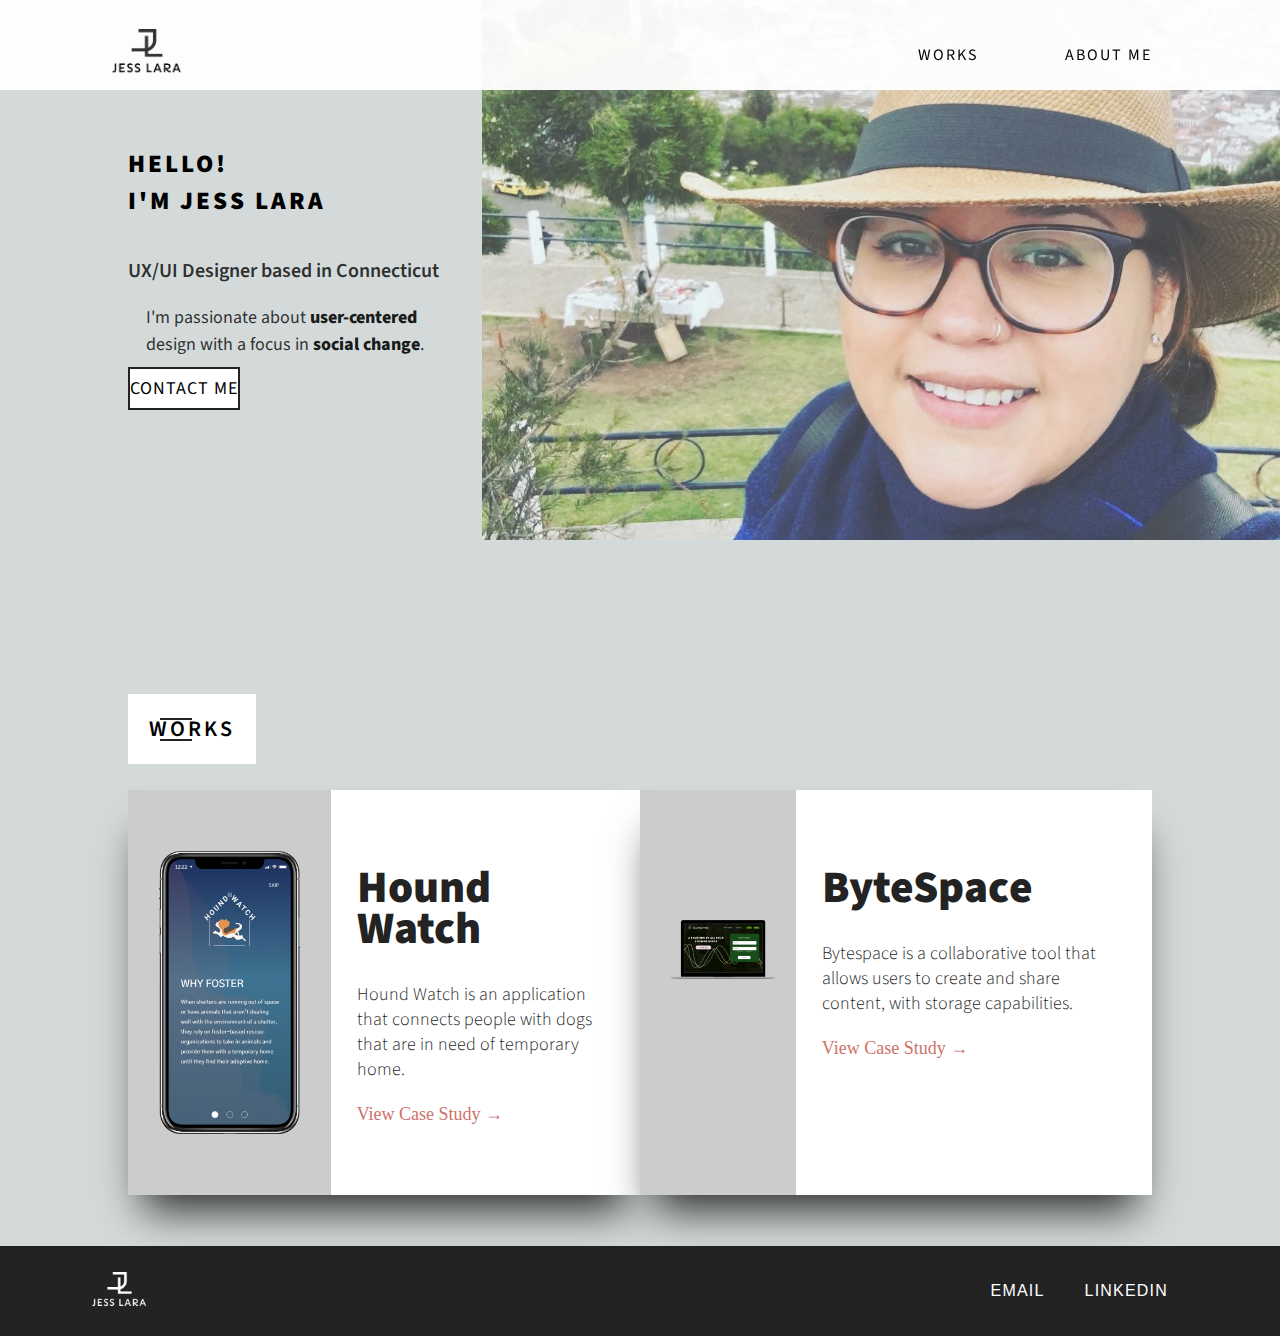
==== index.html @ 3114f928 "updated index page with new hero" ====
<!DOCTYPE html>
<html lang="en">

<head>
  <meta charset="utf-8">
  <meta name="viewport" content="width=device-width, initial-scale=1.0">
  <meta http-equiv="X-UA-Compatible" content="ie-edge">
  <title> Portfolio | Jess Lara</title>
  <link rel="stylesheet" type="text/css" href="css/normalize.css">
  <link rel="stylesheet" type="text/css" href="css/style.css">
  <link href="https://fonts.googleapis.com/css?family=Source+Sans+Pro:300,400,600,700,900&display=swap" rel="stylesheet">
  <link rel="stylesheet" href="https://use.fontawesome.com/releases/v5.8.2/css/all.css" integrity="sha384-oS3vJWv+0UjzBfQzYUhtDYW+Pj2yciDJxpsK1OYPAYjqT085Qq/1cq5FLXAZQ7Ay" crossorigin="anonymous">
  <link href="https://fonts.googleapis.com/css?family=Alex+Brush&display=swap" rel="stylesheet">
  <script src="https://ajax.googleapis.com/ajax/libs/jquery/3.4.1/jquery.min.js"></script>
</head>

<body>
  <div class="container" id="startchangedark">
    <section class="hero">
      <header>
        <nav class="nav navdark">
          <a href="index.html" class="logo" name="Home"><img src="images/LogoDark.png" alt="Jess Lara"></a>
          <input class="menu-btn" type="checkbox" id="menu-btn" />
          <label class="menu-icon" for="menu-btn"><span class="navicon"></span></label>
          <ul class="menu">
            <li><a href="index.html#works">Works</a></li>
            <li><a href="aboutme.html">About Me</a></li>

          </ul>
        </nav>
      </header>
      <!--Hero Text Section---->
        <div class="herocontent" id="startchange">
          <div class="herotext">
            <h1>Hello!<br>
            I'm Jess Lara</h1>
            <h2>UX/UI Designer based in Connecticut</h2>
            <p>I'm passionate about <strong> user-centered</strong> design with a focus in <strong>social change</strong>.</p>
            <a href="mailto:lara.jessenia@gmail.com? Subject=Hello%20Jess" alt="contact me" class="cmbutton">Contact Me</a>
          </div>
          <div class="heroimg">
            <img src="../images/IMG_3473.JPG">
          </div>

        </div>



      <!--
        <h1>Jess Lara</h1>
        <p><strong>UX/UI designer</strong> based in <strong>Connecticut</strong>.</br></br>

          I'm passionate about <strong> user-centered</strong> design with a focus in <strong>social change</strong>.</p>

        <a href="mailto:lara.jessenia@gmail.com? Subject=Hello%20Jess" alt="contact me" class="cmbutton">Contact Me</a>

      </div> -->
    </section>

    <!--Projects / Works Section----->
    <div class="sectionlabel">
      <h1>Works</h1>
    </div>
    <section class="portfolio_works" id="works">
<!---Hound Watch------>
      <div class="card">
        <div class="card__img" id="houndwatch"><a href="houndwatch.html"><img src="HW Welcome Screen.png" alt="Houndwatch project image"></a></div>
        <div class="card__content">
          <h2 class="card__content-header">Hound Watch</h2>
          <p class="card__content-paragraph">Hound Watch is an application that connects people with dogs that are in need of temporary home.</p><a href="houndwatch.html" class="card__content-link">View Case Study  </a>
        </div>
      </div>
<!---ByteSpace------>
    <div class="card">
      <div class="card__img" id="bytespace"><a href="houndwatch.html"><img src="../images/CaseStudy/ByteSpace/ByteSpaceComputer.png" alt="bytespace"></a></div>
      <div class="card__content">
        <h2 class="card__content-header">ByteSpace</h2>
        <p class="card__content-paragraph">Bytespace is a collaborative tool that allows users to create and share content, with storage capabilities.</p><a href="bytespace.html" class="card__content-link">View Case Study  </a>
      </div>
    </div>
    </section>

    <!---Footer Section--------->
    <footer class="fcontainer">
      <div class="footerlogo">
        <a href="index.html">
          <img href="index.html" src="images/LogoLight.png" alt="Jess Lara">
        </a>
      </div>

      <div class="footlist">
        <ul>
          <li><a href="mailto:lara.jessenia@gmail.com? Subject=Hello%20Jess">
              Email</a></li>
          <li><a href="https://www.linkedin.com/in/jessenialara/">Linkedin</a></li>
        </ul>
      </div>

    </footer>
  </div>

  <!---JAVASCRIPT------------------------->
  <script src="app.js"></script>


  <!---GOOGLE ANALYTICS------------------->
  <script async src="https://www.googletagmanager.com/gtag/js?id=UA-140507213-1"></script>
  <script>
    window.dataLayer = window.dataLayer || [];

    function gtag() {
      dataLayer.push(arguments);
    }
    gtag('js', new Date());

    gtag('config', 'UA-140507213-1');
  </script>

</body>

</html>
---- css/style.css ----
* {
  box-sizing: border-box;
  margin: 0;
  padding: 0;
  font-size: 10px;
  list-style: none;
  text-decoration: none;
}

/*---Headings*/
h1 {
  font-family: 'Source Sans Pro', sans-serif;
  color: #000;
  text-transform: uppercase;
  letter-spacing: .3rem;
  font-weight: 700;
}

h2 {
  font-family: 'Source Sans Pro', sans-serif;
  font-weight: 600;
  color: #232323;
}

h3 {
  font-family: 'Source Sans Pro', sans-serif;
  font-weight: 400;
  color: #232323;
}

p {
  font-family: 'Source Sans Pro', sans-serif;
  font-weight: 300;
  color: #232323;
  line-height: 3.5rem;
}

/*----------------Home Page-----------------------*/
.container {
  background-color: #fff;
  overflow: hidden;
  width: 100%;
}

/*_____HERO____*/
.hero {
  height: 60vh;
  overflow: hidden;
  width: 100%;
}

/*_____NAVBAR____*/
/* header */
.nav {
  background-color: transparent;
  position: fixed;
  width: 100%;
  z-index: 3;
}

.navdark {
  background-color: rgba(255, 255, 255, .95);
}

.nav ul {
  margin: 0;
  padding: 0;
  list-style: none;
  overflow: hidden;
}

.nav li a {
  font: 1.4rem 'Source Sans Pro', cursive;
  color: #fff;
  text-transform: uppercase;
  letter-spacing: .2rem;
  font-weight: 400;
  display: block;
  padding: 2rem 5rem;
  text-decoration: none;
  text-align: right;
}

.navdark li a {
  color: #000;
}

.nav .logo {
  display: block;
  float: left;
  padding: 3.5% 8%;
  text-decoration: none;
}

.nav img {
  width: 14vw;
  height: auto;
}

/* menu */
.nav .menu {
  background-color: rgba(112, 112, 112, .9);
  clear: both;
  max-height: 0;
  transition: max-height .2s ease-out;
  z-index: 1;
}

.navdark .menu {
  background-color: rgba(255, 255, 255, .95);
}

/* menu icon */
.nav .menu-icon {
  cursor: pointer;
  display: inline-block;
  float: right;
  padding: 8% 6%;
  position: relative;
  user-select: none;
}

.nav .menu-icon .navicon {
  background: #fff;
  display: block;
  height: .2rem;
  position: relative;
  transition: background .2s ease-out;
  width: 6.5vw;
}

.navdark .menu-icon .navicon {
  background: #000;
}

.nav .menu-icon .navicon:before,
.nav .menu-icon .navicon:after {
  background: #fff;
  content: '';
  display: block;
  height: 100%;
  position: absolute;
  transition: all .2s ease-out;
  width: 100%;
}

.navdark .menu-icon .navicon:before,
.navdark .menu-icon .navicon:after {
  background: #000;
}

.nav .menu-icon .navicon:before {
  top: .5rem;
}

.nav .menu-icon .navicon:after {
  top: -.5rem;
}

/* menu btn */
.nav .menu-btn {
  display: none;
}

.nav .menu-btn:checked~.menu {
  max-height: 24rem;
}

.nav .menu-btn:checked~.menu-icon .navicon {
  background: transparent;
}

.nav .menu-btn:checked~.menu-icon .navicon:before {
  transform: rotate(-45deg);
}

.nav .menu-btn:checked~.menu-icon .navicon:after {
  transform: rotate(45deg);
}

.nav .menu-btn:checked~.menu-icon:not(.steps) .navicon:before,
.nav .menu-btn:checked~.menu-icon:not(.steps) .navicon:after {
  top: 0;
}

/*_HERO TEXT_*/
.herocontent {
  overflow: hidden;
  display: flex;
  flex-direction: row;
  width: 100vw;
  height: 60vh;
  position: relative;
}

.herotext{
  display: block;
  padding: 25% 7%;
}

.herotext h1{
  font-size: 2.5rem;
  line-height: 1.5;
  font-weight: 900;
}

.herotext h2{
  padding-top: 10%;
  font-size: 2rem;
  line-height: 1.5;
  color: rgba(0,0,0,.8);
}

.herotext p{
  padding-top: 10%;
  font-size: 1.8rem;
  line-height: 1.5;
  font-weight: 400;
  padding-bottom: 20%;
  color: rgba(0,0,0,.8);
}

.herotext strong{
  font-size: 1.8rem;
  font-weight: 800;
  color: rgba(0,0,0,.9);
}



.heroimg {
  width: 90%;
}

.heroimg img{
  float: right;
  width: 100%;
  height: 100%;
  object-fit: cover;
  opacity: 0.7;
}



.cmbutton {
  background-color: #fff;
  border: .2rem solid #232323;
  padding: 4.5% 8%;
  color: #fff;
  font: 1.6rem 'Source Sans Pro', sans-serif;
  letter-spacing: .1rem;
  text-decoration: none;
  text-transform: uppercase;
  cursor: pointer;
  margin-top: 2%;
  margin-bottom: 10%;
  width: 70%;
  align-self: center;
  color: #000;
}

.cmbutton:hover {
  background-color: #232323;
  color: #fff;
  border: 2px solid #000;
}



.sectionlabel {
  display: none;
}

.overlay {
  display: none;
}

/*----PROJECTS------*/
.portfolio_works {
   background-color: #D4DAD9;
  display: flex;
  flex-direction: column;
  cursor: pointer;
  justify-content: space-between;
  padding: 5% 5%;
}


.card {
  width: 90vmin;
  height: 55vmin;
  display: flex;
  box-shadow: 0 3rem 4rem -1.5rem rgba(0, 0, 0, 0.7);
  background-color: #fff;
  justify-content: space-between;
  margin-bottom: 5%;
}


.card__img{
  width: 35%;
  height: 100%;
  background-color:rgba(0, 0, 0, .1) ;
}

.card__img img{
  height: 100%;
  width: auto;
  padding: 10%;
}

#bytespace img{
  width: 100%;
  height: auto;
  padding: 60% 10%;
}

.card__content {
  padding: 10% 5%;
  box-sizing: border-box;
  width: 60%;
}

.card__content-header {
  font-weight: 900;
  font-size: 5.4rem;
  font-size: 7vmin;
  text-transform: capitalize;
  letter-spacing: 0.01rem;
  line-height: 0.91;
  margin: 3vmin 0 3.5vmin;
}

.card__content-paragraph {
  font-size: 1.4rem;
  line-height: 1.2;
  font-weight: 300;
  margin-bottom: 2.5vmin;
}

.card__content-link {
  color: #BA3428;
  font-size: 2.5vmin;
  display: block;
  cursor: pointer;
  opacity: 0.7;
  transition: opacity 0.3s ease;
}
.card__content-link:hover {
  opacity: 1;
}
.card__content-link:after {
  content: " →";
}






/*----------FOOTER--------------*/
.fcontainer {
  height: 10vh;
  width: 100%;
  background-color: #232323;
  display: flex;
  flex-direction: row;
  align-items: center;
  justify-content: center;
  justify-content: space-around;
}

.footerlogo {
  float: left;
  padding-right: 20%;
}

.footerlogo img {
  height: 5vh;
}

.footlist {
  float: right;
  right: 0;
}

.footlist ul {
  display: flex;
  flex-direction: row;
  justify-content: space-between;
}

.footlist li {
  padding-left: 1rem;
}

.footlist li a {
  color: #fff;
  font: 1.2rem ' Source Sans Pro', sans-serif;
  letter-spacing: .12rem;
  font-weight: 400;
  text-decoration: none;
  text-transform: uppercase;
}

/*-----------CASE STUDY: ByteSpace-----------------*/
.casestudyhero {
  width: 100vw;
  height: 70vh;
}

.herotextcs {
  max-height: 80%;
  display: flex;
  flex-direction: column;
  flex-wrap: nowrap;
  align-content: center;
  justify-content: center;
  text-align: center;
}

.herotextcs article h1 {
  padding-top: 35%;
  font: 6.5rem 'Lobster', cursive;
  text-transform: none;
  color: #00765A;
}

.herotextcs p {
  padding: 3.5rem 2rem;
  font: 1.6rem/1.9 'Source Sans Pro', sans-serif;
  font-weight: 400;
}

.bytespacecompimg {
  padding-bottom: 5rem;
}

.bytespacecompimg img {
  height: auto;
  max-width: 65%;
}

.csbutton {
  background-color: #fff;
  border: .2rem solid #fff;
  padding: 1rem 2rem;
  color: #fff;
  font: 1.2rem 'Source Sans Pro', sans-serif;
  letter-spacing: .1rem;
  text-decoration: none;
  text-transform: uppercase;
  cursor: pointer;
  border: .15rem solid #000;
  color: #000;
}

.csbutton:hover {
  background-color: #000;
  color: #fff;
}

/*_______ROLE____*/
.role-description {
  background-color: #f2f2f2;
  padding: 2rem 3rem;
  margin-bottom: 5%;
}

.role-description h2 {
  font: 1.6rem 'Source Sans Pro', sans-serif;
  font-weight: 600;
  padding-bottom: 1rem;
  text-transform: uppercase;
}

.role-description p {
  font: 1.4rem "Source Sans Pro", sans-serif;
  font-weight: 400;
  letter-spacing: .1rem;
  padding-bottom: 2.5rem;
}

.year p {
  padding-bottom: 0;
}

/*-------Sections------*/
.problem-solution, .research, .branding, .conclusion {
  position: relative;
}

.researchdata {
  position: relative;
  padding-left: 3rem;
  padding-right: 3rem;
  background-color: #F5F5F5;
}

.surveydata {
  height: 100%;
  padding: 1rem 0;
}

.surveydata tr {
  padding: .5rem;
  width: 50%;
}

.surveydata>table td:first-child {
  color: #00765A;
  font-size: 2rem;
  font-weight: 500;
}

td {
  text-emphasis: left;
  padding: 1rem;
  font: 1.4rem 'Source Sans Pro', sans-serif;
}

.chart {
  display: flex;
  flex-direction: column;
  width: 100%;
  align-items: center;
  justify-content: center;
}

.chart h1 {
  margin-top: 2%;
  padding-top: 5rem;
  align-self: center;
  text-align: center;
  width: 100%;
  color: #000;
  padding-bottom: 1rem;
  font: 1.4rem 'Source Sans Pro', sans-serif;
  text-transform: uppercase;
  font-weight: 500;
}

canvas {
  margin-top: 1rem;
  margin-bottom: 4rem;
}

.mainsection {
  padding-top: 3%;
}

.mainsection p {
  padding: 2rem 3rem;
}

.projectsectionlabel {
  background-color: #bbb;
  padding: 6% 5%;
  height: 5%;
  width: 45%;
  margin-top: 4%;
  position: relative;
}

.projectsectionlabel h2 {
  width: 100%;
  vertical-align: middle;
  color: #232323;
  font: 2rem 'Source Sans Pro', sans-serif;
  text-transform: uppercase;
  text-align: center;
  text-align: left;
}

.projectsectionlabel::after {
  content: '';
  position: absolute;
  top: 8%;
  bottom: 8%;
  left: 10%;
  right: 20%;
  width: 30%;
  border-bottom: 2px #232323 solid;
  border-top: 2px #232323 solid;
  padding: 0;
  margin: 5% 0;
}

.mainsection p {
  font: 1.4rem/1.8 'Source Sans Pro', sans-serif;
  font-weight: 400;
  padding-top: 2.5rem;
}

.mainsection h2 {
  font: 1.5rem 'Source Sans Pro', sans-serif;
  letter-spacing: .1rem;
  font-weight: 600;
  text-transform: uppercase;
}

.subsectionlabel {
  background-color: #464646;
  padding: 4% 3%;
  width: 37%;
}

.subsectionlabel h2 {
  text-align: left;
  color: #fff;
  font: 1.4rem 'Source Sans Pro', sans-serif;
  font-weight: 400;
}

.subsectionlabel:after {
  border-bottom: 1px #fff solid;
  border-top: 1px #fff solid;
  left: 8%;
}

/*swot analysis*/
.swottable {
  height: 52rem;
  background-color: #F5F5F5;
}

.swottable h2 {
  padding: 3rem;
  width: 40%;
  font: 2.2rem "Source Sans Pro", sans-serif;
  line-height: 1.5;
  color: #000;
}

.swottable table {
  padding-left: 3rem;
  align-self: center;
  width: 97%;
  font: .5rem "Source Sans Pro", sans-serif;
  font-weight: 400;
  color: #000;
  text-align: center;
}

.swottable table td:first-child,
.swottable table tr:first-child td {
  font: 1.1rem "Source Sans Pro", sans-serif;
  color: #000;
  font-size: 1.2rem;
  font-weight: 600;
  text-align: center;
}

.swottable table td:first-child {
  text-align: right;
}

/*Personas*/
.personas {
  background-color: #BFBFBF;
  border-radius: 3%;
  margin-top: 5%;
  margin-left: 5%;
  margin-right: 5%;
}

.userdetail {
  align-items: center;
  justify-content: center;
  align-content: center;
  align-self: center;
  width: 100%;
  height: 100%;
  left: 50%;
}

.userinfo {
  align-items: center;
  font-family: "Source Sans Pro", sans serif;
}

.user1, .user2 {
  padding: 5% 5%;
  display: flex;
  flex-direction: column;
}

.userimg {
  padding-bottom: 3%;
  left: 50%;
  transform: translate(32.5%);
}

.userimg img {
  height: 15vh;
}

.userinfo {
  text-align: center;
  margin-bottom: 5%;
}

.userinfo h2 {
  color: #FFF;
  text-transform: none;
  font: 2rem "Source Sans Pro", sans-serif;
  font-weight: 800;
  padding-bottom: .5rem;
}

.userinfo h3 {
  font: 1.6rem "Source Sans Pro", sans-serif;
  line-height: 2rem;
  color: #fbfbfb;
}

.userinfo strong {
  font-weight: 600;
  font-size: 1.6rem;
}

.userbio {
  display: flex;
  flex-direction: column;
  width: 100%;
  padding: 5% 2%;
}

.bio {
  background-color: rgba(255,255,255,.95);
  border-radius: 5%;
}

.bio h3,
.usergoals h3 {
  font: 1.5rem "Source Sans Pro", sans serif;
  font-weight: 800;
  text-transform: uppercase;
  padding-top: 1.5rem;
  padding-left: 3rem;
}

.bio p {
  font: 1.4rem "Source Sans Pro", sans serif;
  font-weight: 400;
  line-height: 1.5;
  padding-top: 1.2rem;
}

.usergoals {
  margin-top: 2rem;
  height: 50%;
  background-color: rgba(255,255,255,.95);
  border-radius: 5%;
  line-height: 3rem;
}

.usergoals li {
  list-style-type: circle;
  font: 1.4rem "Source Sans Pro", sans serif;
  padding-left: .5rem;
  line-height: 2rem;
}

.usergoals ul {
  padding: 2rem 4rem 2rem 4rem;
}

/*user stories*/
.us_link a {
  color: #E59848;
  font-size: inherit;
  text-decoration: none;
}

.us_link a:hover,
.us_link a:visited, {
  color: #00688B;
  font-size: inherit;
}

.us_link a:hover {
  color: #00688B;
  font-size: inherit;
}

/*userflows*/
.userflows img {
  width: 100vw;
  height: auto;
}

/*sketches*/
.bytespacesketches img {
  width: 100vw;
  height: auto;
}

.lowfid_img img {
  width: 100vw;
  height: auto;
}

.highfid_img img {
  width: 100vw;
  height: auto;
}

.iterations_img img {
  width: 100vw;
  height: auto;
}


.typefaceimg img {
  width: 80vw;
  height: auto;
  margin: 10%;
}

/*.colors*/
.color-list {
  padding: 5% 10%;
  display: flex;
  flex-direction: row;
  flex-wrap: wrap;
  width: 100%;
  height: 100%;
  overflow: hidden;
}

.color {
  flex: 0%;
  /*flex-grow | flex-shrink | flex-basis*/
  background-color: #424242;
  padding: 1em;
  color: white;
}

.color:hover {
  flex-basis: 40%;
}

.color:hover .details {
  opacity: 1;
}

.name {
  font: 1.4rem "Source Sans Pro", cursive;
}

.details {
  padding: 0;
  list-style: none;
  opacity: 0;
  transition: opacity 500ms ease-in-out;
}

.details li {
  line-height: 2em;
  font: 1.4rem "Source Sans Pro", cursive;
}

#hippiegreen {
  background-color: #488B49;
}

#corduroy {
  background-color: #6E7271;
}

#norway {
  background-color: #ABC4A1;
}

#twilight {
  background-color: #E7D6DA;
}

#mercury {
  background-color: #E2E2E2;
}

/*------*/

.conclusion {
  height: 100%;
}

.conclusion .content{
  margin-bottom: 25%;
}

.conclusion .content{
  margin-bottom: 25%;
}

.bytespacecontainer .conclusion .content{
  margin-bottom: 3%;
}



.conclusion .content p {
  background-color: #F5F5F5;

}

.conclusion h2 {
  color: #232323;
}

.conclusion p {
  line-height: 2.4rem;
}

/*---------Case Study - Hound Watch---------*/
.herotexthoundwatch{
  max-height: 80%;
  display: flex;
  flex-direction: column;
  flex-wrap: nowrap;
  align-content: center;
  justify-content: center;
  text-align: center;
  padding-top: 35%;
}

.herotexthoundwatch  h1 {
  font-size: 3.5rem;
}

.houndwatchimg{
  padding: 15% 0 5% 0;
  margin: 0 auto;
}

.houndwatchimg img{
  width: 80vw;
  height: auto;
}

/*-SWOT Analysis-*/

  .swotanalysis strong {
  font: 1.4rem 'Source Sans Pro', sans-serif;
  font-weight: 900;
}

/*-Personas-*/


/*-User Stories-*/

.userstories p{
  padding-bottom: 0;
}

.storieslist{
  padding: 0;
  display: flex;
  flex-direction: column;
  margin: 0;
  font: 1.4rem 'Source Sans Pro', sans-serif;
}

.storieslist strong{
  font: 1.4rem 'Source Sans Pro', sans-serif;
  font-weight: 900;
}

/*-User Flows-*/

.userflows{
  padding: 0 5%;
  margin: 0 auto;
}

.userflowlist{
  padding: 0 8%;
}
.userflowlist li{
  font: 1.4rem 'Source Sans Pro', sans-serif;
  font-weight: 600;
  padding: 1%;
}

/*-Wireframes-*/

.houndwatchsketches img,
.lowfid_img img,
.highfid_img img,
.iterations_img img{
  width: 95vw;
  padding: 5% 5% 0 10%;
}

/*-Typeface-*/

.fonts{
  padding: 4% 8%;
  background-color: #f2f2f2;
}

.hierarchy{
  padding: 4% 8%;
  background-color: #f2f2f2;
}

.fonts h3,
.hierarchy h3,
.color-list h2{
  font-size: 1.4rem;
  font-weight: 400;
  padding-top: 1%;
  text-transform: uppercase;
  color: #000;
}

.fontwrap{
  display: flex;
  flex-direction: row;
  flex-wrap: wrap;
  align-content: flex-end;
}

#gothic{
  font-family: "Gothic A1", helvetica, sans-serif;
  padding: 7% 5%;
  font-size: 2rem;
  color: #000;
  font-weight: 800;
}

#libre{
  font-family: "Libre-Franklin", helvetica, sans-serif;
  padding: 7% 5%;
  font-size: 2rem;
  color: #000;
  font-weight: 800;
}

/*----Hierarchy---*/
.hierarchy table{
  margin-top: 5%;
  margin-left: 0;
  padding: 0;
  width: 100%;
}

#title1{
  font: 3rem "Gothic A1", sans-serif;
  font-weight: 800;
  color: #000;
}

#title2{
  font: 2.8rem "Gothic A1", sans-serif;
  font-weight: 600;
  color: #000;
}

#title3{
  font: 2.4rem "Gothic A1", sans-serif;
  font-weight: 500;
  color: #000;
}

#subheading{
  font: 2rem "Gothic A1", sans-serif;
  font-weight: 400;
  color: #000;
}

#body{
  font: 1.6rem "Gothic A1", sans-serif;
  font-weight: 300;
  color: #000;
}

.hierarchy table td:nth-child(2){
  font-size: 1rem ;
  color: #5C5C5C;
}

/*---COLORS*/

.hwcolors h3{
  font-size: 1.4rem;
  font-weight: 500;
  padding-top: 1%;
  text-transform: uppercase;
  color: #000;
  padding: 10% 0 2% 10%;
}
/*primary colors*/
#cello{
  background-color: #1D2F5D;
}

 #cello h2,
 #wedgewood h2 {
  color: #fff;
}

#wedgewood{
  background-color: #407493;
}

#ecruwhite{
  background-color: #F9F6F0;
}

#ecruwhite ul{
  color: #232323;
}

/*secondary colors*/

#porsche{
  background-color: #E8B669;
}
#roman{
  background-color: #DC5E54;
}
#jacksonspurple{
  background-color: #1B2C88;
}
#jacksonspurple ul,
#jacksonspurple h2{
  color: #fff;
}


/*gray palette*/
#schooner{
  background-color: #85817D;
}
#nobel{
  background-color: #B6B6B6;
}
#swisscoffee{
  background-color: #E1DAD6;
}
#quillgray{
  background-color: #E6E6E4;
}

#swisscoffee ul,
#quillgray ul{
  color: #232323;
}























/*****************About Me*************/
.am_containeer p {
  font: 1.4rem "Source Sans Pro", sans-serif;
  font-weight: 300;
}

.herotext_am {
  position: relative;
  display: flex;
  flex-direction: column;
  justify-content: center;
}

.headerimg {
  background: url("../images/Jess.png") right no-repeat;
  background-size: contain;
  height: 45vh;
}

.title h1 {
  font: 3rem "Source Sans Pro", sans-serif;
  text-transform: uppercase;
  letter-spacing: .2rem;
  padding-left: 10%;
  font-weight: 900;
  border-bottom: 1px solid #000;
  position: absolute;
  top: 40%;
}

.title h1 span {
  color: #fff;
}

.amintro p {
  font: 1.4rem "Source Sans Pro", sans-serif;
  font-weight: 400;
  padding: 10% 6%;
  background-color: #f2f2f2;
  line-height: 2.5rem;
}

 .amintro p strong {
  font: 1.4rem "Source Sans Pro", sans-serif;
   font-weight: 700;
}

.biography p {
  padding: 0 10%;
  font: 1.4rem "Source Sans Pro", sans-serif;
  font-weight: 300;
  line-height: 2.5rem;
}

.biotext {
  padding: 10% 0%;
}

.biotext p strong{
  font: 1.4rem "Source Sans Pro", sans-serif;
  font-weight: 600;
}

.label {
  width: 100%;
  vertical-align: middle;
  font-weight: 400;
  text-transform: uppercase;
  text-align: center;
  background-color: #232323;
  padding: 4%;
  width: 45%;
}

.label h2 {
  color: #fff;
  font: 1.5rem 'Source Sans Pro', sans-serif;
  text-align: left;
  padding: 0 5%;
  line-height: 2rem;
}

.questions p {
  padding: 8% 10%;
}










/*---------------------------------
|                                  |
|         MEDIA QUERIES            |
|                                  |
|__________________________________|*/

@media (min-width: 640px) {
  .hero {
    background-position: 40% 0%;
  }

  .nav .logo {
    padding: 1% 5%;
  }

  .nav .menu-icon{
    padding: 5%
  }


  .nav .menu-icon .navicon {
    width: 4vw;
  }

  .logo img {
    padding: 1rem;
    height: auto;
    width: 9rem;
  }

  .cmbutton {
    padding: 3% 0;
    font-size: 1.8rem;
    margin-top: 2%;
  }

  .herotext {
    width: 50%;
    margin: 30% 0 25% 25%;
  }

  .herotext h1 {
    width: 115%;
  }

  .mobilebutton {
    width: 35%;
  }

  .text {
    padding-bottom: 0;
  }

  .text h2 {
    padding-bottom: 3%;
  }

  .text p {
    padding-bottom: 4%;
  }

  /*-----Bytespace-----*/

  .herotextcs article h1 {
    padding-top: 25%;
    font-size: 7.5rem;
  }

  .herotextcs p {
    font-size: 2.2rem;
    font-weight: 400;
    padding: 2.5%;
  }

  .bytespacecompimg img {
    height: auto;
    max-width: 45%;
  }

  .userdetail {
    align-content: center;
    align-self: center;
    justify-content: center;
  }

  .userimg {
    width: 100%;
    padding: 0;
    margin: 0 auto;
  }

  .userimg img {
    margin: 0 auto;
  }

  .userinfo {
    margin: 0 auto;
    padding: 1% 0;
  }

  .userbio {
    padding: 0;
  }

  .role-description {
    padding: 5% 8%;
  }

  .role-description h2 {
    font-size: 2.2rem;
    padding-bottom: 2rem;
  }

  .role-description p {
    font-size: 2rem;
  }

  .projectsectionlabel {
    width: 35%;
    padding: 3% 3%;
  }

  .projectsectionlabel h2 {
    font-size: 1.8rem;
  }

  .projectsectionlabel::after {
    left: 8%;
    margin: 3% 0;
  }

  .mainsection p {
    padding: 2% 8%;
    padding-top: 5%;
    font-size: 1.6rem;
  }

  .subsectionlabel {
    width: 23%;
  }

  .surveydata table {
    width: 80%;
    margin: 0 auto;
    padding-top: 5%;
  }

  .swottable table {
    font-size: 1.4rem;
    width: 95%;
    padding-left: 25%;
  }

  .swottable table td:first-child, .swottable table tr:first-child td {
    font-size: 1.4rem;
    width: 30%;
  }

  .userimg {
    width: 30%;
  }

  .userinfo {
    padding: 5% 0%;
  }

  .userinfo h2 {
    font-size: 2.5rem;
  }

  .userinfo h3,
  .userinfo strong {
    font-size: 1.8rem;
    line-height: 3rem;
  }

  .bio h3,
  .usergoals h3 {
    font-size: 1.9rem;
  }

  .bio p,
  .usergoals li {
    font-size: 1.6rem;
  }

  .bio p {
    padding: 5% 5%;
  }

  .iterations_img img {
    padding-top: 5%;
  }


/*-----HoundWatch-----*/

.herotexthoundwatch{
  padding-top: 25%;
}
.houndwatchimg{
  padding: 5% 0 5% 0;
}
.houndwatchimg img{
  width: 60vw;
}

.storieslist ul{
  padding: 0 15% 0 8%;
}
.storieslist strong,
.storieslist li{
  font-size: 1.6rem;
  line-height: 3rem;
}

.userstories a{
  color: #FE6B00;
  text-decoration: none;
  font: 1.6rem "Source Sans Pro", sans-serif;
}


/*-----About Me-----*/
  .headerimg{
    height: 55vh;
  }

  .title h1{
    font-size: 3.5rem;
  }

  .amintro p{
    font-size: 1.6rem;
  }

  .amintro p strong{
    font-size: 1.6rem;
  }

  .biography p{
    font-size: 1.6rem;
  }

  .label h2{
    font-size: 1.8rem;
  }









}












@media (min-width: 768px) {
  .hero {
    height: 80vh;
  }

  .herotext {
    width: 45%;
    margin: 15% 0 0% 5%;
    padding: 0;
  }

  .herotext p {
    padding: 7% 5% 10%;
  }

  .herotext h1 {
    width: 65%;
    padding: 10% 0 2%;
  }

  .nav .logo {
    padding: 1% 5%;
  }

  .nav .menu-icon{
    padding: 5%
  }

  .nav .menu-icon .navicon {
    width: 4vw;
  }

  .logo img {
    padding: 1rem;
    height: auto;
    width: 9rem;
  }

  .cmbutton {
    padding: 3% 0;
    font-size: 1.8rem;
  }

  .portfolio_works {
  flex-direction: column;
  }



  /*--------BYTESPACE-------*/
  .herotextcs article h1 {
    padding-top: 20%;
  }

  .herotextcs p {
    padding: 3% 5%;
  }

  .bytespacecompimg{
    padding-bottom: 2%;
  }

  .bytespacecompimg img {
    height: auto;
    max-width: 35%;
  }

  .subsectionlabel {
    width: 25%;
  }

  .subsectionlabel::after {
    width: 25%;
    left: 11%;
  }

  .researchdata {
    display: flex;
    flex-direction: row;
    justify-content: center;
    align-content: center;
    margin: 0;
  }

  .surveydata {
    align-self: center;
    padding-left: 5%;
  }

  .surveydata table {
    width: 100%;
  }

  .chart {
    width: 55%;
    padding: 0%;
  }

  #personas {
    display: flex;
  }

  .personas {
    margin: 1%;
    width: 50%;
  }

  .userdetail {
    margin: 0 auto;
  }

  .userimg {
    width: 40%;
    margin: 0 auto;
  }

  .userflows {
    padding: 0% 5%;
  }

  .userflows img {
    width: 90vw;
    margin: 0 auto;
  }

  .bytespacesketches {
    padding: 5% 8%;
  }

  .bytespacesketches img {
    width: 85vw;
  }

  .lowfid_img {
    padding: 5% 8%;
  }

  .lowfid_img img {
    width: 80vw;
  }

  .highfid_img {
    padding: 5% 8%;
  }

  .highfid_img img {
    width: 80vw;
  }

  .iterations_img {
    padding: 0% 8%;
  }

  .iterations_img img {
    width: 80vh;
  }

  .typefaceimg {
    padding: 0% 15%;
  }

  .typefaceimg img {
    width: 60vh;
  }
/*Houndwatch*/
.herotexthoundwatch{
  padding-top: 20%;
}
.houndwatchimg{
  padding: 5% 0 2% 0;
}

.houndwatchimg img{
  width: 50vw;
}

  /*-------ABOUT ME------*/

  .headerimg{
    height: 65vh;
  }

  .title h1{
    font-size: 4rem;
  }

}







@media (min-width: 1024px) {
  .container {
    background-color: #D4DAD9;
  }

  .hero {
    height: 70vh;
    background-size: cover;
    background-position: 10% 0%;
  }

  .herotext {
    width: 40%;
    margin: 15% 0 10% 10%;
  }

  .herotext p {
    padding: 5% 5% 5%;
  }

  .herotext h1 {
    padding: 5% 0 0%;
  }

  .cmbutton {
    padding: 2% 0;
  }

  .nav {
    display: flex;
    flex-direction: row;
    justify-content: center space-between;
    align-content: center;
    justify-content: center;
    height: 10%;
    width: 100vw;
    padding-top: 1.5%;
  }

  .nav li {
    width: 35%;
    justify-self: center;
    align-self: center;
    padding: .2rem;
    text-align: left;
  }

  .nav li a {
    font-size: 1.6rem;
    padding: 0;
    width: 100%;
    text-align: center;
  }

  .nav li {
    justify-content: space-between;
    margin-left: 7%;
  }

  .nav .menu {
    width: 30%;
    clear: none;
    max-height: none;
    display: flex;
    align-content: center;
    background-color: transparent;
    align-items: flex-end;
    margin-left: 45%;
  }

  .nav .menu-icon {
    display: none;
  }

  .logo img {
    height: auto;
    width: 9rem;
  }

  .nav .logo {
    padding: 0;
    align-self: flex-start;

  }


  .cmbutton {
    width: 40%;
  }

  .sectionlabel {
    display: block;
    background-color: #fff;
    margin-left: 5%;
    width: 15%;
    padding: 2.5% 0%;
    margin-top: 5%;
    position: relative;
  }

  .sectionlabel h1 {
    vertical-align: middle;
    color: #000;
    font: 2.2rem 'Source Sans Pro', sans-serif;
    font-weight: 600;
    text-transform: uppercase;
    text-align: center;
    padding: 0;
  }

  .sectionlabel::after {
    content: '';
    position: absolute;
    top: 8%;
    bottom: 8%;
    left: 22%;
    right: 30%;
    width: 25%;
    border-bottom: 2px #232323 solid;
    border-top: 2px #232323 solid;
    padding: 0;
    margin: 10% 0;
  }

  .portfolio_works {
    display: flex;
    flex-direction: row;
    justify-content: space-between;
      padding: 2% 10% 0 10%;
    margin: 0;
  }

  .card{
    width: 50vmin;
    height: 35vmin;
    box-shadow: 0 3rem 4rem -1.5rem rgba(0, 0, 0, 0.8);
  }

  .card__img{
    width: 45%;
    height: 100%;
    background-color:rgba(0, 0, 0, 0.2) ;
  }

  .card__img{
    padding: 5% 6%;
  }

  #bytespace img{
    padding: 55% 0%;
  }

  .card__content {
    width: 65%;
  }

  .card__content-header {
    font-size: 4.5vmin;
  }

  .card__content-paragraph {
    font-size: 1.6rem;
  }

  .card__content-link {
    font-size: 1.5vmin;
  }



  .footerlogo {
    padding-right: 50%;
  }

  .footerlogo img {
    height: 4vh;
  }

  .footlist li {
    padding: 2rem;
  }

  .footlist li a {
    font-size: 1.6rem;
  }

  /*-----------BYTESPACE*/
  .casestudyhero {
    height: 85vh;
  }

  .herotextcs {
    margin: 0;
  }

  .herotextcs article h1 {
    padding-top: 15%;
  }

  .herotextcs p {
    padding: 2% 0 2% 0;
  }

  .bytespacecompimg {
    padding-bottom: 3%;
  }

  .bytespacecompimg img {
    height: auto;
    max-width: 30%;
  }

  .problem-solution, .research, .branding  {
    position: inherit;
  }

  .role-description {
    width: 100%;
    display: flex;
    flex-direction: row;
    padding: 5% 10%;
    justify-content: center;
    justify-content: space-between;
    align-content: center;
  }

  .role-description div {
    align-items: center;
  }

  .role-description h2 {
    font-size: 1.8rem;
  }

  .role-description p {
    width: 85%;
    font-size: 1.6rem;
  }

  .main {
    padding: 5% 15%;
  }

  .content {
    width: 100%;
    display: flex;
    flex-direction: row;
    padding-bottom: 10%;
    position: relative;
    top: 0
  }

  .content p {
    padding: 0;
    padding-left: 30%;
    position: relative;
  }

  .mainsection {
    padding-top: 0;
  }

  .projectsectionlabel {
    width: 20%;
    height: 0rem;
    position: absolute;
    justify-content: center;
    align-self: center;
    padding: 5% 3%;
    margin: 0;
    top: 0;
  }

  .projectsectionlabel h2 {
    font-size: 1.6rem;
    padding: 0;
    margin: 0;
    top: 50%;
    transform: translate(-3%, -50%);
  }

  .projectsectionlabel::after {
    left: 10%;
    top: 8%;
    bottom: 8%;
  }

  .subsectionlabel {
    width: 13%;
    margin-top: 0%;
    background-color: #fff;
    padding: 0 3.5%;
    padding-bottom: 4%;
    top: 0%;
    transform: none;
    margin-left: 8%;
    margin-top: 2%;
  }

  .subsectionlabel h2 {
    color: #232323;
    text-align: left;
    padding: 0;
    margin: 0;
    font-weight: 600;
  }

  .subsectionlabel::after {
    display: none;
  }

  .sketches {
    margin-top: 15%;
  }

  .researchcontent {
    padding-bottom: 5%;
    position: relative;
  }

  .researchdata {
    margin: 0 -21.3%;
    padding: 0 height: 45%;
    margin-bottom: 5%;
  }

  .surveydata {
    justify-content: center;
    padding-top: 0;
  }

  .surveydata table {
    width: 100%;
  }

  .surveydata table tr {
    height: 8rem;
  }

  .surveydata table td {
    font-size: 1.6rem;
  }

  .surveydata>table td:first-child {
    font-size: 3rem;
  }

  .chart {
    padding-top: 5%;
  }

  .chart h1 {
    font-size: 2rem;
    padding: 0;
    padding-bottom: 2%;
    margin: 0;
  }

  .swottable {
    margin: 0 -21.3%;
    margin-bottom: 10%;
  }

  .swottable h2 {
    font-weight: 700;
  }

  .swottable table {
    padding-left: 30%;
    padding-top: 2%;
    font-size: 5rem;
    width: 95%;
  }

  .swottable table td {
    font-size: 1.8rem;
    padding: 1%;
    font-weight: 400;
  }

  .swottable table td:first-child,
  .swottable table tr:first-child td {
    font-size: 2rem;
  }

  #personas {
    display: flex;
    flex-direction: row;
    margin-top: 15%;
    justify-content: space-between;
    margin-bottom: 10%;
  }

  .pesonas {
    margin: 1%;
  }

  .bio p {
    padding: 5% 4%;
    margin: 0
  }

  .userimg {
    width: 15%;
    padding: 0;
    margin:0 auto;
  }


  .userinfo {
    padding-top: 5%;
    margin: 0;
  }

  .userinfo h2 {
    font-size: 2rem;
  }

  .userflows{
    padding: 0;
    margin-top: -6%;
  }

  .userflows img {
    width: 70vw;
  }

  .sketches{
    margin-top: 5%;
  }

  .bytespacesketches{
    padding: 0;
    padding-bottom: 10%;
  }

  .bytespacesketches img {
    width: 70vw;
  }

  .lowfid_img{
    padding: 0 8%;
    padding-bottom: 10%;
  }

  .lowfid_img img {
    width: 65vw;
  }

  .highfid_img {
    padding-top: 0%;
  }

  .highfid_img img {
    width: 65vw;
  }

  .iterations_img {
    padding-bottom: 5%;
  }

  .iterations_img img {
    width: 65vw;
  }

  .typeface {
    display: flex;
    flex-direction: row;
  }

  .typefaceimg {
    margin: 0;
    padding: 0;
  }

  .typefaceimg img{
    width: 25vw;
    top: 0;
    left: -25;
    transform: translate(-80%);
  }

  .conclusion .content {
    display: flex;
    flex-direction: column;
    height: 35rem;
    padding-top: 5%;
    flex-overflow: none;
  }

  .conclusion p {
    margin: 0 -21.3%;
    margin-top: 12%;
    line-height: 3rem;
    padding: 5% 15% 5% 15%;
  }

  .colors .content{
    display: flex;
    flex-direction: row;
    width: 50vw;
  }

  .color {
    flex: 0%;
    box-shadow: 0 0 10px #424242;
    color: white;
    transition: flex-basis 0.5s ease-in-out;
    font-size: 1.6rem;
    margin-top: 10%;
  }

    .color-list {
      flex-wrap: nowrap;
      overflow: visible;
      padding: 0;
      height: 30vh;
    }

  .color:hover {
    flex-basis: 40%;
  }

  .color:hover .details {
    opacity: 1;
  }

  .name {
    font-size: 1.4em;
    font: 1.5rem "Libre-Franklin", sans-serif;
  }

  .name {
    font-size: 1.5rem;
    color: #000;
  }

  #twilight,
  #mercury {
    color: #232323;
  }

  .details {
    padding: 0;
    list-style: none;
    opacity: 0;
    transition: opacity 500ms ease-in-out;
  }

  .details li {
    line-height: 5rem;
    font: 1.5rem "Source Sans Pro", sans-serif;
  }

  .subsectionlabel {
    height: 0;
  }

  .userimg {
    width: 40%;
    margin: 0 auto;
  }

  .conclusion

  .conclusion p{
    padding-bottom: 8%;
  }

  #currentpage{
    width: 105%;
    font-weight: 800;
  }

  /*-----HoundWatch-----*/
  .hwcontainer{
    background-color: #fff;
  }

  .herotexthoundwatch{
    padding-top: 25%;
  }

  .houndwatchimg img{
    width: 45vw;
  }

  .houndwatchsketches img,
  .lowfid_img img,
  .highfid_img img
  {
    width: 70vw;
    padding: 0 0 10% 20%;
  }

  .userstories .content{
    display: block;
  }

  .storieslist{
    padding: 3% 0 3% 24%;
    display: block;
  }

  .userflows{
    padding-bottom: 10%;
  }

  .typeface{
    display: block;
    width: 100%;
    margin-bottom: 5%;
  }


 .hwcolors .content{
  display: flex;
  flex-direction: column;
  margin: 0 10%;
}

.hwcolors .content h3{
padding-bottom: 1%;
}

.hwcolors .subsectionlabel{
  margin: 0;
  padding: 0;
  margin-bottom: 5%;
  display: block;
  margin-left: -50%;
}

.conclusion .content{
  display: block;
}




/*------ABOUT ME-------*/

.headerimg{
  height: 70vh;
}

.title h1{
  top: 30%;
  font-size: 8rem;
}

.biography{
  padding: 0% 15%;
}

.questions{
  display: flex;
  flex-direction: row;
  position: relative;
  padding-bottom: 10%;
}

.biotext{
  padding: 5% -10%;
}

.biotext p{
  font-size: 2rem;
  line-height: 3.5rem;
  font-weight: 400;
  padding: 0;
}

.amintro p{
  font-size: 2rem;
  padding: 5% 15%;
  line-height: 3rem;
}

.aboutmelabel{
  width: 20%;
  padding: 7% 3%;
  position: absolute;
}

.aboutmelabel h2{
  font-size: 2rem;
  line-height: 2.5rem;
  width: 10rem;
}

.questions p{
  font-size: 2rem;
  line-height: 3.5rem;
  font-weight: 400;
  padding: 0 0 0 25%;
}



}







@media (min-width: 1200px) {


  .hero {
    height: 70vh;
    background-position: -40% 70%;
  }


  .nav .logo{
    padding-left: 0%;
  }

  .nav .menu{
    width: 25%;
    margin-left: 52%;
  }

  .nav li{
    width: 65%;
  }

  #currentpage{
    font-weight: 800;
    width: 85%;
  }

  .herotext {
    padding: 0;
    margin: 10% 0 10% 10%;
  }

  .sectionlabel {
    width: 10%;
    padding: 1.5% 0;
    margin-left: 10%;
  }

  .sectionlabel::after {
    margin: 2rem 0;
    top: 5%;
    bottom: 5%;
    left: 25%;
  }

  .portfolio_works {
    padding: 2% 10% 0 10%;
    margin: 0;
  }

  .card{
    width: 65vmin;
    height: 45vmin;
    box-shadow: 0 3rem 4rem -1.5rem rgba(0, 0, 0, 0.8);
  }

  .card__img{
    width: 40%;
  }

  .card__img img{
    height: 80%;
    padding: 0;
    margin-top: 25%;
  }

  #bytespace img{
    width: 110%;
    padding: 0;
    margin-top: 110%;
  }

  .card__content-header {
    font-size: 5vmin;
  }

  .card__content {
    width: 100%;
  }

  .card__content-paragraph {
    font-size: 1.8rem;
    line-height: 2.5rem;
  }

  .card__content-link {
    font-size: 2vmin;
  }



  /*-------BYTESPACE------*/
  .casestudyhero{
    height: 60vh;
  }
  .herotextcs{
    display: flex;
    flex-direction: row;
    height: 30vh;
  }

  .herotextcs article h1{
    padding-top: 13vh;
  }

  .herotextcs p{
    padding: 2% 0 2% 0;
  }

  .bytespacecompimg img{
    width: 55vw;
  }

  .bytespacecompimg{
    padding-bottom: 2%;
  }

  .role-description{
    width: 70%;
    padding: 5% 10%;
    margin: 0 15%;
  }

  .role-description div{
    padding: 0;
  }
  .researchdata{
    justify-content: space-between;
    height: 45vh;
  }

  .surveydata{
    width: 45%;
    padding-left: 20%;
    padding-top: 4%;
  }

  .chart{
    width: 35%;
    left: 0;
  }

  .swottable{
    height: 58vh;
    margin-bottom: 5%;
  }

  .swottable h2{
    padding-left: 15%
  }

  .swottable table{
    padding-top: 0;
    padding-left: 25%;
    width: 80%;
  }

  #personas{
    margin-bottom: 0%;
  }

  .bytespacesketches{
    padding: 0 30%;
    padding-bottom: 5%;
  }

  .bytespacesketches img{
    width: 40vw;
  }

  .lowfid_img{
    padding: 0 30%;
    padding-bottom: 5%;
  }

  .lowfid_img img{
    height: 60vh;
    width: auto;
  }

  .highfid_img{
    padding: 0 30%;
    padding-bottom: 5%;
  }

  .highfid_img img{
    height: 60vh;
    width: auto;
  }

  .iterations_img{
    padding: 0 30%;
    padding-bottom: 5%;
  }

  .iterations_img img{
    height: 60vh;
    width: auto;
  }

  .color-list{
    width: 50vw;
    height: 45vh;
    margin-left: 35%;
  }

  .conclusion p{
    padding-bottom: 5%;
  }

  .content p{
    font-size: 1.8rem;
  }

  .projectsectionlabel{
    width: 18%;
    padding: 3.5% 3%;
    margin-left: 10%;
  }

  .projectsectionlabel h2{
    font-size: 1.8rem;
    font-weight: 800;
    transform: translate(-10%, -50%);
  }

  .subsectionlabel{
    margin-top: 0;
    padding-top: 1%;
  }


/*------HoundWatch------*/

.herotexthoundwatch{
  padding-top: 20%;
}
  .houndwatchimg img{
    height:25vh;
    width: auto;
  }


/*------ABOUT ME------*/

.aboutmelabel{
  width: 12%;
  padding: 5% 3%;
  position: absolute;
  margin-left: 5%;
}








}
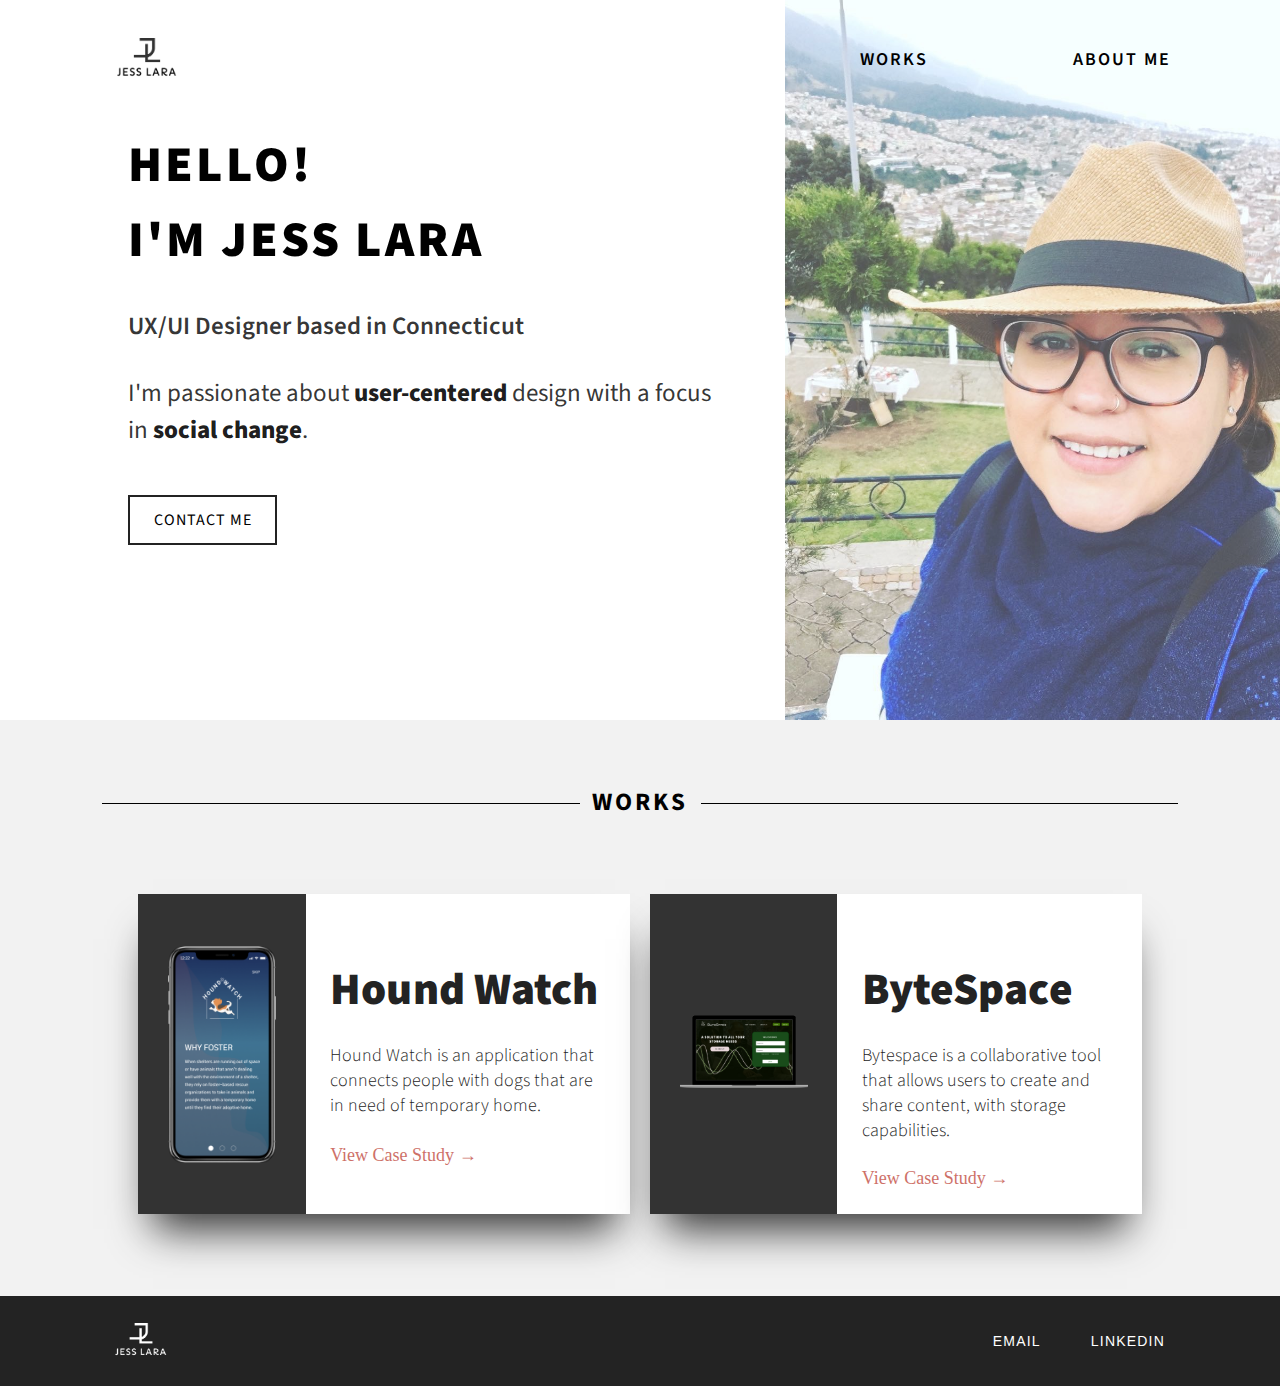
==== commit 3555fc60: "reformatted with new layout" ====
--- a/index.html
+++ b/index.html
@@ -1,6 +1,5 @@
 <!DOCTYPE html>
 <html lang="en">
-
 <head>
   <meta charset="utf-8">
   <meta name="viewport" content="width=device-width, initial-scale=1.0">
@@ -15,17 +14,16 @@
 </head>
 
 <body>
-  <div class="container" id="startchangedark">
+  <div class="indexcontainer" id="startchangedark">
     <section class="hero">
       <header>
-        <nav class="nav navdark">
+        <nav class="nav">
           <a href="index.html" class="logo" name="Home"><img src="images/LogoDark.png" alt="Jess Lara"></a>
           <input class="menu-btn" type="checkbox" id="menu-btn" />
           <label class="menu-icon" for="menu-btn"><span class="navicon"></span></label>
           <ul class="menu">
             <li><a href="index.html#works">Works</a></li>
             <li><a href="aboutme.html">About Me</a></li>
-
           </ul>
         </nav>
       </header>
@@ -43,24 +41,13 @@
           </div>
 
         </div>
+      </section>
 
-
-
-      <!--
-        <h1>Jess Lara</h1>
-        <p><strong>UX/UI designer</strong> based in <strong>Connecticut</strong>.</br></br>
-
-          I'm passionate about <strong> user-centered</strong> design with a focus in <strong>social change</strong>.</p>
-
-        <a href="mailto:lara.jessenia@gmail.com? Subject=Hello%20Jess" alt="contact me" class="cmbutton">Contact Me</a>
-
-      </div> -->
-    </section>
+      <div class="sectionline">
+        <h1 class="line-title">Works</h1>
+      </div>
 
     <!--Projects / Works Section----->
-    <div class="sectionlabel">
-      <h1>Works</h1>
-    </div>
     <section class="portfolio_works" id="works">
 <!---Hound Watch------>
       <div class="card">
--- a/css/style.css
+++ b/css/style.css
@@ -36,17 +36,18 @@
 }
 
 /*----------------Home Page-----------------------*/
-.container {
-  background-color: #fff;
+.indexcontainer {
+  background-color: #f2f2f2;
   overflow: hidden;
   width: 100%;
 }
 
 /*_____HERO____*/
 .hero {
-  height: 60vh;
+  height: 100vh;
   overflow: hidden;
   width: 100%;
+  background-color: #fff;
 }
 
 /*_____NAVBAR____*/
@@ -58,10 +59,6 @@
   z-index: 3;
 }
 
-.navdark {
-  background-color: rgba(255, 255, 255, .95);
-}
-
 .nav ul {
   margin: 0;
   padding: 0;
@@ -71,43 +68,35 @@
 
 .nav li a {
   font: 1.4rem 'Source Sans Pro', cursive;
-  color: #fff;
+  color: #000;
   text-transform: uppercase;
   letter-spacing: .2rem;
   font-weight: 400;
   display: block;
-  padding: 2rem 5rem;
+  padding: 1.8rem 2rem;
   text-decoration: none;
   text-align: right;
 }
 
-.navdark li a {
-  color: #000;
-}
-
-.nav .logo {
+nav .logo {
   display: block;
   float: left;
-  padding: 3.5% 8%;
+  padding: 5% 0 0 5%;
   text-decoration: none;
 }
 
 .nav img {
-  width: 14vw;
+  width: 30%;
   height: auto;
 }
 
 /* menu */
 .nav .menu {
-  background-color: rgba(112, 112, 112, .9);
+  background-color: rgba(255, 255, 255, .8);
   clear: both;
   max-height: 0;
   transition: max-height .2s ease-out;
   z-index: 1;
-}
-
-.navdark .menu {
-  background-color: rgba(255, 255, 255, .95);
 }
 
 /* menu icon */
@@ -115,27 +104,23 @@
   cursor: pointer;
   display: inline-block;
   float: right;
-  padding: 8% 6%;
+  padding: 8% 5% 0 0;
   position: relative;
   user-select: none;
 }
 
 .nav .menu-icon .navicon {
-  background: #fff;
+  background: #000;
   display: block;
   height: .2rem;
   position: relative;
   transition: background .2s ease-out;
-  width: 6.5vw;
-}
-
-.navdark .menu-icon .navicon {
-  background: #000;
+  width: 5vw;
 }
 
 .nav .menu-icon .navicon:before,
 .nav .menu-icon .navicon:after {
-  background: #fff;
+  background: #000;
   content: '';
   display: block;
   height: 100%;
@@ -163,7 +148,7 @@
 }
 
 .nav .menu-btn:checked~.menu {
-  max-height: 24rem;
+  max-height: 10%;
 }
 
 .nav .menu-btn:checked~.menu-icon .navicon {
@@ -189,13 +174,13 @@
   display: flex;
   flex-direction: row;
   width: 100vw;
-  height: 60vh;
+  height: 100%;
   position: relative;
 }
 
 .herotext{
   display: block;
-  padding: 25% 7%;
+  padding: 45% 7%;
 }
 
 .herotext h1{
@@ -205,18 +190,18 @@
 }
 
 .herotext h2{
-  padding-top: 10%;
+  padding-top: 20%;
   font-size: 2rem;
   line-height: 1.5;
   color: rgba(0,0,0,.8);
 }
 
 .herotext p{
-  padding-top: 10%;
+  padding-top: 15%;
   font-size: 1.8rem;
   line-height: 1.5;
   font-weight: 400;
-  padding-bottom: 20%;
+  padding-bottom: 25%;
   color: rgba(0,0,0,.8);
 }
 
@@ -225,8 +210,6 @@
   font-weight: 800;
   color: rgba(0,0,0,.9);
 }
-
-
 
 .heroimg {
   width: 90%;
@@ -239,8 +222,6 @@
   object-fit: cover;
   opacity: 0.7;
 }
-
-
 
 .cmbutton {
   background-color: #fff;
@@ -265,8 +246,6 @@
   border: 2px solid #000;
 }
 
-
-
 .sectionlabel {
   display: none;
 }
@@ -277,14 +256,12 @@
 
 /*----PROJECTS------*/
 .portfolio_works {
-   background-color: #D4DAD9;
   display: flex;
   flex-direction: column;
   cursor: pointer;
   justify-content: space-between;
   padding: 5% 5%;
 }
-
 
 .card {
   width: 90vmin;
@@ -296,11 +273,10 @@
   margin-bottom: 5%;
 }
 
-
 .card__img{
   width: 35%;
   height: 100%;
-  background-color:rgba(0, 0, 0, .1) ;
+  background-color:rgba(0, 0, 0, .8) ;
 }
 
 .card__img img{
@@ -352,10 +328,6 @@
 .card__content-link:after {
   content: " →";
 }
-
-
-
-
 
 
 /*----------FOOTER--------------*/
@@ -372,11 +344,12 @@
 
 .footerlogo {
   float: left;
-  padding-right: 20%;
+  padding-right: 5%;
 }
 
 .footerlogo img {
-  height: 5vh;
+  width: 30%;
+  height: auto;
 }
 
 .footlist {
@@ -391,7 +364,7 @@
 }
 
 .footlist li {
-  padding-left: 1rem;
+  padding-left: 1.5rem;
 }
 
 .footlist li a {
@@ -403,42 +376,37 @@
   text-transform: uppercase;
 }
 
-/*-----------CASE STUDY: ByteSpace-----------------*/
+.sectionline{
+  display: none;
+}
+
+/*-----------CASE STUDY: Hound Watch-----------------*/
 .casestudyhero {
   width: 100vw;
-  height: 70vh;
-}
-
-.herotextcs {
-  max-height: 80%;
+  height: 80vh;
+}
+
+.herotexthoundwatch{
   display: flex;
   flex-direction: column;
-  flex-wrap: nowrap;
   align-content: center;
   justify-content: center;
   text-align: center;
-}
-
-.herotextcs article h1 {
-  padding-top: 35%;
-  font: 6.5rem 'Lobster', cursive;
-  text-transform: none;
-  color: #00765A;
-}
-
-.herotextcs p {
-  padding: 3.5rem 2rem;
-  font: 1.6rem/1.9 'Source Sans Pro', sans-serif;
-  font-weight: 400;
-}
-
-.bytespacecompimg {
-  padding-bottom: 5rem;
-}
-
-.bytespacecompimg img {
-  height: auto;
-  max-width: 65%;
+  padding-top: 25%;
+}
+
+.herotexthoundwatch  h1 {
+  font-size: 3.5rem;
+}
+
+.houndwatchimg{
+  padding: 10% 0 5% 0;
+  margin: 0 auto;
+}
+
+.houndwatchimg img{
+  height: 70vmin;
+  width: auto;
 }
 
 .csbutton {
@@ -460,10 +428,69 @@
   color: #fff;
 }
 
+/*-------Sections Label------*/
+.projectsectionlabel {
+  background-color: #232323;
+  padding: 2% 4%;
+  width: 40%;
+  margin-top: 4%;
+  position: relative;
+}
+
+.projectsectionlabel h2 {
+  width: 100%;
+  vertical-align: middle;
+  color: #fff;
+  font: 2rem 'Playfair Display', serif;
+  letter-spacing: .1rem;
+  font-weight: 600;
+  text-transform: capitalize;
+  text-align: center;
+  text-align: left;
+}
+
+.projectsectionlabel::after {
+  content: '';
+  position: absolute;
+  top: 0;
+  bottom: 0%;
+  left: 9%;
+  right: 0%;
+  width: 30%;
+  border-bottom: 2px #fff solid;
+  margin-bottom: 4%;
+}
+
+/*-------Sub-sections Label------*/
+.subsectionlabel {
+  background-color: #fff;
+  margin-left: 5%;
+  margin-right: 5%;
+  padding: 5% 3%;
+}
+
+.subsectionlabel h2 {
+  text-transform: uppercase;
+  text-align: left;
+  color: rgba(0,0,0,.8);
+  font: 1.4rem 'Source Sans Pro', sans-serif;
+  letter-spacing: .1rem;
+  font-weight: 600;
+  border-bottom: 1px solid rgba(0,0,0,.7);
+}
+
+.content p{
+  padding: 3% 8%;
+  font-size: 1.5rem;
+  line-height: 1.5;
+}
+
+/*------------------Sections-------------*/
+
 /*_______ROLE____*/
 .role-description {
   background-color: #f2f2f2;
-  padding: 2rem 3rem;
+  padding: 5% 8%;
   margin-bottom: 5%;
 }
 
@@ -485,11 +512,7 @@
   padding-bottom: 0;
 }
 
-/*-------Sections------*/
-.problem-solution, .research, .branding, .conclusion {
-  position: relative;
-}
-
+ /*_____RESEARCH_______*/
 .researchdata {
   position: relative;
   padding-left: 3rem;
@@ -545,80 +568,12 @@
   margin-bottom: 4rem;
 }
 
-.mainsection {
-  padding-top: 3%;
-}
-
-.mainsection p {
-  padding: 2rem 3rem;
-}
-
-.projectsectionlabel {
-  background-color: #bbb;
-  padding: 6% 5%;
-  height: 5%;
-  width: 45%;
-  margin-top: 4%;
-  position: relative;
-}
-
-.projectsectionlabel h2 {
-  width: 100%;
-  vertical-align: middle;
-  color: #232323;
-  font: 2rem 'Source Sans Pro', sans-serif;
-  text-transform: uppercase;
-  text-align: center;
-  text-align: left;
-}
-
-.projectsectionlabel::after {
-  content: '';
-  position: absolute;
-  top: 8%;
-  bottom: 8%;
-  left: 10%;
-  right: 20%;
-  width: 30%;
-  border-bottom: 2px #232323 solid;
-  border-top: 2px #232323 solid;
-  padding: 0;
-  margin: 5% 0;
-}
-
-.mainsection p {
-  font: 1.4rem/1.8 'Source Sans Pro', sans-serif;
-  font-weight: 400;
-  padding-top: 2.5rem;
-}
-
-.mainsection h2 {
-  font: 1.5rem 'Source Sans Pro', sans-serif;
-  letter-spacing: .1rem;
-  font-weight: 600;
-  text-transform: uppercase;
-}
-
-.subsectionlabel {
-  background-color: #464646;
-  padding: 4% 3%;
-  width: 37%;
-}
-
-.subsectionlabel h2 {
-  text-align: left;
-  color: #fff;
-  font: 1.4rem 'Source Sans Pro', sans-serif;
-  font-weight: 400;
-}
-
-.subsectionlabel:after {
-  border-bottom: 1px #fff solid;
-  border-top: 1px #fff solid;
-  left: 8%;
-}
-
-/*swot analysis*/
+/*_____SWOT ANALYSIS_____*/
+.swotanalysis strong {
+font: 1.4rem 'Source Sans Pro', sans-serif;
+font-weight: 800;
+}
+
 .swottable {
   height: 52rem;
   background-color: #F5F5F5;
@@ -655,118 +610,137 @@
   text-align: right;
 }
 
-/*Personas*/
-.personas {
-  background-color: #BFBFBF;
-  border-radius: 3%;
-  margin-top: 5%;
-  margin-left: 5%;
-  margin-right: 5%;
-}
-
-.userdetail {
-  align-items: center;
-  justify-content: center;
-  align-content: center;
-  align-self: center;
-  width: 100%;
-  height: 100%;
-  left: 50%;
-}
-
-.userinfo {
-  align-items: center;
-  font-family: "Source Sans Pro", sans serif;
-}
-
-.user1, .user2 {
-  padding: 5% 5%;
+/*_____PERSONAS_____*/
+
+.user{
+  margin: 10% 10%;
   display: flex;
   flex-direction: column;
-}
-
-.userimg {
-  padding-bottom: 3%;
-  left: 50%;
-  transform: translate(32.5%);
-}
-
-.userimg img {
-  height: 15vh;
-}
-
-.userinfo {
-  text-align: center;
-  margin-bottom: 5%;
-}
-
-.userinfo h2 {
-  color: #FFF;
-  text-transform: none;
-  font: 2rem "Source Sans Pro", sans-serif;
-  font-weight: 800;
-  padding-bottom: .5rem;
-}
-
-.userinfo h3 {
-  font: 1.6rem "Source Sans Pro", sans-serif;
-  line-height: 2rem;
-  color: #fbfbfb;
-}
-
-.userinfo strong {
+  box-shadow: 0 3rem 4rem -1.5rem rgba(0, 0, 0, 0.7);
+  background-color: #fff;
+  border-bottom-left-radius: 3%;
+  border-bottom-right-radius: 3%;
+  width: 80vw;
+}
+
+.userimage{
+  background: linear-gradient(to bottom, rgba(0,0,0,0.1) 0%,rgba(0,0,0,.85) 100%), url("../images/CaseStudy/HoundWatch/user1.jpg") center no-repeat;
+  width: 80vw;
+  height: 25vh;
+  background-size: cover;
+  display: flex;
+  justify-content: center;
+  position: relative;
+  border-top-left-radius: 3%;
+  border-top-right-radius: 3%;
+}
+
+ .user2 .userimage{
+  background: linear-gradient(to bottom, rgba(0,0,0,0.1) 0%,rgba(0,0,0,.85) 100%), url("../images/CaseStudy/HoundWatch/jake.jpg") center no-repeat;
+}
+
+.user3 .userimage{
+ background: linear-gradient(to bottom, rgba(0,0,0,0.1) 0%,rgba(0,0,0,.85) 100%), url("../images/CaseStudy/HoundWatch/carla.jpg") center no-repeat;
+}
+
+.userimage h2{
+  color: #fff;
+  font: 6rem "Source Sans Pro", sans-serif;
+  font-weight: 900;
+  position: absolute;
+  left: 1%;
+  top: 70.8%;
+  text-align: left;
+}
+
+.usercontent,
+.goals{
+  padding: 5% 5%;
+}
+
+.biography{
+  display: flex;
+  padding-bottom: 8%;
+  justify-content: space-between;
+  width: 70%;
+}
+
+.biography h2{
+  color: #232323;
+  font-size: 1.4rem;
+  font-weight: 400;
+}
+.biography span{
+  text-transform: uppercase;
+  color: #232323;
+  font-size: 1.4rem;
   font-weight: 600;
-  font-size: 1.6rem;
-}
-
-.userbio {
-  display: flex;
-  flex-direction: column;
-  width: 100%;
-  padding: 5% 2%;
-}
-
-.bio {
-  background-color: rgba(255,255,255,.95);
-  border-radius: 5%;
-}
-
-.bio h3,
-.usergoals h3 {
-  font: 1.5rem "Source Sans Pro", sans serif;
-  font-weight: 800;
+}
+
+.usercontent h3,
+.goals h3{
+  color: #232323;
+  letter-spacing: .1rem;
+  font-size: 1.5rem;
+  font-weight: 600;
   text-transform: uppercase;
-  padding-top: 1.5rem;
-  padding-left: 3rem;
-}
-
-.bio p {
-  font: 1.4rem "Source Sans Pro", sans serif;
-  font-weight: 400;
+}
+.usercontent h3:after{
+  content: '';
+  display: inline-block;
+  height: 1px;
+  background: #232323;
+  width: 85%;
+  position: relative;
+  vertical-align: middle;
+  margin-left: 3%;
+}
+
+.goals h3:after{
+  content: '';
+  display: inline-block;
+  height: 1px;
+  background: #232323;
+  width: 75%;
+  position: relative;
+  vertical-align: middle;
+  margin-left: 3%;
+}
+
+.usercontent p{
+  padding-top: 4%;
+  font-size: 1.4rem;
   line-height: 1.5;
-  padding-top: 1.2rem;
-}
-
-.usergoals {
-  margin-top: 2rem;
-  height: 50%;
-  background-color: rgba(255,255,255,.95);
-  border-radius: 5%;
-  line-height: 3rem;
-}
-
-.usergoals li {
+}
+
+.goalslist ul{
+  padding-top: 5%;
+  padding-left: 5%;
+}
+
+.goalslist li{
   list-style-type: circle;
-  font: 1.4rem "Source Sans Pro", sans serif;
-  padding-left: .5rem;
-  line-height: 2rem;
-}
-
-.usergoals ul {
-  padding: 2rem 4rem 2rem 4rem;
-}
-
-/*user stories*/
+  padding-left: 1%;
+  font: 1.4rem "Source Sans Pro", sans serif;;
+  line-height: 1.2;
+  font-weight: 300;
+}
+
+
+/*-User Stories-*/
+.storieslist{
+  padding: 1.8% 8%;
+}
+
+.storieslist li,
+.storieslist li strong{
+  font: 1.5rem 'Source Sans Pro', sans-serif;
+}
+
+.storieslist li strong{
+  font-weight: 700;
+}
+
 .us_link a {
   color: #E59848;
   font-size: inherit;
@@ -784,10 +758,56 @@
   font-size: inherit;
 }
 
-/*userflows*/
+/*-User Flows-*/
+
+.userflows{
+  padding: 0 5%;
+  margin: 0 auto;
+}
+
+.mxgraph{
+  width: 95vw;
+}
 .userflows img {
   width: 100vw;
   height: auto;
+}
+
+.userflowlist{
+  padding: 0 8%;
+}
+.userflowlist li{
+  font: 1.4rem 'Source Sans Pro', sans-serif;
+  font-weight: 600;
+  padding: 1%;
+}
+
+/*-Site Map-*/
+
+.sitemap{
+  background: linear-gradient(rgba(255,255,255,.6),rgba(255,255,255,.6)), url("../images/CaseStudy/HoundWatch/gridbackground.jpg")  center no-repeat;
+  background-size: cover;
+  height: 45rem;
+
+}
+
+.sitemap img{
+  margin: 5% 5%;
+  width: 90vw;
+  height: 60vh;
+}
+
+
+/*-_________DESIGN__________-*/
+
+/*-Wireframes-*/
+
+.houndwatchsketches img,
+.lowfid_img img,
+.highfid_img img,
+.iterations_img img{
+  width: 100vw;
+  padding: 5% 5% 0 5%;
 }
 
 /*sketches*/
@@ -796,27 +816,92 @@
   height: auto;
 }
 
-.lowfid_img img {
-  width: 100vw;
-  height: auto;
-}
-
-.highfid_img img {
-  width: 100vw;
-  height: auto;
-}
-
-.iterations_img img {
-  width: 100vw;
-  height: auto;
-}
-
-
-.typefaceimg img {
-  width: 80vw;
-  height: auto;
-  margin: 10%;
-}
+/*-Typeface-*/
+
+.fonts{
+  padding: 4% 8%;
+}
+
+.hierarchy{
+  padding: 4% 8%;
+}
+
+.fonts h3,
+.hierarchy h3,
+.color-list h2{
+  font-size: 1.4rem;
+  font-weight: 400;
+  padding-top: 1%;
+  text-transform: uppercase;
+  color: #000;
+}
+
+.fontwrap{
+  display: flex;
+  flex-direction: row;
+  flex-wrap: wrap;
+  align-content: flex-end;
+}
+
+#gothic{
+  font-family: "Gothic A1", helvetica, sans-serif;
+  padding: 7% 5%;
+  font-size: 2rem;
+  color: #000;
+  font-weight: 800;
+}
+
+#libre{
+  font-family: "Libre-Franklin", helvetica, sans-serif;
+  padding: 7% 5%;
+  font-size: 2rem;
+  color: #000;
+  font-weight: 800;
+}
+
+/*----Hierarchy---*/
+.hierarchy table{
+  margin-top: 5%;
+  margin-left: 0;
+  padding: 0;
+  width: 100%;
+}
+
+#title1{
+  font: 3rem "Gothic A1", sans-serif;
+  font-weight: 800;
+  color: #000;
+}
+
+#title2{
+  font: 2.8rem "Gothic A1", sans-serif;
+  font-weight: 600;
+  color: #000;
+}
+
+#title3{
+  font: 2.4rem "Gothic A1", sans-serif;
+  font-weight: 500;
+  color: #000;
+}
+
+#subheading{
+  font: 2rem "Gothic A1", sans-serif;
+  font-weight: 400;
+  color: #000;
+}
+
+#body{
+  font: 1.6rem "Gothic A1", sans-serif;
+  font-weight: 300;
+  color: #000;
+}
+
+.hierarchy table td:nth-child(2){
+  font-size: 1rem ;
+  color: #5C5C5C;
+}
+
 
 /*.colors*/
 .color-list {
@@ -832,7 +917,6 @@
 .color {
   flex: 0%;
   /*flex-grow | flex-shrink | flex-basis*/
-  background-color: #424242;
   padding: 1em;
   color: white;
 }
@@ -861,61 +945,96 @@
   font: 1.4rem "Source Sans Pro", cursive;
 }
 
-#hippiegreen {
-  background-color: #488B49;
-}
-
-#corduroy {
-  background-color: #6E7271;
-}
-
-#norway {
-  background-color: #ABC4A1;
-}
-
-#twilight {
-  background-color: #E7D6DA;
-}
-
-#mercury {
-  background-color: #E2E2E2;
-}
-
-/*------*/
+.hwcolors h3{
+  font-size: 1.4rem;
+  font-weight: 500;
+  padding-top: 1%;
+  text-transform: uppercase;
+  color: #000;
+  padding: 10% 0 2% 10%;
+}
+/*primary colors*/
+#cello{
+  background-color: #1D2F5D;
+}
+
+ #cello h2,
+ #wedgewood h2 {
+  color: #fff;
+}
+
+#wedgewood{
+  background-color: #407493;
+}
+
+#ecruwhite{
+  background-color: #F9F6F0;
+}
+
+#ecruwhite ul{
+  color: #232323;
+}
+
+/*secondary colors*/
+
+#porsche{
+  background-color: #E8B669;
+}
+#roman{
+  background-color: #DC5E54;
+}
+#jacksonspurple{
+  background-color: #1B2C88;
+}
+#jacksonspurple ul,
+#jacksonspurple h2{
+  color: #fff;
+}
+
+
+/*gray palette*/
+#schooner{
+  background-color: #85817D;
+}
+#nobel{
+  background-color: #B6B6B6;
+}
+#swisscoffee{
+  background-color: #E1DAD6;
+}
+#quillgray{
+  background-color: #E6E6E4;
+}
+
+#swisscoffee ul,
+#quillgray ul{
+  color: #232323;
+}
+
+
+/*---CONCLUSION---*/
 
 .conclusion {
   height: 100%;
 }
 
 .conclusion .content{
-  margin-bottom: 25%;
-}
-
-.conclusion .content{
-  margin-bottom: 25%;
-}
-
-.bytespacecontainer .conclusion .content{
-  margin-bottom: 3%;
-}
-
-
+  margin-bottom: 0%;
+}
 
 .conclusion .content p {
   background-color: #F5F5F5;
 
 }
 
-.conclusion h2 {
-  color: #232323;
-}
-
 .conclusion p {
   line-height: 2.4rem;
 }
 
-/*---------Case Study - Hound Watch---------*/
-.herotexthoundwatch{
+/*---------Case Study: ByteSpace---------*/
+
+
+/* .herotextcs {
   max-height: 80%;
   display: flex;
   flex-direction: column;
@@ -923,254 +1042,52 @@
   align-content: center;
   justify-content: center;
   text-align: center;
+}
+
+.herotextcs article h1 {
   padding-top: 35%;
-}
-
-.herotexthoundwatch  h1 {
-  font-size: 3.5rem;
-}
-
-.houndwatchimg{
-  padding: 15% 0 5% 0;
-  margin: 0 auto;
-}
-
-.houndwatchimg img{
-  width: 80vw;
+  font: 6.5rem 'Lobster', cursive;
+  text-transform: none;
+  color: #00765A;
+}
+
+.herotextcs p {
+  padding: 3.5rem 2rem;
+  font: 1.6rem/1.9 'Source Sans Pro', sans-serif;
+  font-weight: 400;
+}
+
+.bytespacecompimg {
+  padding-bottom: 5rem;
+}
+
+.bytespacecompimg img {
   height: auto;
-}
-
-/*-SWOT Analysis-*/
-
-  .swotanalysis strong {
-  font: 1.4rem 'Source Sans Pro', sans-serif;
-  font-weight: 900;
-}
-
-/*-Personas-*/
-
-
-/*-User Stories-*/
-
-.userstories p{
-  padding-bottom: 0;
-}
-
-.storieslist{
-  padding: 0;
-  display: flex;
-  flex-direction: column;
-  margin: 0;
-  font: 1.4rem 'Source Sans Pro', sans-serif;
-}
-
-.storieslist strong{
-  font: 1.4rem 'Source Sans Pro', sans-serif;
-  font-weight: 900;
-}
-
-/*-User Flows-*/
-
-.userflows{
-  padding: 0 5%;
-  margin: 0 auto;
-}
-
-.userflowlist{
-  padding: 0 8%;
-}
-.userflowlist li{
-  font: 1.4rem 'Source Sans Pro', sans-serif;
-  font-weight: 600;
-  padding: 1%;
-}
-
-/*-Wireframes-*/
-
-.houndwatchsketches img,
-.lowfid_img img,
-.highfid_img img,
-.iterations_img img{
-  width: 95vw;
-  padding: 5% 5% 0 10%;
-}
-
-/*-Typeface-*/
-
-.fonts{
-  padding: 4% 8%;
-  background-color: #f2f2f2;
-}
-
-.hierarchy{
-  padding: 4% 8%;
-  background-color: #f2f2f2;
-}
-
-.fonts h3,
-.hierarchy h3,
-.color-list h2{
-  font-size: 1.4rem;
-  font-weight: 400;
-  padding-top: 1%;
-  text-transform: uppercase;
-  color: #000;
-}
-
-.fontwrap{
-  display: flex;
-  flex-direction: row;
-  flex-wrap: wrap;
-  align-content: flex-end;
-}
-
-#gothic{
-  font-family: "Gothic A1", helvetica, sans-serif;
-  padding: 7% 5%;
-  font-size: 2rem;
-  color: #000;
-  font-weight: 800;
-}
-
-#libre{
-  font-family: "Libre-Franklin", helvetica, sans-serif;
-  padding: 7% 5%;
-  font-size: 2rem;
-  color: #000;
-  font-weight: 800;
-}
-
-/*----Hierarchy---*/
-.hierarchy table{
-  margin-top: 5%;
-  margin-left: 0;
-  padding: 0;
-  width: 100%;
-}
-
-#title1{
-  font: 3rem "Gothic A1", sans-serif;
-  font-weight: 800;
-  color: #000;
-}
-
-#title2{
-  font: 2.8rem "Gothic A1", sans-serif;
-  font-weight: 600;
-  color: #000;
-}
-
-#title3{
-  font: 2.4rem "Gothic A1", sans-serif;
-  font-weight: 500;
-  color: #000;
-}
-
-#subheading{
-  font: 2rem "Gothic A1", sans-serif;
-  font-weight: 400;
-  color: #000;
-}
-
-#body{
-  font: 1.6rem "Gothic A1", sans-serif;
-  font-weight: 300;
-  color: #000;
-}
-
-.hierarchy table td:nth-child(2){
-  font-size: 1rem ;
-  color: #5C5C5C;
-}
-
-/*---COLORS*/
-
-.hwcolors h3{
-  font-size: 1.4rem;
-  font-weight: 500;
-  padding-top: 1%;
-  text-transform: uppercase;
-  color: #000;
-  padding: 10% 0 2% 10%;
-}
-/*primary colors*/
-#cello{
-  background-color: #1D2F5D;
-}
-
- #cello h2,
- #wedgewood h2 {
-  color: #fff;
-}
-
-#wedgewood{
-  background-color: #407493;
-}
-
-#ecruwhite{
-  background-color: #F9F6F0;
-}
-
-#ecruwhite ul{
-  color: #232323;
-}
-
-/*secondary colors*/
-
-#porsche{
-  background-color: #E8B669;
-}
-#roman{
-  background-color: #DC5E54;
-}
-#jacksonspurple{
-  background-color: #1B2C88;
-}
-#jacksonspurple ul,
-#jacksonspurple h2{
-  color: #fff;
-}
-
-
-/*gray palette*/
-#schooner{
-  background-color: #85817D;
-}
-#nobel{
-  background-color: #B6B6B6;
-}
-#swisscoffee{
-  background-color: #E1DAD6;
-}
-#quillgray{
-  background-color: #E6E6E4;
-}
-
-#swisscoffee ul,
-#quillgray ul{
-  color: #232323;
-}
-
-
-
-
-
-
-
-
-
-
-
-
-
-
-
-
-
-
-
-
-
+  max-width: 65%;
+}
+*/
+
+/* BYTESPACE COLORS */
+
+#hippiegreen {
+  background-color: #488B49;
+}
+
+#corduroy {
+  background-color: #6E7271;
+}
+
+#norway {
+  background-color: #ABC4A1;
+}
+
+#twilight {
+  background-color: #E7D6DA;
+}
+
+#mercury {
+  background-color: #E2E2E2;
+}
 
 
 /*****************About Me*************/
@@ -1275,63 +1192,79 @@
 |__________________________________|*/
 
 @media (min-width: 640px) {
-  .hero {
-    background-position: 40% 0%;
-  }
-
-  .nav .logo {
-    padding: 1% 5%;
-  }
-
-  .nav .menu-icon{
-    padding: 5%
-  }
-
-
-  .nav .menu-icon .navicon {
-    width: 4vw;
-  }
-
-  .logo img {
-    padding: 1rem;
-    height: auto;
-    width: 9rem;
-  }
-
-  .cmbutton {
-    padding: 3% 0;
+  /*-----Index-----*/
+  .herotext{
+    display: block;
+    padding: 30% 5% 30% 10%;
+  }
+
+  .herotext h1{
+    font-size: 3.5rem;
+  }
+
+  .herotext h2,
+  .herotext p,
+  .herotext strong{
+    font-size: 2rem;
+  }
+
+  /* project section */
+
+  .card__content-paragraph {
     font-size: 1.8rem;
-    margin-top: 2%;
-  }
-
-  .herotext {
-    width: 50%;
-    margin: 30% 0 25% 25%;
-  }
-
-  .herotext h1 {
-    width: 115%;
-  }
-
-  .mobilebutton {
-    width: 35%;
-  }
-
-  .text {
-    padding-bottom: 0;
-  }
-
-  .text h2 {
-    padding-bottom: 3%;
-  }
-
-  .text p {
-    padding-bottom: 4%;
-  }
+    margin-bottom: 10%;
+  }
+
+  .card__content-link {
+    font-size: 2.8vmin;
+  }
+
+  /*-----|_Hound Watch_|-----*/
+  .houndwatchimg{
+    padding: 5% 0 2.5% 0;
+    margin: 0 auto;
+  }
+
+  .houndwatchimg img{
+    height: 50vmin;
+  }
+
+  /*_____PERSONAS_____*/
+
+  .user,
+  .userimage{
+    width: 65vw;
+  }
+
+  .user{
+    margin: 10% 17.5%;
+  }
+
+  /*_____USERFLOWS_____*/
+
+
+  .houndwatchsketches img{
+    width: 90vw;
+    padding: 0;
+    margin: 0 5%;
+  }
+
+    .lowfid_img img{
+      width: 80vw;
+      padding: 0;
+      margin: 0 10%;
+    }
+
+    .highfid_img img,
+    .iterations_img img{
+      width: 80vw;
+      padding: 0;
+      margin: 0 10%;
+    }
 
   /*-----Bytespace-----*/
 
-  .herotextcs article h1 {
+  /* .herotextcs article h1 {
     padding-top: 25%;
     font-size: 7.5rem;
   }
@@ -1460,35 +1393,7 @@
 
   .iterations_img img {
     padding-top: 5%;
-  }
-
-
-/*-----HoundWatch-----*/
-
-.herotexthoundwatch{
-  padding-top: 25%;
-}
-.houndwatchimg{
-  padding: 5% 0 5% 0;
-}
-.houndwatchimg img{
-  width: 60vw;
-}
-
-.storieslist ul{
-  padding: 0 15% 0 8%;
-}
-.storieslist strong,
-.storieslist li{
-  font-size: 1.6rem;
-  line-height: 3rem;
-}
-
-.userstories a{
-  color: #FE6B00;
-  text-decoration: none;
-  font: 1.6rem "Source Sans Pro", sans-serif;
-}
+  } */
 
 
 /*-----About Me-----*/
@@ -1538,55 +1443,188 @@
 
 
 @media (min-width: 768px) {
-  .hero {
-    height: 80vh;
-  }
-
-  .herotext {
-    width: 45%;
-    margin: 15% 0 0% 5%;
+
+  .nav .logo {
+    padding: 5% 0 0 10%;
+  }
+
+  .nav img{
+    width: 40%;
+  }
+
+  .nav .menu-icon{
+    padding: 6% 5% 0 0;
+  }
+
+  .herotext{
+    padding: 25% 5% 30% 10%;
+  }
+
+  .herotext h1{
+    font-size: 4rem;
+  }
+
+  .herotext h2,
+  .herotext p,
+  .herotext strong{
+    font-size: 2.5rem;
+  }
+
+  /*-----|_Hound Watch_|-----*/
+  .herotexthoundwatch {
+      padding-top: 15%;
+  }
+
+  .herotexthoundwatch h1 {
+    font-size: 4rem;
+}
+  .houndwatchimg{
+  padding: 2.5% 0 2.5% 0;
+  }
+
+  .houndwatchimg img {
+    width: 40vmin;
+    height: auto;
+  }
+
+  .content p{
+    font-size: 1.8rem;
+  }
+
+  .rolesection h2{
+    font-size: 2rem;
+  }
+
+  .rolesection p{
+    font-size: 1.8rem;
+  }
+
+  .projectsectionlabel h2{
+    font-size: 2.5rem;
+  }
+
+  .projectsectionlabel{
+    width: 35%;
+  }
+
+  .projectsectionlabel::after{
+    width: 20%;
+    left: 12%;
+  }
+
+  .subsectionlabel h2{
+    font-size: 2rem;
+    font-family:
+  }
+
+    /*_____PERSONAS_____*/
+
+  .personas{
+    display: flex;
+    flex-direction: row;
+    justify-content: space-between;
+    align-content: center;
+    margin: 5% 2%;
+  }
+
+  .user{
+    margin: 0;
     padding: 0;
   }
 
-  .herotext p {
-    padding: 7% 5% 10%;
-  }
-
-  .herotext h1 {
-    width: 65%;
-    padding: 10% 0 2%;
-  }
-
-  .nav .logo {
-    padding: 1% 5%;
-  }
-
-  .nav .menu-icon{
-    padding: 5%
-  }
-
-  .nav .menu-icon .navicon {
-    width: 4vw;
-  }
-
-  .logo img {
-    padding: 1rem;
-    height: auto;
-    width: 9rem;
-  }
-
-  .cmbutton {
-    padding: 3% 0;
+  .user,
+  .userimage{
+    width: 30vw;
+  }
+
+  .userimage h2{
+    font-size: 4.5rem;
+    left: 5%;
+    top: 74%;
+  }
+
+  .biography{
+    width: 100%;
+  }
+
+  .biography h2{
+    font-size: 1.2rem;
+  }
+
+  .biography span{
+    font-size: 1.2rem;
+  }
+
+/*-User Stories-*/
+
+  .storieslist li,
+  .storieslist li strong{
+    font: 1.8rem 'Source Sans Pro', sans-serif;
+  }
+
+  .storieslist li strong{
+    font-weight: 700;
+  }
+
+  /*-Typeface-*/
+
+  .fonts h3,
+  .hierarchy h3,
+  .color-list h2{
     font-size: 1.8rem;
-  }
-
-  .portfolio_works {
-  flex-direction: column;
-  }
-
-
-
-  /*--------BYTESPACE-------*/
+    font-weight: 600;
+    color: rgba(0,0,0,.75);
+  }
+
+  .fontwrap{
+    margin: 0 15%;
+  }
+
+  #gothic,
+  #libre{
+    font-size: 3rem;
+  }
+
+  .hierarchy table{
+    width: 60%;
+    margin: 8% 15%;
+  }
+
+  .hierarchy table td:nth-child(2){
+    font-size: 1.4rem;
+  }
+
+
+  /* COLORS */
+
+  .color-list{
+    padding: 0 10% 0 5%;
+    margin: 0 5%;
+    width: 90%;
+  }
+
+  .hwcolors h3{
+    font-size: 1.8rem;
+    color: rgba(0,0,0,.6);
+    font-weight: 600;
+    padding-top: 2%;
+  }
+
+
+
+
+
+
+
+
+
+
+
+
+
+
+
+  /*--------BYTESPACE-------
   .herotextcs article h1 {
     padding-top: 20%;
   }
@@ -1700,18 +1738,7 @@
 
   .typefaceimg img {
     width: 60vh;
-  }
-/*Houndwatch*/
-.herotexthoundwatch{
-  padding-top: 20%;
-}
-.houndwatchimg{
-  padding: 5% 0 2% 0;
-}
-
-.houndwatchimg img{
-  width: 50vw;
-}
+  } */
 
   /*-------ABOUT ME------*/
 
@@ -1732,147 +1759,163 @@
 
 
 @media (min-width: 1024px) {
-  .container {
-    background-color: #D4DAD9;
-  }
-
   .hero {
-    height: 70vh;
-    background-size: cover;
-    background-position: 10% 0%;
-  }
-
-  .herotext {
-    width: 40%;
-    margin: 15% 0 10% 10%;
-  }
-
-  .herotext p {
-    padding: 5% 5% 5%;
-  }
-
-  .herotext h1 {
-    padding: 5% 0 0%;
-  }
-
-  .cmbutton {
-    padding: 2% 0;
-  }
-
-  .nav {
+    height: 80vh;
+  }
+
+
+  .nav{
+    display: flex;
+    align-content: center;
+    justify-content: center;
+    width: 100vw;
+    padding-top: 3%;
+    margin: 0;
+    position: absolute;
+  }
+
+  .nav .logo {
+    margin-left: 5%;
+    padding: 0%;
+    float: left;
+  }
+
+  .nav .menu {
+    width: 35%;
     display: flex;
     flex-direction: row;
-    justify-content: center space-between;
+    max-height: none;
     align-content: center;
-    justify-content: center;
-    height: 10%;
-    width: 100vw;
-    padding-top: 1.5%;
+    align-items: flex-end;
+    justify-content: space-around;
+    float: right;
+    margin-left: 35%;
+    background-color: transparent;
   }
 
   .nav li {
-    width: 35%;
     justify-self: center;
     align-self: center;
-    padding: .2rem;
+  }
+
+  .nav li a {
     text-align: left;
-  }
-
-  .nav li a {
-    font-size: 1.6rem;
+    font-size: 1.8rem;
+    font-weight: 600;
     padding: 0;
     width: 100%;
     text-align: center;
-  }
-
-  .nav li {
+    margin: 0 15% 0 15%;
     justify-content: space-between;
-    margin-left: 7%;
-  }
-
-  .nav .menu {
-    width: 30%;
-    clear: none;
-    max-height: none;
-    display: flex;
-    align-content: center;
-    background-color: transparent;
-    align-items: flex-end;
-    margin-left: 45%;
-  }
+    position: relative;
+  }
+
+  .nav li a:hover{
+  	color:#000;
+  }
+
+  li > a:before {
+  content: "";
+  position: absolute;
+  width: 100%;
+  height: 2px;
+  bottom: 0;
+  left: 0;
+  background-color: #000;
+  visibility: hidden;
+  -webkit-transform: scaleX(0);
+  transform: scaleX(0);
+  -webkit-transition: all 0.3s ease-in-out 0s;
+  transition: all 0.3s ease-in-out 0s;
+}
+
+li > a:hover:before {
+  visibility: visible;
+  -webkit-transform: scaleX(1);
+  transform: scaleX(1);
+}
 
   .nav .menu-icon {
     display: none;
   }
 
-  .logo img {
-    height: auto;
-    width: 9rem;
-  }
-
-  .nav .logo {
-    padding: 0;
-    align-self: flex-start;
-
-  }
-
-
-  .cmbutton {
-    width: 40%;
-  }
-
-  .sectionlabel {
-    display: block;
-    background-color: #fff;
-    margin-left: 5%;
-    width: 15%;
-    padding: 2.5% 0%;
-    margin-top: 5%;
-    position: relative;
-  }
-
-  .sectionlabel h1 {
-    vertical-align: middle;
-    color: #000;
-    font: 2.2rem 'Source Sans Pro', sans-serif;
-    font-weight: 600;
-    text-transform: uppercase;
-    text-align: center;
-    padding: 0;
-  }
-
-  .sectionlabel::after {
-    content: '';
-    position: absolute;
-    top: 8%;
-    bottom: 8%;
-    left: 22%;
-    right: 30%;
-    width: 25%;
-    border-bottom: 2px #232323 solid;
-    border-top: 2px #232323 solid;
-    padding: 0;
-    margin: 10% 0;
-  }
+
+/* Project Section */
+
+.herotext{
+  padding: 10% 5% 30% 10%;
+}
+
+.herotext h1{
+  font-size: 5rem;
+}
+
+.herotext h2{
+  padding-top: 5%;
+}
+
+.herotext p{
+  padding-top: 5%;
+  padding-bottom: 10%;
+}
+
+.heroimg{
+  width: 50%;
+}
+
+.cmbutton{
+  padding: 2% 4%;
+}
+
+.sectionline{
+  display: block;
+}
+
+.line-title {
+  margin: 5% 5%;
+  font-size: 2.5rem;
+  text-align: center;
+  display: block;
+  position: relative;
+  overflow: hidden;
+  color: #000;
+}
+.line-title:before, .line-title:after {
+  content: '';
+  display: inline-block;
+  height: 1px;
+  background: #000;
+  width: 50%;
+  position: relative;
+  vertical-align: middle;
+}
+.line-title:before {
+  left: -0.5em;
+  margin-left: -50%;
+}
+.line-title:after {
+  right: -0.5em;
+  margin-right: -50%;
+}
+
 
   .portfolio_works {
     display: flex;
     flex-direction: row;
     justify-content: space-between;
-      padding: 2% 10% 0 10%;
+    padding: 0 5% 0 5%;
     margin: 0;
   }
 
   .card{
-    width: 50vmin;
-    height: 35vmin;
+    width: 65vmin;
+    height: 40vmin;
     box-shadow: 0 3rem 4rem -1.5rem rgba(0, 0, 0, 0.8);
   }
 
   .card__img{
     width: 45%;
     height: 100%;
-    background-color:rgba(0, 0, 0, 0.2) ;
   }
 
   .card__img{
@@ -1888,7 +1931,7 @@
   }
 
   .card__content-header {
-    font-size: 4.5vmin;
+    font-size: 4vmin;
   }
 
   .card__content-paragraph {
@@ -1899,63 +1942,484 @@
     font-size: 1.5vmin;
   }
 
-
+  /* footer */
 
   .footerlogo {
-    padding-right: 50%;
+    padding-right: 35%;
   }
 
   .footerlogo img {
-    height: 4vh;
+    width: 35%;
   }
 
   .footlist li {
-    padding: 2rem;
+    padding-left: 5rem;
   }
 
   .footlist li a {
-    font-size: 1.6rem;
-  }
-
-  /*-----------BYTESPACE*/
-  .casestudyhero {
-    height: 85vh;
-  }
-
-  .herotextcs {
-    margin: 0;
-  }
-
-  .herotextcs article h1 {
-    padding-top: 15%;
-  }
-
-  .herotextcs p {
-    padding: 2% 0 2% 0;
-  }
-
-  .bytespacecompimg {
-    padding-bottom: 3%;
-  }
-
-  .bytespacecompimg img {
-    height: auto;
-    max-width: 30%;
-  }
-
-  .problem-solution, .research, .branding  {
-    position: inherit;
+    font-size: 1.4rem;
+  }
+  /*_______________Hound Watch______________*/
+
+  .herotexthoundwatch {
+  padding-top: 12%;
   }
 
   .role-description {
     width: 100%;
     display: flex;
     flex-direction: row;
-    padding: 5% 10%;
+    padding: 3% 10%;
     justify-content: center;
+    align-content: center;
+    background-color: rgba(0,0,0,.8);
+  }
+
+  .role-description div{
+    margin: 0 5%;
     justify-content: space-between;
-    align-content: center;
-  }
+  }
+
+  .role-description h2,
+  .role-description p{
+    color: #fff;
+  }
+
+  .projectsectionlabel{
+    background-color: #fff;
+    padding: 0;
+  }
+
+  .projectsectionlabel h2{
+    font-size: 3rem;
+    color: #BA3428;
+    padding: 0;
+  }
+
+  .projectsectionlabel:after{
+  display: none;
+  }
+
+  .problem-solution{
+    display: flex;
+    padding: 2% 10%;
+    padding-bottom: 6%;
+    box-shadow: 0 2.5px 2px -2px rgba(0,0,0,.7);
+    justify-content: space-between;
+  }
+
+  .sub1{
+    border-right: solid 1px rgba(0,0,0,.3);
+    margin-right: 5%;
+  }
+
+  .sub1{
+    margin-left: 5%;
+  }
+
+  .content p{
+    padding-left: 0;
+    font-size: 2rem;
+  }
+
+  .content strong{
+    font-size: 2rem;
+  }
+
+  .research .projectsectionlabel{
+    padding-left: 10%;
+  }
+
+  .content_research{
+    padding: 0% 10%;
+    margin-bottom: 5%;
+  }
+
+  .subsectionlabel{
+    padding: 10% 0 5% 0;
+    margin: 0 10%;
+  }
+
+  /* SURVEY DATA */
+
+  .researchdata{
+    padding: 5% 0;
+    margin: 0;
+  }
+
+  .surveydata {
+    padding:  0;
+    margin: 0 30%;
+  }
+
+  .surveydata table{
+    width: 40vw;
+    padding: 0;
+  }
+
+  .chart{
+    width: 60vw;
+    margin: 0 auto;
+  }
+
+
+  /* SWOT ANAYLYSIS */
+
+  .swotanalysisflex{
+    display: flex;
+    margin: 0 10%;
+  }
+
+  .swotanalysisflex .content{
+    width: 55%;
+  }
+
+  .swotanalysisflex .content p{
+    padding: 0;
+    margin: 0;
+    margin-right: 8%;
+  }
+
+  .swottable{
+    float: right;
+    width: 40rem;
+  }
+
+  /* Personas */
+
+  .floatright h2{
+    text-align: right;
+  }
+
+  .personas{
+    background-color: #f2f2f2;
+    padding: 5%;
+    width: 100%;
+    margin: 0;
+    margin-top: 2%;
+    justify-content: center
+  }
+
+  .user{
+    margin-left: 2%;
+    justify-content: none;
+  }
+
+  .user,
+  .userimage{
+    width: 30vw;
+  }
+
+  .user .biography{
+    width: 80%;
+  }
+
+  .user1 .biography,
+  .user3 .biography{
+    width: 70%;
+    padding: 0% 0 5% 0%;
+  }
+
+
+    /* User Stories */
+
+    .userstories .content{
+      margin-left: 10%;
+      width: 40%;
+      position: relative;
+    }
+
+    .userstories .content a{
+      color: #BA3428;
+      font: 1.8rem 'Source Sans Pro', sans-serif;
+    }
+
+    .storieslist{
+      position: absolute;
+      top: 5%;
+      left: 100%;
+      width: 100%;
+      padding: 15% 5%;
+      background-color: #f2f2f2;
+    }
+
+    .storieslist ul{
+      margin: 0 10%;
+    }
+
+/* User Stories */
+
+.userflows_content{
+margin: 0 10%;
+margin-bottom: 5%;
+}
+
+.userflows_content p{
+  padding: 0;
+  margin: 0;
+}
+
+    .userflows{
+      padding: 5% 5%;
+      background-color: #f2f2f2;
+      display: flex;
+      margin-bottom: 10%;
+    }
+
+    .userflows img{
+      width: 45vw;
+    }
+
+
+/* Site Map */
+
+.sitemap{
+  height: 60rem;
+  margin-bottom: 10%;
+}
+
+
+.sitemap img{
+  padding: 2% 10%;
+  width: 85vw;
+  height: auto;
+
+}
+
+
+
+/* Wireframes */
+
+.wireframes_content{
+  margin: 0 10%;
+  padding: 0;
+}
+
+/* sketches */
+
+.houndwatchsketches{
+  background: url("../images/CaseStudy/HoundWatch/hwsketchbckg.png") center no-repeat;
+  background-size: cover;
+  height: 60vh;
+  width: 100%;
+  padding: 0;
+  margin: 0;
+  }
+
+.houndwatchsketches img{
+  display: none;
+}
+
+/* Low Fidelity */
+.content_flex{
+  display: flex;
+  flex-direction: row;
+  margin: 0 10%;
+}
+
+.content_flex_flip{
+  display: flex;
+  flex-direction: row-reverse;
+  margin: 0 10%;
+}
+
+.low-fidelity_content{
+  padding: 0;
+  width: 50%;
+}
+
+.low-fidelity_content p{
+  padding: 0;
+  margin: 0;
+  padding-right: 20%;
+}
+
+.lowfid_img{
+  width: 60%;
+
+}
+
+.lowfid_img img{
+  width: 45vw;
+  margin: 0;
+}
+
+/* High Fidelity */
+
+.high-fidelity_content{
+  padding: 0;
+  width: 50%;
+}
+
+.high-fidelity_content p{
+  padding: 0;
+  margin: 0;
+  padding-left: 20%;
+  text-align: right;
+}
+
+.highfid_img{
+  width: 60%;
+
+}
+
+.highfid_img img{
+  width: 50vw;
+  margin: 0;
+}
+
+/* Iterations*/
+
+.iterations_content{
+  padding: 0;
+  width: 50%;
+}
+
+.iterations_content p{
+  padding: 0;
+  margin: 0;
+  padding-right: 20%;
+}
+
+.iterations_img{
+  width: 60%;
+}
+
+.iterations_img img{
+  width: 45vw;
+  margin: 0;
+}
+
+/* Branding */
+
+.branding .projectsectionlabel{
+  margin-top: 10%;
+  padding-left: 10%;
+}
+
+.branding_content {
+  padding: 0;
+  margin: 0 10%;
+}
+
+/*---- Fonts ----*/
+
+.fonts,
+.hierarchy{
+  background-color: #f2f2f2;
+  padding: 0;
+  padding: 0 10%;
+}
+
+.fonts{
+  padding-top: 5%;
+}
+
+.hierarchy{
+  padding-bottom: 1%;
+}
+
+/*---- Colors ----*/
+
+.color {
+  flex: 0%;
+  box-shadow: 0 0 12px #424242;
+  color: white;
+  transition: flex-basis 0.5s ease-in-out;
+  font-size: 1.6rem;
+  margin-bottom: 10%;
+}
+
+.color-list {
+  margin: 0 10%;
+  flex-wrap: nowrap;
+  overflow: visible;
+  padding: 0;
+  height: 50vh;
+  width: 80vw;
+}
+
+.color:hover {
+  flex-basis: 40%;
+}
+
+.color:hover .details {
+  opacity: 1;
+}
+
+.details {
+  padding: 0;
+  list-style: none;
+  opacity: 0;
+  transition: opacity 500ms ease-in-out;
+}
+
+
+/* CONCLUSION */
+
+.conclusion .projectsectionlabel{
+  margin-left: 10%;
+}
+
+.conclusion .content{
+  margin: 0 10%;
+}
+
+.conclusion .content p{
+  background-color: #fff;
+  padding: 5% 0;
+  padding-bottom: 10%;
+}
+
+
+
+
+
+
+
+
+
+
+
+
+
+
+
+
+
+
+
+
+
+  /* .casestudyhero {
+    height: 85vh;
+  }
+
+  .herotextcs {
+    margin: 0;
+  }
+
+  .herotextcs article h1 {
+    padding-top: 15%;
+  }
+
+  .herotextcs p {
+    padding: 2% 0 2% 0;
+  }
+
+  .bytespacecompimg {
+    padding-bottom: 3%;
+  }
+
+  .bytespacecompimg img {
+    height: auto;
+    max-width: 30%;
+  }
+
+  .problem-solution, .research, .branding  {
+    position: inherit;
+  }
+
 
   .role-description div {
     align-items: center;
@@ -2234,29 +2698,13 @@
     width: 50vw;
   }
 
-  .color {
-    flex: 0%;
-    box-shadow: 0 0 10px #424242;
-    color: white;
-    transition: flex-basis 0.5s ease-in-out;
-    font-size: 1.6rem;
-    margin-top: 10%;
-  }
-
-    .color-list {
-      flex-wrap: nowrap;
-      overflow: visible;
-      padding: 0;
-      height: 30vh;
-    }
-
-  .color:hover {
-    flex-basis: 40%;
-  }
-
-  .color:hover .details {
-    opacity: 1;
-  }
+  */
+/*
+
+
+
+
+
 
   .name {
     font-size: 1.4em;
@@ -2273,12 +2721,7 @@
     color: #232323;
   }
 
-  .details {
-    padding: 0;
-    list-style: none;
-    opacity: 0;
-    transition: opacity 500ms ease-in-out;
-  }
+
 
   .details li {
     line-height: 5rem;
@@ -2300,13 +2743,12 @@
     padding-bottom: 8%;
   }
 
-  #currentpage{
-    width: 105%;
+  currentpage{
     font-weight: 800;
   }
 
   /*-----HoundWatch-----*/
-  .hwcontainer{
+  /* .hwcontainer{
     background-color: #fff;
   }
 
@@ -2350,9 +2792,9 @@
   display: flex;
   flex-direction: column;
   margin: 0 10%;
-}
-
-.hwcolors .content h3{
+} */
+
+/* .hwcolors .content h3{
 padding-bottom: 1%;
 }
 
@@ -2365,8 +2807,8 @@
 }
 
 .conclusion .content{
-  display: block;
-}
+  display: block; */
+
 
 
 
@@ -2430,7 +2872,6 @@
 }
 
 
-
 }
 
 
@@ -2441,58 +2882,24 @@
 
 @media (min-width: 1200px) {
 
-
-  .hero {
-    height: 70vh;
-    background-position: -40% 70%;
-  }
-
-
-  .nav .logo{
-    padding-left: 0%;
-  }
-
-  .nav .menu{
-    width: 25%;
-    margin-left: 52%;
-  }
-
-  .nav li{
-    width: 65%;
-  }
-
-  #currentpage{
-    font-weight: 800;
-    width: 85%;
-  }
-
-  .herotext {
-    padding: 0;
-    margin: 10% 0 10% 10%;
-  }
-
-  .sectionlabel {
-    width: 10%;
-    padding: 1.5% 0;
-    margin-left: 10%;
-  }
-
-  .sectionlabel::after {
-    margin: 2rem 0;
-    top: 5%;
-    bottom: 5%;
-    left: 25%;
+  .nav .menu {
+    margin-left: 40%;
   }
 
   .portfolio_works {
-    padding: 2% 10% 0 10%;
-    margin: 0;
+    padding: 0 10% 0 10%;
+  }
+
+  .line-title {
+    margin: 5% 8%;
   }
 
   .card{
-    width: 65vmin;
-    height: 45vmin;
+    width: 40vmax;
+    height: 25vmax;
     box-shadow: 0 3rem 4rem -1.5rem rgba(0, 0, 0, 0.8);
+    margin: 1%;
+    margin-bottom: 8%;
   }
 
   .card__img{
@@ -2506,9 +2913,9 @@
   }
 
   #bytespace img{
-    width: 110%;
-    padding: 0;
-    margin-top: 110%;
+    width: 10vw;
+    padding-top: 50%;
+
   }
 
   .card__content-header {
@@ -2528,10 +2935,40 @@
     font-size: 2vmin;
   }
 
+  /*------HoundWatch------*/
+
+  .casestudyhero{
+    height: 100vh;
+  }
+.herotexthoundwatch{
+  padding-top: 12%;
+}
+
+.herotexthoundwatch img{
+  width: 28vw;
+}
+
+.herotexthoundwatch h1{
+  font-size: 5rem;
+}
+
+.houndwatchimg{
+  padding-bottom: 2%;
+}
+
+
+
+
+
+
+/*
+
+
+
 
 
   /*-------BYTESPACE------*/
-  .casestudyhero{
+  /* .casestudyhero{
     height: 60vh;
   }
   .herotextcs{
@@ -2668,18 +3105,9 @@
   .subsectionlabel{
     margin-top: 0;
     padding-top: 1%;
-  }
-
-
-/*------HoundWatch------*/
-
-.herotexthoundwatch{
-  padding-top: 20%;
-}
-  .houndwatchimg img{
-    height:25vh;
-    width: auto;
-  }
+  }  */
+
+
 
 
 /*------ABOUT ME------*/
@@ -2693,9 +3121,4 @@
 
 
 
-
-
-
-
-
-}
+}
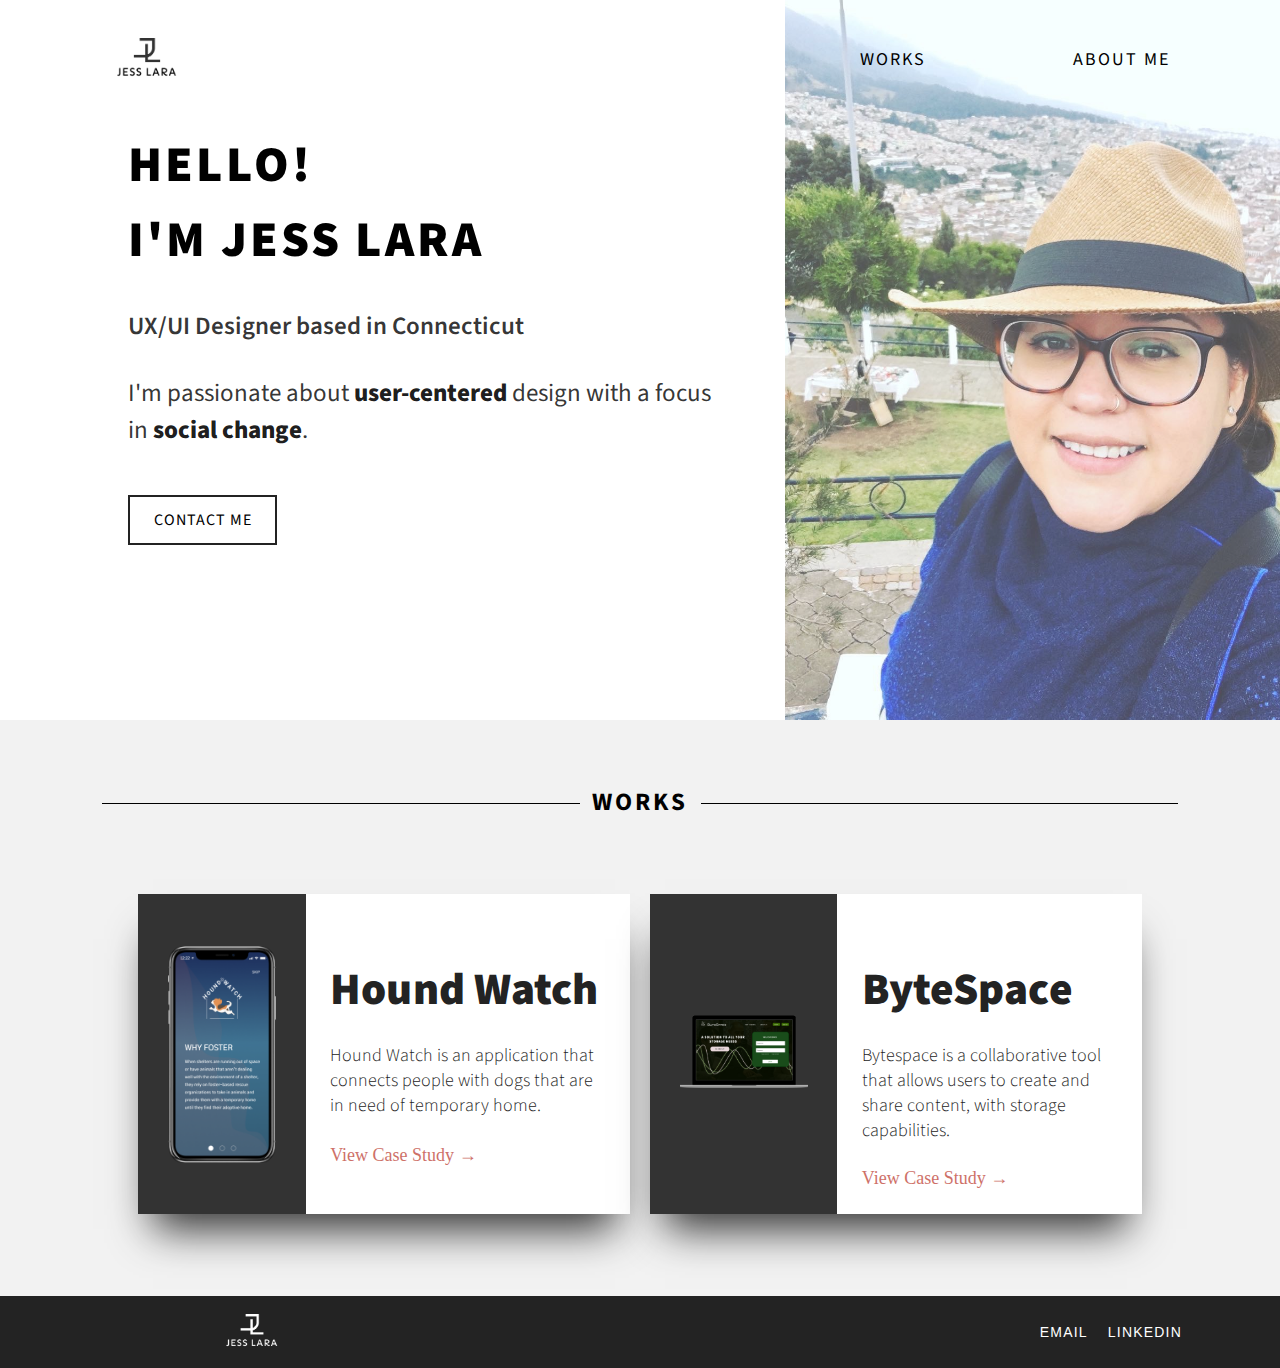
==== commit f63c9ee7: "updated link and photo" ====
--- a/index.html
+++ b/index.html
@@ -59,7 +59,7 @@
       </div>
 <!---ByteSpace------>
     <div class="card">
-      <div class="card__img" id="bytespace"><a href="houndwatch.html"><img src="../images/CaseStudy/ByteSpace/ByteSpaceComputer.png" alt="bytespace"></a></div>
+      <div class="card__img" id="bytespace"><a href="bytespace.html"><img src="../images/CaseStudy/ByteSpace/ByteSpaceComputer.png" alt="bytespace"></a></div>
       <div class="card__content">
         <h2 class="card__content-header">ByteSpace</h2>
         <p class="card__content-paragraph">Bytespace is a collaborative tool that allows users to create and share content, with storage capabilities.</p><a href="bytespace.html" class="card__content-link">View Case Study  </a>
--- a/css/style.css
+++ b/css/style.css
@@ -67,7 +67,7 @@
 }
 
 .nav li a {
-  font: 1.4rem 'Source Sans Pro', cursive;
+  font: 1.4rem 'Source Sans Pro' ;
   color: #000;
   text-transform: uppercase;
   letter-spacing: .2rem;
@@ -316,7 +316,7 @@
 
 .card__content-link {
   color: #BA3428;
-  font-size: 2.5vmin;
+  font-size: 4vmin;
   display: block;
   cursor: pointer;
   opacity: 0.7;
@@ -383,7 +383,7 @@
 /*-----------CASE STUDY: Hound Watch-----------------*/
 .casestudyhero {
   width: 100vw;
-  height: 80vh;
+  height: 100vh;
 }
 
 .herotexthoundwatch{
@@ -392,7 +392,7 @@
   align-content: center;
   justify-content: center;
   text-align: center;
-  padding-top: 25%;
+  padding-top: 20vh;
 }
 
 .herotexthoundwatch  h1 {
@@ -400,12 +400,12 @@
 }
 
 .houndwatchimg{
-  padding: 10% 0 5% 0;
+  padding: 25% 0 15% 0;
   margin: 0 auto;
 }
 
 .houndwatchimg img{
-  height: 70vmin;
+  height: 35vh;
   width: auto;
 }
 
@@ -441,9 +441,9 @@
   width: 100%;
   vertical-align: middle;
   color: #fff;
-  font: 2rem 'Playfair Display', serif;
+  font: 1.8rem 'Montserrat', sans-serif;
   letter-spacing: .1rem;
-  font-weight: 600;
+  font-weight: 300;
   text-transform: capitalize;
   text-align: center;
   text-align: left;
@@ -457,7 +457,7 @@
   left: 9%;
   right: 0%;
   width: 30%;
-  border-bottom: 2px #fff solid;
+  border-bottom: 1.5px #fff solid;
   margin-bottom: 4%;
 }
 
@@ -472,7 +472,7 @@
 .subsectionlabel h2 {
   text-transform: uppercase;
   text-align: left;
-  color: rgba(0,0,0,.8);
+  color: #232323;
   font: 1.4rem 'Source Sans Pro', sans-serif;
   letter-spacing: .1rem;
   font-weight: 600;
@@ -569,9 +569,9 @@
 }
 
 /*_____SWOT ANALYSIS_____*/
-.swotanalysis strong {
+.swotanalysisflex .content strong {
 font: 1.4rem 'Source Sans Pro', sans-serif;
-font-weight: 800;
+font-weight: 600;
 }
 
 .swottable {
@@ -635,6 +635,8 @@
   border-top-right-radius: 3%;
 }
 
+
+
  .user2 .userimage{
   background: linear-gradient(to bottom, rgba(0,0,0,0.1) 0%,rgba(0,0,0,.85) 100%), url("../images/CaseStudy/HoundWatch/jake.jpg") center no-repeat;
 }
@@ -765,11 +767,9 @@
   margin: 0 auto;
 }
 
-.mxgraph{
-  width: 95vw;
-}
+
 .userflows img {
-  width: 100vw;
+  width: 90vw;
   height: auto;
 }
 
@@ -858,6 +858,7 @@
   color: #000;
   font-weight: 800;
 }
+
 
 /*----Hierarchy---*/
 .hierarchy table{
@@ -930,7 +931,7 @@
 }
 
 .name {
-  font: 1.4rem "Source Sans Pro", cursive;
+  font: 1.4rem "Source Sans Pro", ;
 }
 
 .details {
@@ -942,7 +943,7 @@
 
 .details li {
   line-height: 2em;
-  font: 1.4rem "Source Sans Pro", cursive;
+  font: 1.4rem "Source Sans Pro", ;
 }
 
 .hwcolors h3{
@@ -951,7 +952,7 @@
   padding-top: 1%;
   text-transform: uppercase;
   color: #000;
-  padding: 10% 0 2% 10%;
+  padding: 3% 0 2% 10%;
 }
 /*primary colors*/
 #cello{
@@ -1033,39 +1034,39 @@
 
 /*---------Case Study: ByteSpace---------*/
 
-
-/* .herotextcs {
-  max-height: 80%;
-  display: flex;
-  flex-direction: column;
-  flex-wrap: nowrap;
-  align-content: center;
-  justify-content: center;
-  text-align: center;
-}
-
-.herotextcs article h1 {
-  padding-top: 35%;
-  font: 6.5rem 'Lobster', cursive;
-  text-transform: none;
-  color: #00765A;
-}
-
-.herotextcs p {
-  padding: 3.5rem 2rem;
-  font: 1.6rem/1.9 'Source Sans Pro', sans-serif;
-  font-weight: 400;
-}
-
-.bytespacecompimg {
-  padding-bottom: 5rem;
+.bytespacehero{
+  height: 70vh;
 }
 
 .bytespacecompimg img {
   height: auto;
-  max-width: 65%;
-}
-*/
+  max-width: 75%;
+  padding: 15% 0;
+}
+
+.herotextbytespace{
+  padding-top: 15vh;
+}
+
+.userimgbytespace{
+  background: linear-gradient(to bottom, rgba(0,0,0,0.1) 0%,rgba(0,0,0,.85) 100%), url("../images/CaseStudy/ByteSpace/user1.jpg") center no-repeat;
+}
+
+.user2 .userimgbytespace{
+  background: linear-gradient(to bottom, rgba(0,0,0,0.1) 0%,rgba(0,0,0,.85) 100%), url("../images/CaseStudy/ByteSpace/user2.jpg") center no-repeat;
+}
+
+/* BYTESPACE Typeface */
+
+#assistant{
+  font-family: 'Assistant', helvetica, sans-serif;
+  padding: 5% 5%;
+  font-size: 4rem;
+  color: #000;
+  font-weight: 600;
+}
+
+
 
 /* BYTESPACE COLORS */
 
@@ -1085,9 +1086,17 @@
   background-color: #E7D6DA;
 }
 
+#twilight li,
+#mercury li,
+#norway li{
+  color: #232323;
+}
+
 #mercury {
   background-color: #E2E2E2;
 }
+
+
 
 
 /*****************About Me*************/
@@ -1137,15 +1146,9 @@
    font-weight: 700;
 }
 
-.biography p {
-  padding: 0 10%;
-  font: 1.4rem "Source Sans Pro", sans-serif;
-  font-weight: 300;
-  line-height: 2.5rem;
-}
 
 .biotext {
-  padding: 10% 0%;
+  padding: 8% 0 5% 0;
 }
 
 .biotext p strong{
@@ -1153,24 +1156,14 @@
   font-weight: 600;
 }
 
-.label {
-  width: 100%;
-  vertical-align: middle;
-  font-weight: 400;
-  text-transform: uppercase;
-  text-align: center;
-  background-color: #232323;
-  padding: 4%;
-  width: 45%;
-}
-
-.label h2 {
-  color: #fff;
-  font: 1.5rem 'Source Sans Pro', sans-serif;
-  text-align: left;
-  padding: 0 5%;
-  line-height: 2rem;
-}
+.aboutmelabel{
+  width: 50%;
+}
+
+.aboutmelabel:after{
+  left: 8%;
+}
+
 
 .questions p {
   padding: 8% 10%;
@@ -1191,7 +1184,21 @@
 |                                  |
 |__________________________________|*/
 
+
+
+
+
+
+
 @media (min-width: 640px) {
+
+  nav .logo{
+    padding-top: 2.5%;
+  }
+
+  .nav .menu-icon{
+    padding-top: 4%;
+  }
   /*-----Index-----*/
   .herotext{
     display: block;
@@ -1226,7 +1233,7 @@
   }
 
   .houndwatchimg img{
-    height: 50vmin;
+    height: 45vmin;
   }
 
   /*_____PERSONAS_____*/
@@ -1242,7 +1249,9 @@
 
   /*_____USERFLOWS_____*/
 
-
+    .userflows img{
+      width: 90vw;
+    }
   .houndwatchsketches img{
     width: 90vw;
     padding: 0;
@@ -1264,136 +1273,11 @@
 
   /*-----Bytespace-----*/
 
-  /* .herotextcs article h1 {
-    padding-top: 25%;
-    font-size: 7.5rem;
-  }
-
-  .herotextcs p {
-    font-size: 2.2rem;
-    font-weight: 400;
-    padding: 2.5%;
-  }
-
   .bytespacecompimg img {
-    height: auto;
     max-width: 45%;
-  }
-
-  .userdetail {
-    align-content: center;
-    align-self: center;
-    justify-content: center;
-  }
-
-  .userimg {
-    width: 100%;
-    padding: 0;
-    margin: 0 auto;
-  }
-
-  .userimg img {
-    margin: 0 auto;
-  }
-
-  .userinfo {
-    margin: 0 auto;
-    padding: 1% 0;
-  }
-
-  .userbio {
-    padding: 0;
-  }
-
-  .role-description {
-    padding: 5% 8%;
-  }
-
-  .role-description h2 {
-    font-size: 2.2rem;
-    padding-bottom: 2rem;
-  }
-
-  .role-description p {
-    font-size: 2rem;
-  }
-
-  .projectsectionlabel {
-    width: 35%;
-    padding: 3% 3%;
-  }
-
-  .projectsectionlabel h2 {
-    font-size: 1.8rem;
-  }
-
-  .projectsectionlabel::after {
-    left: 8%;
-    margin: 3% 0;
-  }
-
-  .mainsection p {
-    padding: 2% 8%;
-    padding-top: 5%;
-    font-size: 1.6rem;
-  }
-
-  .subsectionlabel {
-    width: 23%;
-  }
-
-  .surveydata table {
-    width: 80%;
-    margin: 0 auto;
-    padding-top: 5%;
-  }
-
-  .swottable table {
-    font-size: 1.4rem;
-    width: 95%;
-    padding-left: 25%;
-  }
-
-  .swottable table td:first-child, .swottable table tr:first-child td {
-    font-size: 1.4rem;
-    width: 30%;
-  }
-
-  .userimg {
-    width: 30%;
-  }
-
-  .userinfo {
-    padding: 5% 0%;
-  }
-
-  .userinfo h2 {
-    font-size: 2.5rem;
-  }
-
-  .userinfo h3,
-  .userinfo strong {
-    font-size: 1.8rem;
-    line-height: 3rem;
-  }
-
-  .bio h3,
-  .usergoals h3 {
-    font-size: 1.9rem;
-  }
-
-  .bio p,
-  .usergoals li {
-    font-size: 1.6rem;
-  }
-
-  .bio p {
-    padding: 5% 5%;
-  }
-
-  .iterations_img img {
-    padding-top: 5%;
-  } */
+    padding: 10% 0;
+  }
+
 
 
 /*-----About Me-----*/
@@ -1413,27 +1297,37 @@
     font-size: 1.6rem;
   }
 
-  .biography p{
+  .biotext p,
+  .questions p{
     font-size: 1.6rem;
+  }
+
+  .biotext p{
+    padding-top: 0;
+    padding-bottom: 0;
+  }
+
+  .aboutmelabel{
+    width: 35%;
   }
 
   .label h2{
     font-size: 1.8rem;
   }
 
-
-
-
-
-
-
-
-
-}
-
-
-
-
+  .questions p{
+    padding: 5% 10%;
+  }
+
+
+
+
+
+
+
+
+
+}
 
 
 
@@ -1445,7 +1339,7 @@
 @media (min-width: 768px) {
 
   .nav .logo {
-    padding: 5% 0 0 10%;
+    padding: 2.5% 0 0 10%;
   }
 
   .nav img{
@@ -1453,7 +1347,7 @@
   }
 
   .nav .menu-icon{
-    padding: 6% 5% 0 0;
+    padding: 4% 5% 0 0;
   }
 
   .herotext{
@@ -1470,7 +1364,29 @@
     font-size: 2.5rem;
   }
 
+  /*-----|_FOOTER_|-----*/
+
+  .fcontainer{
+    height: 8vh;
+  }
+
+  .footerlogo{
+    padding-right: 25%;
+  }
+
+  .footerlogo img{
+    width: 50%;
+  }
+
+  .footlist li a{
+    font-size: 1.6rem;
+  }
+
   /*-----|_Hound Watch_|-----*/
+
+  .casestudyhero{
+    height: 80vh;
+  }
   .herotexthoundwatch {
       padding-top: 15%;
   }
@@ -1610,145 +1526,63 @@
     padding-top: 2%;
   }
 
-
-
-
-
-
-
-
-
-
-
-
-
-
-
-  /*--------BYTESPACE-------
-  .herotextcs article h1 {
-    padding-top: 20%;
-  }
-
-  .herotextcs p {
-    padding: 3% 5%;
-  }
-
-  .bytespacecompimg{
-    padding-bottom: 2%;
+  /*-------BYTESPACE------*/
+
+  .bytespacehero{
+    height: 45vh;
+  }
+
+
+  /*-------ABOUT ME------*/
+
+  .headerimg{
+    height: 65vh;
+  }
+
+  .title h1{
+    font-size: 4rem;
+  }
+
+}
+
+
+/*--------LANDSCAPE---------*/
+
+@media only screen and (min-device-width: 375px) and (max-device-height: 812px) and (orientation : landscape) and (-webkit-device-pixel-ratio: 3) {
+
+  .casestudyhero{
+    height: 100vh;
+  }
+
+  .herotexthoundwatch{
+    padding-top: 10%;
+  }
+
+  .bytespacehero{
+    height: 100vh;
   }
 
   .bytespacecompimg img {
     height: auto;
-    max-width: 35%;
-  }
-
-  .subsectionlabel {
-    width: 25%;
-  }
-
-  .subsectionlabel::after {
-    width: 25%;
-    left: 11%;
-  }
-
-  .researchdata {
+    max-width: 28%;
+    padding: 2.5% 0;
+  }
+
+  .portfolio_works{
     display: flex;
     flex-direction: row;
-    justify-content: center;
-    align-content: center;
-    margin: 0;
-  }
-
-  .surveydata {
-    align-self: center;
-    padding-left: 5%;
-  }
-
-  .surveydata table {
-    width: 100%;
-  }
-
-  .chart {
-    width: 55%;
-    padding: 0%;
-  }
-
-  #personas {
-    display: flex;
-  }
-
-  .personas {
-    margin: 1%;
-    width: 50%;
-  }
-
-  .userdetail {
-    margin: 0 auto;
-  }
-
-  .userimg {
-    width: 40%;
-    margin: 0 auto;
-  }
-
-  .userflows {
-    padding: 0% 5%;
-  }
-
-  .userflows img {
-    width: 90vw;
-    margin: 0 auto;
-  }
-
-  .bytespacesketches {
-    padding: 5% 8%;
-  }
-
-  .bytespacesketches img {
-    width: 85vw;
-  }
-
-  .lowfid_img {
-    padding: 5% 8%;
-  }
-
-  .lowfid_img img {
-    width: 80vw;
-  }
-
-  .highfid_img {
-    padding: 5% 8%;
-  }
-
-  .highfid_img img {
-    width: 80vw;
-  }
-
-  .iterations_img {
-    padding: 0% 8%;
-  }
-
-  .iterations_img img {
-    width: 80vh;
-  }
-
-  .typefaceimg {
-    padding: 0% 15%;
-  }
-
-  .typefaceimg img {
-    width: 60vh;
-  } */
-
-  /*-------ABOUT ME------*/
-
-  .headerimg{
-    height: 65vh;
-  }
-
-  .title h1{
-    font-size: 4rem;
-  }
+  }
+
+  .card{
+    height: 70vmin;
+  }
+
+  #houndwatch img{
+    height: 65%;
+    margin: 35% 15%;
+    padding: 0;
+  }
+
 
 }
 
@@ -1801,7 +1635,7 @@
   .nav li a {
     text-align: left;
     font-size: 1.8rem;
-    font-weight: 600;
+    font-weight: 400;
     padding: 0;
     width: 100%;
     text-align: center;
@@ -1839,6 +1673,10 @@
     display: none;
   }
 
+#currentpage{
+  color: #000;
+  font-weight: 700;
+}
 
 /* Project Section */
 
@@ -1972,7 +1810,7 @@
     padding: 3% 10%;
     justify-content: center;
     align-content: center;
-    background-color: rgba(0,0,0,.8);
+    background-color: rgba(0,0,0,.7);
   }
 
   .role-description div{
@@ -2018,6 +1856,7 @@
   }
 
   .content p{
+    color: #000;
     padding-left: 0;
     font-size: 2rem;
   }
@@ -2027,17 +1866,17 @@
   }
 
   .research .projectsectionlabel{
-    padding-left: 10%;
+    padding-left: 15%;
   }
 
   .content_research{
-    padding: 0% 10%;
+    padding: 0% 15%;
     margin-bottom: 5%;
   }
 
   .subsectionlabel{
     padding: 10% 0 5% 0;
-    margin: 0 10%;
+    margin: 0 15%;
   }
 
   /* SURVEY DATA */
@@ -2067,7 +1906,7 @@
 
   .swotanalysisflex{
     display: flex;
-    margin: 0 10%;
+    margin: 0 15%;
   }
 
   .swotanalysisflex .content{
@@ -2124,7 +1963,7 @@
     /* User Stories */
 
     .userstories .content{
-      margin-left: 10%;
+      margin: 0 15%;
       width: 40%;
       position: relative;
     }
@@ -2138,19 +1977,19 @@
       position: absolute;
       top: 5%;
       left: 100%;
-      width: 100%;
-      padding: 15% 5%;
+      width: 75%;
+      padding: 15% 3%;
       background-color: #f2f2f2;
     }
 
     .storieslist ul{
-      margin: 0 10%;
+      margin: 0 0%;
     }
 
-/* User Stories */
+/* User Flows */
 
 .userflows_content{
-margin: 0 10%;
+margin: 0 15%;
 margin-bottom: 5%;
 }
 
@@ -2191,7 +2030,7 @@
 /* Wireframes */
 
 .wireframes_content{
-  margin: 0 10%;
+  margin: 0 15%;
   padding: 0;
 }
 
@@ -2214,24 +2053,24 @@
 .content_flex{
   display: flex;
   flex-direction: row;
-  margin: 0 10%;
+  margin: 0 15%;
 }
 
 .content_flex_flip{
   display: flex;
   flex-direction: row-reverse;
-  margin: 0 10%;
+  margin: 0 15%;
 }
 
 .low-fidelity_content{
   padding: 0;
-  width: 50%;
+  width: 40%;
 }
 
 .low-fidelity_content p{
   padding: 0;
   margin: 0;
-  padding-right: 20%;
+  padding-right: 15%;
 }
 
 .lowfid_img{
@@ -2240,7 +2079,7 @@
 }
 
 .lowfid_img img{
-  width: 45vw;
+  width: 42vw;
   margin: 0;
 }
 
@@ -2248,23 +2087,24 @@
 
 .high-fidelity_content{
   padding: 0;
-  width: 50%;
+  width: 35%;
 }
 
 .high-fidelity_content p{
+  text-align: right;
+}
+
+.highfid_img{
+  width: 40%;
+  left: 15%;
+  transform: translatex(-60%);
+
+
+}
+
+.highfid_img img{
   padding: 0;
-  margin: 0;
-  padding-left: 20%;
-  text-align: right;
-}
-
-.highfid_img{
-  width: 60%;
-
-}
-
-.highfid_img img{
-  width: 50vw;
+  width: 42vw;
   margin: 0;
 }
 
@@ -2272,7 +2112,7 @@
 
 .iterations_content{
   padding: 0;
-  width: 50%;
+  width: 40%;
 }
 
 .iterations_content p{
@@ -2286,20 +2126,20 @@
 }
 
 .iterations_img img{
-  width: 45vw;
+  width: 42vw;
   margin: 0;
 }
 
 /* Branding */
 
 .branding .projectsectionlabel{
-  margin-top: 10%;
-  padding-left: 10%;
+  margin-top: 12%;
+  padding-left: 15%;
 }
 
 .branding_content {
   padding: 0;
-  margin: 0 10%;
+  margin: 0 15%;
 }
 
 /*---- Fonts ----*/
@@ -2308,7 +2148,7 @@
 .hierarchy{
   background-color: #f2f2f2;
   padding: 0;
-  padding: 0 10%;
+  padding: 0 15%;
 }
 
 .fonts{
@@ -2331,12 +2171,16 @@
 }
 
 .color-list {
-  margin: 0 10%;
+  margin: 0 15%;
   flex-wrap: nowrap;
   overflow: visible;
   padding: 0;
   height: 50vh;
-  width: 80vw;
+  width: 70vw;
+}
+
+.hwcolors h3{
+  padding: 1% 0 2% 15%;
 }
 
 .color:hover {
@@ -2358,456 +2202,67 @@
 /* CONCLUSION */
 
 .conclusion .projectsectionlabel{
-  margin-left: 10%;
+  margin-left: 15%;
 }
 
 .conclusion .content{
-  margin: 0 10%;
+  margin: 0 15%;
 }
 
 .conclusion .content p{
   background-color: #fff;
   padding: 5% 0;
   padding-bottom: 10%;
-}
-
-
-
-
-
-
-
-
-
-
-
-
-
-
-
-
-
-
-
-
-
-  /* .casestudyhero {
-    height: 85vh;
-  }
-
-  .herotextcs {
+  line-height: 1.5;
+}
+
+/*-------BYTESPACE--------*/
+
+  .bytespacehero{
+    height: 75vh;
+  }
+
+  .bytespacecompimg img{
+    padding: 5% 0;
+  }
+
+  /* problem/solution */
+
+  .bytespaceproblemsolution .sub1{
+    width: 40vw;
     margin: 0;
-  }
-
-  .herotextcs article h1 {
-    padding-top: 15%;
-  }
-
-  .herotextcs p {
-    padding: 2% 0 2% 0;
-  }
-
-  .bytespacecompimg {
-    padding-bottom: 3%;
-  }
-
-  .bytespacecompimg img {
-    height: auto;
-    max-width: 30%;
-  }
-
-  .problem-solution, .research, .branding  {
-    position: inherit;
-  }
-
-
-  .role-description div {
-    align-items: center;
-  }
-
-  .role-description h2 {
-    font-size: 1.8rem;
-  }
-
-  .role-description p {
-    width: 85%;
-    font-size: 1.6rem;
-  }
-
-  .main {
-    padding: 5% 15%;
-  }
-
-  .content {
-    width: 100%;
-    display: flex;
-    flex-direction: row;
-    padding-bottom: 10%;
-    position: relative;
-    top: 0
-  }
-
-  .content p {
+    padding: 5%;
+  }
+
+  .bytespaceproblemsolution .sub2{
+    width: 40vw;
+    margin: 0;
+    padding: 5%;
+    padding-left: 10%;
+  }
+
+  .bytespaceproblemsolution .content p{
     padding: 0;
-    padding-left: 30%;
-    position: relative;
-  }
-
-  .mainsection {
+  }
+
+  /* userflow */
+
+  .bytespaceuserflow{
+    padding: 0 5%;
+    background-color: #fff;
+  }
+
+  .bytespaceuserflow img{
+    width: 90vw;
+  }
+
+  /* font */
+
+  .bytespacefont{
+    background-color: #fff;
     padding-top: 0;
   }
 
-  .projectsectionlabel {
-    width: 20%;
-    height: 0rem;
-    position: absolute;
-    justify-content: center;
-    align-self: center;
-    padding: 5% 3%;
-    margin: 0;
-    top: 0;
-  }
-
-  .projectsectionlabel h2 {
-    font-size: 1.6rem;
-    padding: 0;
-    margin: 0;
-    top: 50%;
-    transform: translate(-3%, -50%);
-  }
-
-  .projectsectionlabel::after {
-    left: 10%;
-    top: 8%;
-    bottom: 8%;
-  }
-
-  .subsectionlabel {
-    width: 13%;
-    margin-top: 0%;
-    background-color: #fff;
-    padding: 0 3.5%;
-    padding-bottom: 4%;
-    top: 0%;
-    transform: none;
-    margin-left: 8%;
-    margin-top: 2%;
-  }
-
-  .subsectionlabel h2 {
-    color: #232323;
-    text-align: left;
-    padding: 0;
-    margin: 0;
-    font-weight: 600;
-  }
-
-  .subsectionlabel::after {
-    display: none;
-  }
-
-  .sketches {
-    margin-top: 15%;
-  }
-
-  .researchcontent {
-    padding-bottom: 5%;
-    position: relative;
-  }
-
-  .researchdata {
-    margin: 0 -21.3%;
-    padding: 0 height: 45%;
-    margin-bottom: 5%;
-  }
-
-  .surveydata {
-    justify-content: center;
-    padding-top: 0;
-  }
-
-  .surveydata table {
-    width: 100%;
-  }
-
-  .surveydata table tr {
-    height: 8rem;
-  }
-
-  .surveydata table td {
-    font-size: 1.6rem;
-  }
-
-  .surveydata>table td:first-child {
-    font-size: 3rem;
-  }
-
-  .chart {
-    padding-top: 5%;
-  }
-
-  .chart h1 {
-    font-size: 2rem;
-    padding: 0;
-    padding-bottom: 2%;
-    margin: 0;
-  }
-
-  .swottable {
-    margin: 0 -21.3%;
-    margin-bottom: 10%;
-  }
-
-  .swottable h2 {
-    font-weight: 700;
-  }
-
-  .swottable table {
-    padding-left: 30%;
-    padding-top: 2%;
-    font-size: 5rem;
-    width: 95%;
-  }
-
-  .swottable table td {
-    font-size: 1.8rem;
-    padding: 1%;
-    font-weight: 400;
-  }
-
-  .swottable table td:first-child,
-  .swottable table tr:first-child td {
-    font-size: 2rem;
-  }
-
-  #personas {
-    display: flex;
-    flex-direction: row;
-    margin-top: 15%;
-    justify-content: space-between;
-    margin-bottom: 10%;
-  }
-
-  .pesonas {
-    margin: 1%;
-  }
-
-  .bio p {
-    padding: 5% 4%;
-    margin: 0
-  }
-
-  .userimg {
-    width: 15%;
-    padding: 0;
-    margin:0 auto;
-  }
-
-
-  .userinfo {
-    padding-top: 5%;
-    margin: 0;
-  }
-
-  .userinfo h2 {
-    font-size: 2rem;
-  }
-
-  .userflows{
-    padding: 0;
-    margin-top: -6%;
-  }
-
-  .userflows img {
-    width: 70vw;
-  }
-
-  .sketches{
-    margin-top: 5%;
-  }
-
-  .bytespacesketches{
-    padding: 0;
-    padding-bottom: 10%;
-  }
-
-  .bytespacesketches img {
-    width: 70vw;
-  }
-
-  .lowfid_img{
-    padding: 0 8%;
-    padding-bottom: 10%;
-  }
-
-  .lowfid_img img {
-    width: 65vw;
-  }
-
-  .highfid_img {
-    padding-top: 0%;
-  }
-
-  .highfid_img img {
-    width: 65vw;
-  }
-
-  .iterations_img {
-    padding-bottom: 5%;
-  }
-
-  .iterations_img img {
-    width: 65vw;
-  }
-
-  .typeface {
-    display: flex;
-    flex-direction: row;
-  }
-
-  .typefaceimg {
-    margin: 0;
-    padding: 0;
-  }
-
-  .typefaceimg img{
-    width: 25vw;
-    top: 0;
-    left: -25;
-    transform: translate(-80%);
-  }
-
-  .conclusion .content {
-    display: flex;
-    flex-direction: column;
-    height: 35rem;
-    padding-top: 5%;
-    flex-overflow: none;
-  }
-
-  .conclusion p {
-    margin: 0 -21.3%;
-    margin-top: 12%;
-    line-height: 3rem;
-    padding: 5% 15% 5% 15%;
-  }
-
-  .colors .content{
-    display: flex;
-    flex-direction: row;
-    width: 50vw;
-  }
-
-  */
-/*
-
-
-
-
-
-
-  .name {
-    font-size: 1.4em;
-    font: 1.5rem "Libre-Franklin", sans-serif;
-  }
-
-  .name {
-    font-size: 1.5rem;
-    color: #000;
-  }
-
-  #twilight,
-  #mercury {
-    color: #232323;
-  }
-
-
-
-  .details li {
-    line-height: 5rem;
-    font: 1.5rem "Source Sans Pro", sans-serif;
-  }
-
-  .subsectionlabel {
-    height: 0;
-  }
-
-  .userimg {
-    width: 40%;
-    margin: 0 auto;
-  }
-
-  .conclusion
-
-  .conclusion p{
-    padding-bottom: 8%;
-  }
-
-  currentpage{
-    font-weight: 800;
-  }
-
-  /*-----HoundWatch-----*/
-  /* .hwcontainer{
-    background-color: #fff;
-  }
-
-  .herotexthoundwatch{
-    padding-top: 25%;
-  }
-
-  .houndwatchimg img{
-    width: 45vw;
-  }
-
-  .houndwatchsketches img,
-  .lowfid_img img,
-  .highfid_img img
-  {
-    width: 70vw;
-    padding: 0 0 10% 20%;
-  }
-
-  .userstories .content{
-    display: block;
-  }
-
-  .storieslist{
-    padding: 3% 0 3% 24%;
-    display: block;
-  }
-
-  .userflows{
-    padding-bottom: 10%;
-  }
-
-  .typeface{
-    display: block;
-    width: 100%;
-    margin-bottom: 5%;
-  }
-
-
- .hwcolors .content{
-  display: flex;
-  flex-direction: column;
-  margin: 0 10%;
-} */
-
-/* .hwcolors .content h3{
-padding-bottom: 1%;
-}
-
-.hwcolors .subsectionlabel{
-  margin: 0;
-  padding: 0;
-  margin-bottom: 5%;
-  display: block;
-  margin-left: -50%;
-}
-
-.conclusion .content{
-  display: block; */
 
 
 
@@ -2824,19 +2279,10 @@
   font-size: 8rem;
 }
 
-.biography{
-  padding: 0% 15%;
-}
-
-.questions{
-  display: flex;
-  flex-direction: row;
-  position: relative;
-  padding-bottom: 10%;
-}
+
 
 .biotext{
-  padding: 5% -10%;
+  padding: 5% 15%;
 }
 
 .biotext p{
@@ -2846,31 +2292,38 @@
   padding: 0;
 }
 
+.biotext p strong{
+  font-size: 2rem;
+}
+
 .amintro p{
   font-size: 2rem;
   padding: 5% 15%;
   line-height: 3rem;
 }
 
+.amintro p strong{
+  font-size: 2rem;
+}
+
 .aboutmelabel{
-  width: 20%;
-  padding: 7% 3%;
-  position: absolute;
-}
+  padding-left: 15%;
+  width: 35%;
+  margin-bottom: 5%;
+}
+
 
 .aboutmelabel h2{
-  font-size: 2rem;
-  line-height: 2.5rem;
-  width: 10rem;
+  font-size: 2.5rem;
 }
 
 .questions p{
   font-size: 2rem;
   line-height: 3.5rem;
   font-weight: 400;
-  padding: 0 0 0 25%;
-}
-
+  padding: 0 15%;
+  margin-bottom: 10%;
+}
 
 }
 
@@ -2935,190 +2388,185 @@
     font-size: 2vmin;
   }
 
+  /*------Footer------*/
+
+  .footerlogo{
+    padding-left: 10%;
+  }
+
+  .footlist li{
+    padding-left: 2rem;
+  }
+
   /*------HoundWatch------*/
 
   .casestudyhero{
     height: 100vh;
   }
-.herotexthoundwatch{
-  padding-top: 12%;
-}
-
-.herotexthoundwatch img{
-  width: 28vw;
-}
-
-.herotexthoundwatch h1{
-  font-size: 5rem;
-}
-
-.houndwatchimg{
-  padding-bottom: 2%;
-}
-
-
-
-
-
-
-/*
-
-
-
-
-
-  /*-------BYTESPACE------*/
-  /* .casestudyhero{
-    height: 60vh;
-  }
-  .herotextcs{
-    display: flex;
-    flex-direction: row;
-    height: 30vh;
-  }
-
-  .herotextcs article h1{
-    padding-top: 13vh;
-  }
-
-  .herotextcs p{
-    padding: 2% 0 2% 0;
-  }
-
-  .bytespacecompimg img{
+  .herotexthoundwatch{
+    padding-top: 12%;
+  }
+
+  .herotexthoundwatch img{
+    height: 25vw;
+    width: auto;
+  }
+
+  .herotexthoundwatch h1{
+    font-size: 8rem;
+  }
+
+  .houndwatchimg{
+    padding-bottom: 0;
+  }
+
+  /* role description */
+
+  .role-description{
+    padding: 5% 10%;
+  }
+
+  .role-description h2{
+    font-size: 2.5rem;
+  }
+
+  .role-description p{
+    font-size: 2rem;
+  }
+
+  /* section label */
+
+  .projectsectionlabel h2{
+    font-size: 3.5rem;
+  }
+
+  .content p{
+    font-size: 2.2rem;
+  }
+
+  /* sub-section label */
+
+  .subsectionlabel h2{
+    font-size: 3rem;
+  }
+
+  /* research */
+
+  .surveydata table{
     width: 55vw;
   }
 
-  .bytespacecompimg{
-    padding-bottom: 2%;
-  }
-
-  .role-description{
-    width: 70%;
+  .surveydata table td{
+    font-size: 1.8rem;
+  }
+
+  .surveydata>table td:first-child{
+    font-size: 2.5rem;
+  }
+
+  .chart h1{
+    margin-top: 4%;
+    font-size: 1.8rem;
+    line-height: 2;
+    font-weight: 600;
+  }
+
+  /* user persona */
+  .user,
+  .userimage{
+    width: 25vw;
+  }
+
+  .user{
+    margin: 0 2%;
+  }
+
+  .user .biography{
+    padding: 5% 5% 10% 5%;
+  }
+
+  .usercontent,
+  .goals{
     padding: 5% 10%;
-    margin: 0 15%;
-  }
-
-  .role-description div{
-    padding: 0;
-  }
-  .researchdata{
-    justify-content: space-between;
-    height: 45vh;
-  }
-
-  .surveydata{
-    width: 45%;
-    padding-left: 20%;
-    padding-top: 4%;
-  }
-
-  .chart{
-    width: 35%;
-    left: 0;
-  }
-
-  .swottable{
-    height: 58vh;
-    margin-bottom: 5%;
-  }
-
-  .swottable h2{
-    padding-left: 15%
-  }
-
-  .swottable table{
-    padding-top: 0;
-    padding-left: 25%;
+  }
+
+  .user1 .biography{
     width: 80%;
   }
 
-  #personas{
-    margin-bottom: 0%;
-  }
-
-  .bytespacesketches{
-    padding: 0 30%;
-    padding-bottom: 5%;
-  }
-
-  .bytespacesketches img{
-    width: 40vw;
-  }
-
-  .lowfid_img{
-    padding: 0 30%;
-    padding-bottom: 5%;
-  }
-
-  .lowfid_img img{
-    height: 60vh;
-    width: auto;
-  }
-
-  .highfid_img{
-    padding: 0 30%;
-    padding-bottom: 5%;
-  }
-
-  .highfid_img img{
-    height: 60vh;
-    width: auto;
-  }
-
-  .iterations_img{
-    padding: 0 30%;
-    padding-bottom: 5%;
-  }
-
-  .iterations_img img{
-    height: 60vh;
-    width: auto;
-  }
-
-  .color-list{
-    width: 50vw;
-    height: 45vh;
-    margin-left: 35%;
-  }
-
-  .conclusion p{
-    padding-bottom: 5%;
-  }
-
-  .content p{
-    font-size: 1.8rem;
-  }
-
-  .projectsectionlabel{
-    width: 18%;
-    padding: 3.5% 3%;
-    margin-left: 10%;
-  }
-
-  .projectsectionlabel h2{
-    font-size: 1.8rem;
-    font-weight: 800;
-    transform: translate(-10%, -50%);
-  }
-
-  .subsectionlabel{
-    margin-top: 0;
-    padding-top: 1%;
-  }  */
+  .user2 .biography{
+    width: 100%;
+  }
+
+  .user3 .biography{
+    width: 80%;
+  }
+
+
+
+  /* user stories */
+  .userstories .content a{
+    font-size: 2.2rem;
+  }
+
+  .storieslist ul {
+    margin: 0 5%;
+  }
+
+    /* sketches */
+
+    .houndwatchsketches{
+      height: 67vh;
+    }
+
+
+  /* typography */
+  .fonts h3,
+  .hierarchy h3{
+    font-size: 2.5rem;
+  }
+
+  #gothic,
+  #libre{
+    font-size: 4rem;
+  }
+
+  .hierarchy table{
+
+  }
+
+/*------BYTESPACE------*/
+  .bytespacehero{
+    height: 100vh;
+  }
 
 
 
 
 /*------ABOUT ME------*/
 
+.headerimg{
+  margin-right: 18%;
+  height: 75vh;
+}
+
 .aboutmelabel{
-  width: 12%;
-  padding: 5% 3%;
-  position: absolute;
-  margin-left: 5%;
-}
-
-
-
-}
+  width: 45%;
+  margin-bottom: 2%;
+}
+
+.amintro p,
+.amintro p strong{
+  font-size: 2.2rem;
+}
+
+.biotext{
+  padding-bottom: 2%;;
+}
+
+.questions p{
+  margin-bottom: 5%;
+}
+
+
+}
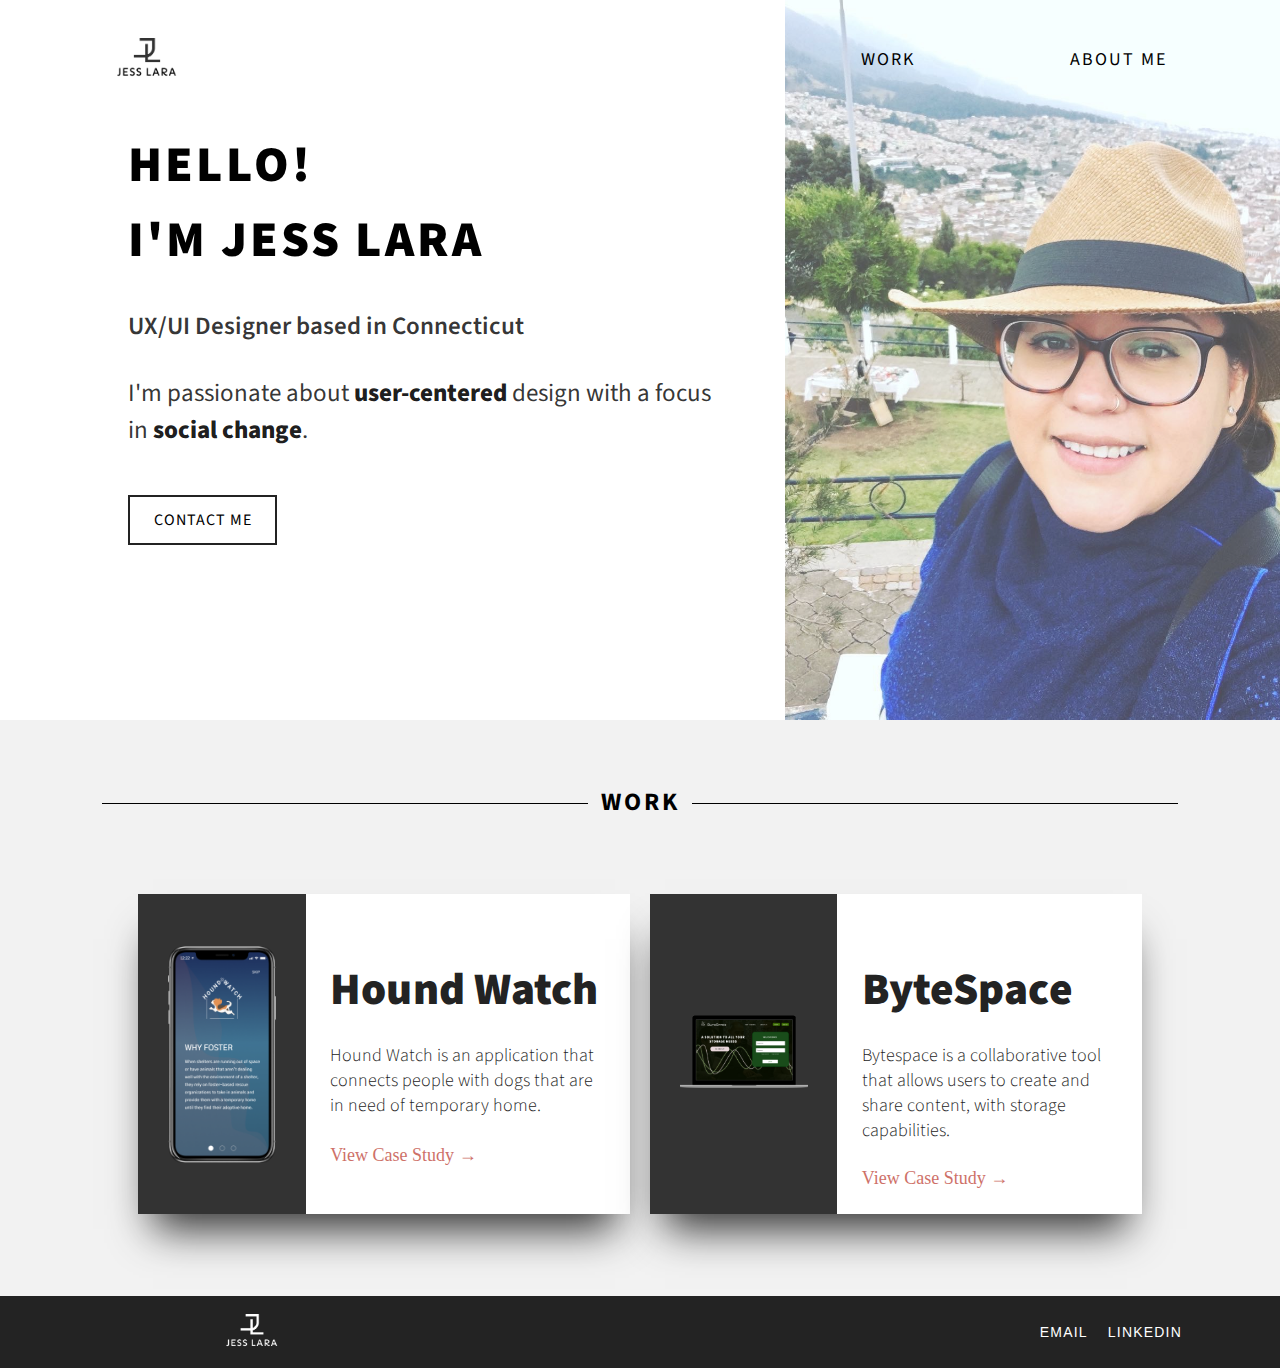
==== commit c3c4822e: "updates" ====
--- a/index.html
+++ b/index.html
@@ -22,7 +22,7 @@
           <input class="menu-btn" type="checkbox" id="menu-btn" />
           <label class="menu-icon" for="menu-btn"><span class="navicon"></span></label>
           <ul class="menu">
-            <li><a href="index.html#works">Works</a></li>
+            <li><a href="index.html#works">Work</a></li>
             <li><a href="aboutme.html">About Me</a></li>
           </ul>
         </nav>
@@ -44,7 +44,7 @@
       </section>
 
       <div class="sectionline">
-        <h1 class="line-title">Works</h1>
+        <h1 class="line-title">Work</h1>
       </div>
 
     <!--Projects / Works Section----->
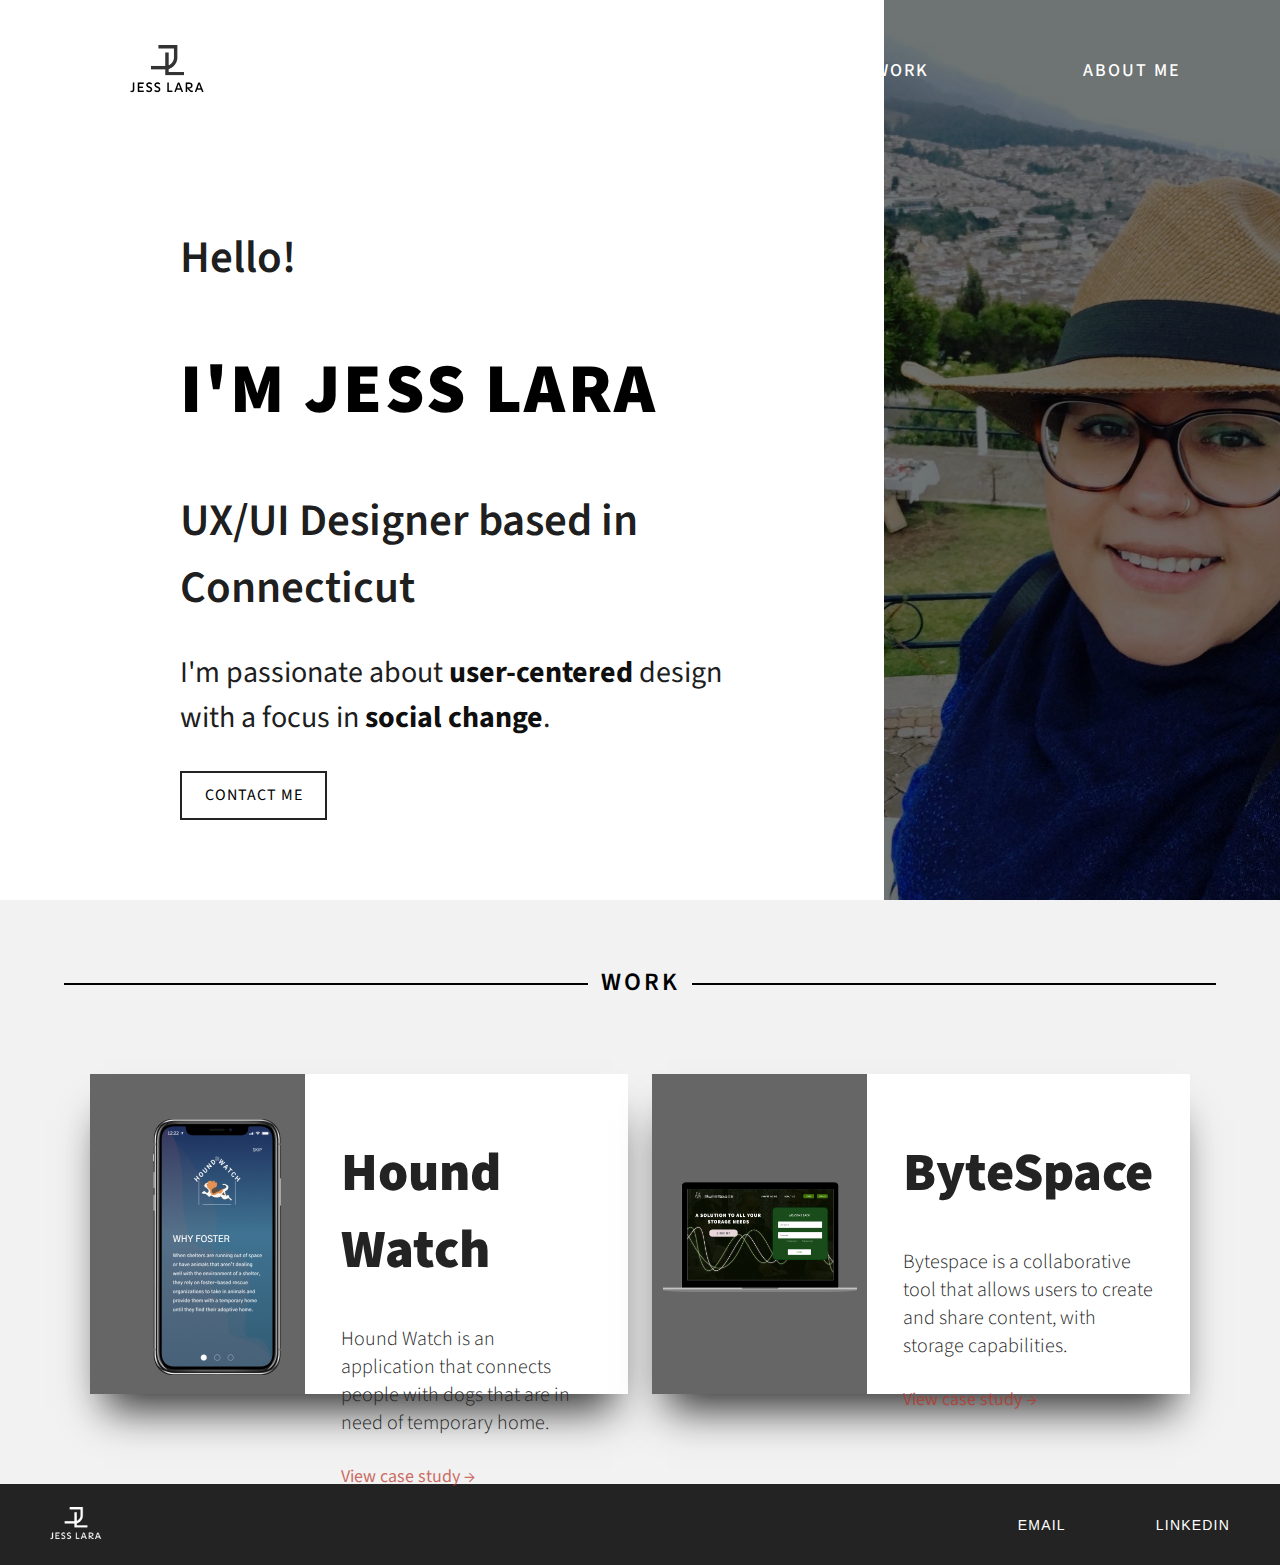
==== commit 30a9aa00: "updated post sam review" ====
--- a/index.html
+++ b/index.html
@@ -30,8 +30,8 @@
       <!--Hero Text Section---->
         <div class="herocontent" id="startchange">
           <div class="herotext">
-            <h1>Hello!<br>
-            I'm Jess Lara</h1>
+            <h2>Hello!</h2>
+            <h1>I'm Jess Lara</h1>
             <h2>UX/UI Designer based in Connecticut</h2>
             <p>I'm passionate about <strong> user-centered</strong> design with a focus in <strong>social change</strong>.</p>
             <a href="mailto:lara.jessenia@gmail.com? Subject=Hello%20Jess" alt="contact me" class="cmbutton">Contact Me</a>
@@ -53,16 +53,16 @@
       <div class="card">
         <div class="card__img" id="houndwatch"><a href="houndwatch.html"><img src="HW Welcome Screen.png" alt="Houndwatch project image"></a></div>
         <div class="card__content">
-          <h2 class="card__content-header">Hound Watch</h2>
-          <p class="card__content-paragraph">Hound Watch is an application that connects people with dogs that are in need of temporary home.</p><a href="houndwatch.html" class="card__content-link">View Case Study  </a>
+          <a href="houndwatch.html"><h2 class="card__content-header">Hound Watch</h2></a>
+          <p class="card__content-paragraph">Hound Watch is an application that connects people with dogs that are in need of temporary home.</p><a href="houndwatch.html" class="card__content-link">View case study  </a>
         </div>
       </div>
 <!---ByteSpace------>
     <div class="card">
       <div class="card__img" id="bytespace"><a href="bytespace.html"><img src="../images/CaseStudy/ByteSpace/ByteSpaceComputer.png" alt="bytespace"></a></div>
       <div class="card__content">
-        <h2 class="card__content-header">ByteSpace</h2>
-        <p class="card__content-paragraph">Bytespace is a collaborative tool that allows users to create and share content, with storage capabilities.</p><a href="bytespace.html" class="card__content-link">View Case Study  </a>
+        <a href="bytespace.html"><h2 class="card__content-header">ByteSpace</h2></a>
+        <p class="card__content-paragraph">Bytespace is a collaborative tool that allows users to create and share content, with storage capabilities.</p><a href="bytespace.html" class="card__content-link">View case study  </a>
       </div>
     </div>
     </section>
--- a/css/style.css
+++ b/css/style.css
@@ -13,7 +13,7 @@
   color: #000;
   text-transform: uppercase;
   letter-spacing: .3rem;
-  font-weight: 700;
+  font-weight: 800;
 }
 
 h2 {
@@ -46,7 +46,7 @@
 .hero {
   height: 100vh;
   overflow: hidden;
-  width: 100%;
+  width: 100vw;
   background-color: #fff;
 }
 
@@ -81,7 +81,7 @@
 nav .logo {
   display: block;
   float: left;
-  padding: 5% 0 0 5%;
+  padding: 5% 0 2% 5%;
   text-decoration: none;
 }
 
@@ -173,46 +173,47 @@
   overflow: hidden;
   display: flex;
   flex-direction: row;
+  height: 100vh;
   width: 100vw;
-  height: 100%;
   position: relative;
 }
 
 .herotext{
-  display: block;
-  padding: 45% 7%;
+  padding: 35vmin 5vmin;
 }
 
 .herotext h1{
-  font-size: 2.5rem;
+  font-size: 2.6rem;
   line-height: 1.5;
   font-weight: 900;
+  padding: 5vmin 0;
 }
 
 .herotext h2{
-  padding-top: 20%;
   font-size: 2rem;
+  font-weight: 600;
   line-height: 1.5;
-  color: rgba(0,0,0,.8);
-}
+  color: rgba(0,0,0,.9);
+}
+
 
 .herotext p{
-  padding-top: 15%;
-  font-size: 1.8rem;
+  color: rgba(0,0,0,.9);
+  font-size: 2rem;
+  font-weight: 400;
   line-height: 1.5;
-  font-weight: 400;
-  padding-bottom: 25%;
-  color: rgba(0,0,0,.8);
+  padding: 5vmin 0 15vmin 0;
 }
 
 .herotext strong{
-  font-size: 1.8rem;
-  font-weight: 800;
-  color: rgba(0,0,0,.9);
+  font-size: 2rem;
+  font-weight: 700;
+  color: rgba(0,0,0,.95);
 }
 
 .heroimg {
   width: 90%;
+  background-color: #fff;
 }
 
 .heroimg img{
@@ -220,7 +221,7 @@
   width: 100%;
   height: 100%;
   object-fit: cover;
-  opacity: 0.7;
+  opacity: .7;
 }
 
 .cmbutton {
@@ -258,41 +259,40 @@
 .portfolio_works {
   display: flex;
   flex-direction: column;
-  cursor: pointer;
   justify-content: space-between;
-  padding: 5% 5%;
+  margin: 7vmin 6vmin;
 }
 
 .card {
-  width: 90vmin;
+  width: 88vmin;
   height: 55vmin;
   display: flex;
-  box-shadow: 0 3rem 4rem -1.5rem rgba(0, 0, 0, 0.7);
+  box-shadow: 0 3rem 4rem -1.5rem rgba(0, 0, 0, 0.9);
   background-color: #fff;
   justify-content: space-between;
-  margin-bottom: 5%;
+  margin: 4vmin 0;
 }
 
 .card__img{
   width: 35%;
   height: 100%;
-  background-color:rgba(0, 0, 0, .8) ;
+  background-color:rgba(0, 0, 0, .60);
 }
 
 .card__img img{
-  height: 100%;
+  height: 80%;
   width: auto;
-  padding: 10%;
+  margin: 20% 15%;
 }
 
 #bytespace img{
-  width: 100%;
+  width: 90%;
   height: auto;
-  padding: 60% 10%;
+  margin: 50% 5%;
 }
 
 .card__content {
-  padding: 10% 5%;
+  padding: 8% 0%;
   box-sizing: border-box;
   width: 60%;
 }
@@ -301,22 +301,21 @@
   font-weight: 900;
   font-size: 5.4rem;
   font-size: 7vmin;
-  text-transform: capitalize;
   letter-spacing: 0.01rem;
-  line-height: 0.91;
-  margin: 3vmin 0 3.5vmin;
+  margin: 2vmin 0 3vmin 0;
 }
 
 .card__content-paragraph {
   font-size: 1.4rem;
   line-height: 1.2;
   font-weight: 300;
-  margin-bottom: 2.5vmin;
+  margin-bottom: 3vmin;
+  padding: 0 3vmin 0 0;
 }
 
 .card__content-link {
   color: #BA3428;
-  font-size: 4vmin;
+  font: 4vmin 'Source Sans Pro', sans-serif;
   display: block;
   cursor: pointer;
   opacity: 0.7;
@@ -536,6 +535,12 @@
   font-weight: 500;
 }
 
+.surveydata h2{
+  font: 2rem 'Source Sans Pro', sans-serif;
+  font-weight: 600;
+  text-align: center;
+}
+
 td {
   text-emphasis: left;
   padding: 1rem;
@@ -559,7 +564,8 @@
   color: #000;
   padding-bottom: 1rem;
   font: 1.4rem 'Source Sans Pro', sans-serif;
-  text-transform: uppercase;
+  text-transform: capitalize;
+  line-height: 1.5;
   font-weight: 500;
 }
 
@@ -1193,16 +1199,20 @@
 @media (min-width: 640px) {
 
   nav .logo{
-    padding-top: 2.5%;
+    padding: 3% 0 2% 8%;
+  }
+
+  .nav img{
+    width: 35%;
   }
 
   .nav .menu-icon{
-    padding-top: 4%;
+    padding-top: 5%;
   }
   /*-----Index-----*/
+
   .herotext{
-    display: block;
-    padding: 30% 5% 30% 10%;
+    padding: 30vmin 10vmin;
   }
 
   .herotext h1{
@@ -1212,18 +1222,24 @@
   .herotext h2,
   .herotext p,
   .herotext strong{
-    font-size: 2rem;
+    font-size: 2.5rem;
+  }
+
+  .herotext p{
+    padding-bottom: 10vmin;
   }
 
   /* project section */
 
-  .card__content-paragraph {
+  .card__content-paragraph{
     font-size: 1.8rem;
-    margin-bottom: 10%;
-  }
-
-  .card__content-link {
-    font-size: 2.8vmin;
+    line-height: 1.4;
+    padding-right: 8vmin;
+    margin-bottom: 4vmin;
+  }
+
+  .card__content-link{
+    font-size: 3vmin;
   }
 
   /*-----|_Hound Watch_|-----*/
@@ -1339,7 +1355,7 @@
 @media (min-width: 768px) {
 
   .nav .logo {
-    padding: 2.5% 0 0 10%;
+    padding: 2.5% 0 1% 10%;
   }
 
   .nav img{
@@ -1347,22 +1363,21 @@
   }
 
   .nav .menu-icon{
-    padding: 4% 5% 0 0;
-  }
+    padding: 5% 5% 0 0;
+  }
+
+  /* hero-text */
 
   .herotext{
-    padding: 25% 5% 30% 10%;
-  }
-
-  .herotext h1{
-    font-size: 4rem;
-  }
-
-  .herotext h2,
-  .herotext p,
-  .herotext strong{
-    font-size: 2.5rem;
-  }
+    padding: 25vmin 10vmin;
+  }
+
+  /* Project Section */
+
+  .card{
+    width: 90vmin;
+  }
+
 
   /*-----|_FOOTER_|-----*/
 
@@ -1594,16 +1609,15 @@
 
 @media (min-width: 1024px) {
   .hero {
-    height: 80vh;
-  }
-
+    height: 100vh;
+  }
 
   .nav{
     display: flex;
     align-content: center;
     justify-content: center;
     width: 100vw;
-    padding-top: 3%;
+    padding-top: 5vmin;
     margin: 0;
     position: absolute;
   }
@@ -1612,6 +1626,10 @@
     margin-left: 5%;
     padding: 0%;
     float: left;
+  }
+
+  .nav img{
+    width: 45%;
   }
 
   .nav .menu {
@@ -1633,9 +1651,11 @@
   }
 
   .nav li a {
+    color: #FFF;
+    text-emphasis-color: #000;
     text-align: left;
     font-size: 1.8rem;
-    font-weight: 400;
+    font-weight: 500;
     padding: 0;
     width: 100%;
     text-align: center;
@@ -1645,7 +1665,7 @@
   }
 
   .nav li a:hover{
-  	color:#000;
+  	color:#fff;
   }
 
   li > a:before {
@@ -1655,7 +1675,7 @@
   height: 2px;
   bottom: 0;
   left: 0;
-  background-color: #000;
+  background-color: #FFF;
   visibility: hidden;
   -webkit-transform: scaleX(0);
   transform: scaleX(0);
@@ -1663,7 +1683,7 @@
   transition: all 0.3s ease-in-out 0s;
 }
 
-li > a:hover:before {
+.nav li > a:hover:before {
   visibility: visible;
   -webkit-transform: scaleX(1);
   transform: scaleX(1);
@@ -1674,31 +1694,37 @@
   }
 
 #currentpage{
-  color: #000;
   font-weight: 700;
 }
 
 /* Project Section */
 
 .herotext{
-  padding: 10% 5% 30% 10%;
+  padding: 25vmin 10vmin 20vmin 15vmin;
 }
 
 .herotext h1{
-  font-size: 5rem;
+  font-size: 6.5rem;
+  padding: 2vmin 0;
 }
 
 .herotext h2{
-  padding-top: 5%;
+  font-size: 3.5rem;
 }
 
 .herotext p{
-  padding-top: 5%;
-  padding-bottom: 10%;
+  font-size: 2.5rem;
+  padding: 2vmin 0 6vmin 0;
 }
 
 .heroimg{
   width: 50%;
+  background: #000;
+  opacity: 1;
+}
+
+.heroimg img{
+  opacity: .45;
 }
 
 .cmbutton{
@@ -1710,18 +1736,20 @@
 }
 
 .line-title {
-  margin: 5% 5%;
+  margin: 5% 5% 3% 5%;
   font-size: 2.5rem;
+  font-weight: 600;
   text-align: center;
   display: block;
   position: relative;
   overflow: hidden;
   color: #000;
 }
+
 .line-title:before, .line-title:after {
   content: '';
   display: inline-block;
-  height: 1px;
+  height: 1.5px;
   background: #000;
   width: 50%;
   position: relative;
@@ -1741,43 +1769,38 @@
     display: flex;
     flex-direction: row;
     justify-content: space-between;
-    padding: 0 5% 0 5%;
-    margin: 0;
+    margin: 0 8vmin;
   }
 
   .card{
-    width: 65vmin;
+    width: 58vmin;
     height: 40vmin;
     box-shadow: 0 3rem 4rem -1.5rem rgba(0, 0, 0, 0.8);
   }
 
   .card__img{
-    width: 45%;
+    width: 40%;
     height: 100%;
   }
 
-  .card__img{
-    padding: 5% 6%;
-  }
-
-  #bytespace img{
-    padding: 55% 0%;
-  }
-
   .card__content {
-    width: 65%;
+    width: 60%;
+    padding-left: 4vmin;
   }
 
   .card__content-header {
-    font-size: 4vmin;
+    font-size: 4.5vmin;
+    margin: 1vmin 0 2vmin 0;
   }
 
   .card__content-paragraph {
+    font-size: 1.8rem;
+    padding-right: 4vmin;
+    margin-bottom: 2vmin;
+  }
+
+  .card__content-link {
     font-size: 1.6rem;
-  }
-
-  .card__content-link {
-    font-size: 1.5vmin;
   }
 
   /* footer */
@@ -1799,8 +1822,29 @@
   }
   /*_______________Hound Watch______________*/
 
+
+  .casestudycontainer .nav li a{
+    color: #000;
+  }
+
+  .casestudyhero{
+    height: 100vh;
+  }
+
   .herotexthoundwatch {
-  padding-top: 12%;
+    padding: 17vmax 0;
+  }
+
+  .herotexthoundwatch  h1{
+    font-size: 4.5rem;
+  }
+
+  .houndwatchimg{
+    padding-bottom: 0;
+  }
+
+  .houndwatchimg img{
+    width: 60vmin;
   }
 
   .role-description {
@@ -2335,85 +2379,104 @@
 
 @media (min-width: 1200px) {
 
+/* NAV */
+  .nav .logo{
+    margin-left: 10vmin;
+  }
+
+  .nav img{
+    width: 50%;
+  }
+
   .nav .menu {
     margin-left: 40%;
   }
 
+
+/* HERO */
+  .herotext{
+    padding: 25vmin 15vmin 20vmin 20vmin;
+  }
+
+  .herotext h1{
+    font-size: 7rem;
+    padding: 5vmin 0;
+  }
+
+  .herotext h2{
+    font-size: 4.5rem;
+  }
+
+  .herotext p,
+  .herotext strong{
+    font-size: 3rem;
+    padding: 3vmin 0 5vmin 0;
+  }
+
+
+/* PORTFOLIO */
+
+
   .portfolio_works {
-    padding: 0 10% 0 10%;
-  }
-
-  .line-title {
-    margin: 5% 8%;
-  }
+    margin: 0 10vmin;
+  }
+
+
 
   .card{
-    width: 40vmax;
+    width: 42vmax;
     height: 25vmax;
-    box-shadow: 0 3rem 4rem -1.5rem rgba(0, 0, 0, 0.8);
-    margin: 1%;
-    margin-bottom: 8%;
-  }
-
-  .card__img{
-    width: 40%;
-  }
+    margin-bottom: 10vmin;
+  }
+
+
 
   .card__img img{
-    height: 80%;
-    padding: 0;
-    margin-top: 25%;
-  }
-
-  #bytespace img{
-    width: 10vw;
-    padding-top: 50%;
-
-  }
-
-  .card__content-header {
-    font-size: 5vmin;
-  }
-
-  .card__content {
-    width: 100%;
-  }
+    margin: 5vmin 7vmin;
+  }
+
+    .card__content-header {
+    font-size: 6vmin;
+    margin: 2vmin 0 4vmin 0;
+    }
 
   .card__content-paragraph {
+    font-size: 2rem;
+    line-height: 1.4;
+    margin-bottom: 3vmin;
+  }
+
+  .card__content-link {
     font-size: 1.8rem;
-    line-height: 2.5rem;
-  }
-
-  .card__content-link {
-    font-size: 2vmin;
   }
 
   /*------Footer------*/
 
+  .fcontainer{
+    height: 9vh;
+  }
+
   .footerlogo{
-    padding-left: 10%;
+    padding-left: 0;
+  }
+
+  .footlist{
+    margin-left: 20vmin;
   }
 
   .footlist li{
-    padding-left: 2rem;
+    padding-left: 10vmin;
   }
 
   /*------HoundWatch------*/
 
-  .casestudyhero{
-    height: 100vh;
-  }
   .herotexthoundwatch{
     padding-top: 12%;
   }
 
-  .herotexthoundwatch img{
-    height: 25vw;
-    width: auto;
-  }
 
   .herotexthoundwatch h1{
-    font-size: 8rem;
+    font-size: 5rem;
   }
 
   .houndwatchimg{
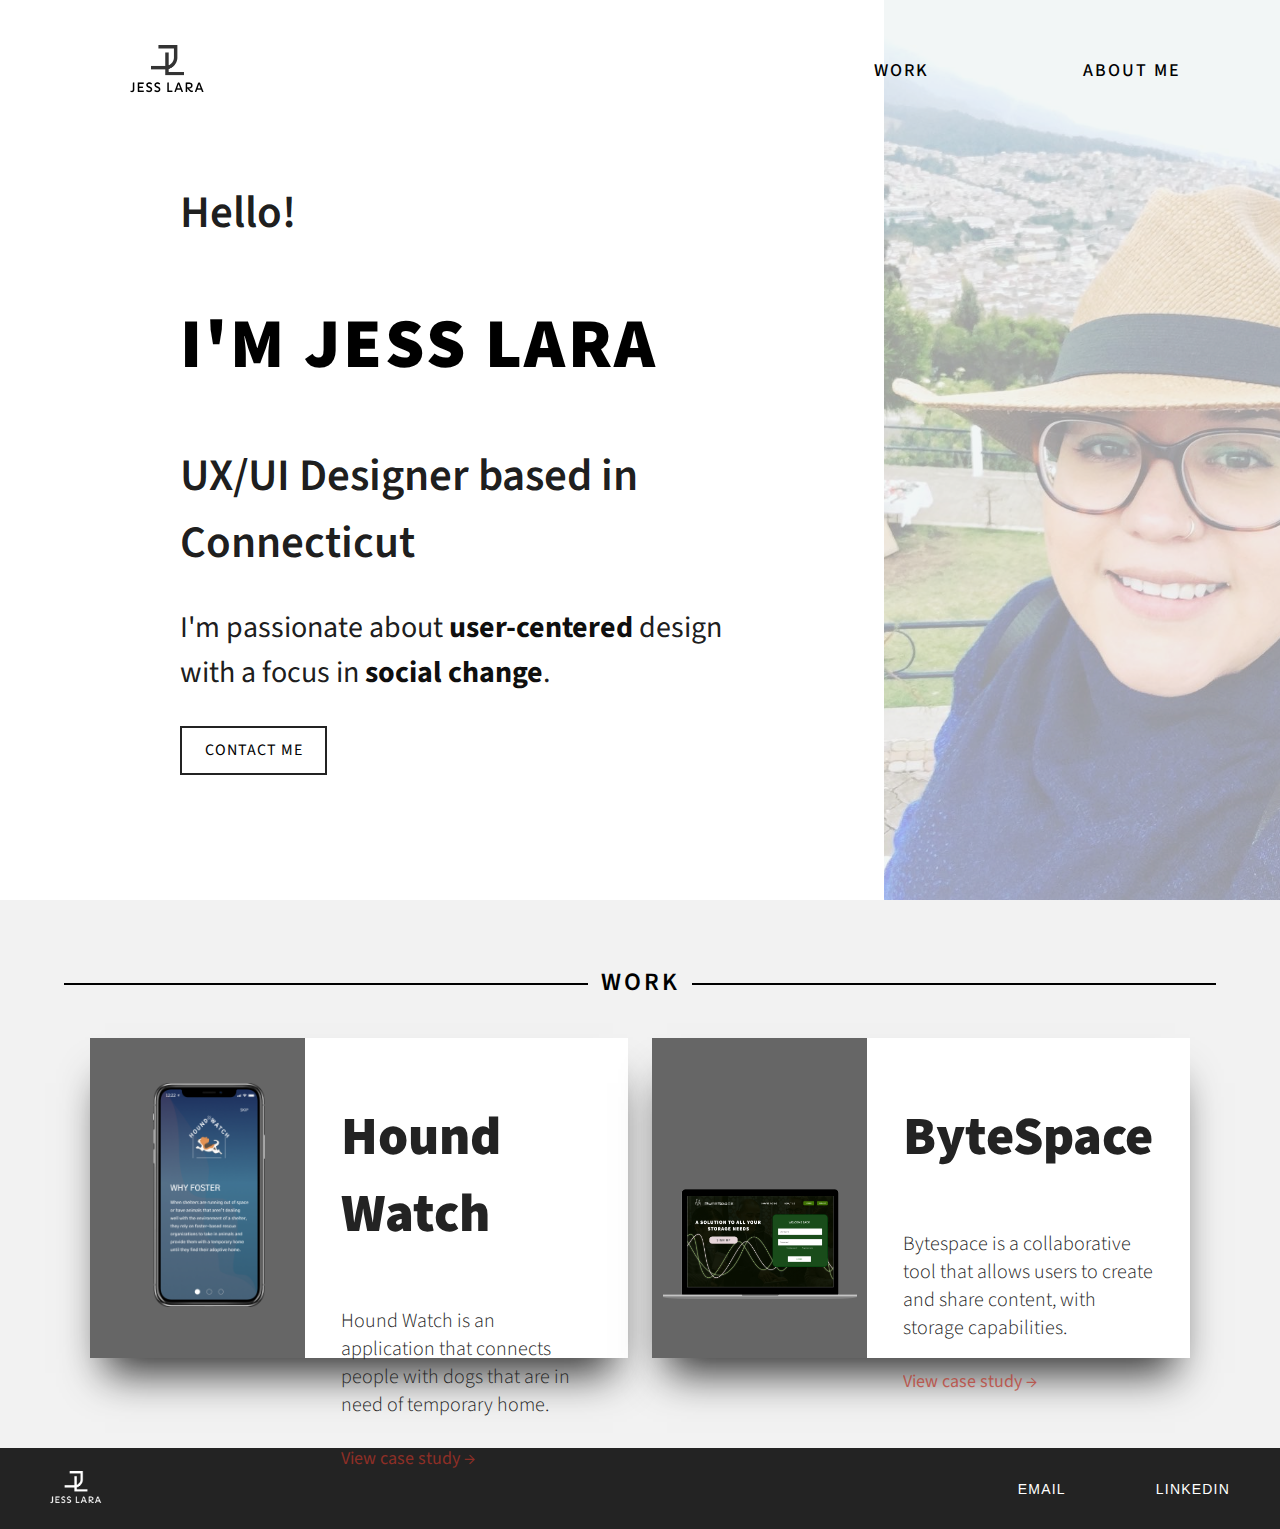
==== commit 5ce7f1ac: "updated vertical functions" ====
--- a/index.html
+++ b/index.html
@@ -50,7 +50,7 @@
     <!--Projects / Works Section----->
     <section class="portfolio_works" id="works">
 <!---Hound Watch------>
-      <div class="card">
+      <div class="card cardhw">
         <div class="card__img" id="houndwatch"><a href="houndwatch.html"><img src="HW Welcome Screen.png" alt="Houndwatch project image"></a></div>
         <div class="card__content">
           <a href="houndwatch.html"><h2 class="card__content-header">Hound Watch</h2></a>
--- a/css/style.css
+++ b/css/style.css
@@ -40,13 +40,14 @@
   background-color: #f2f2f2;
   overflow: hidden;
   width: 100%;
+  position: absolute;
 }
 
 /*_____HERO____*/
 .hero {
-  height: 100vh;
+  height: 100%;
   overflow: hidden;
-  width: 100vw;
+  width: 100%;
   background-color: #fff;
 }
 
@@ -170,10 +171,8 @@
 
 /*_HERO TEXT_*/
 .herocontent {
-  overflow: hidden;
   display: flex;
   flex-direction: row;
-  height: 100vh;
   width: 100vw;
   position: relative;
 }
@@ -261,34 +260,37 @@
   flex-direction: column;
   justify-content: space-between;
   margin: 7vmin 6vmin;
+  height: 100%;
 }
 
 .card {
   width: 88vmin;
-  height: 55vmin;
+  height: 45vh;
   display: flex;
-  box-shadow: 0 3rem 4rem -1.5rem rgba(0, 0, 0, 0.9);
+  box-shadow: 0 3rem 4rem -1.5rem rgba(0, 0, 0, 0.3);
   background-color: #fff;
   justify-content: space-between;
-  margin: 4vmin 0;
+}
+
+.cardhw{
+  margin-bottom: 4vh;
 }
 
 .card__img{
   width: 35%;
-  height: 100%;
   background-color:rgba(0, 0, 0, .60);
 }
 
 .card__img img{
-  height: 80%;
+  height: 70%;
   width: auto;
-  margin: 20% 15%;
+  margin: 30% 10%;
 }
 
 #bytespace img{
   width: 90%;
   height: auto;
-  margin: 50% 5%;
+  margin: 70% 5%;
 }
 
 .card__content {
@@ -302,7 +304,7 @@
   font-size: 5.4rem;
   font-size: 7vmin;
   letter-spacing: 0.01rem;
-  margin: 2vmin 0 3vmin 0;
+  padding-bottom: 2vh;
 }
 
 .card__content-paragraph {
@@ -381,31 +383,42 @@
 
 /*-----------CASE STUDY: Hound Watch-----------------*/
 .casestudyhero {
-  width: 100vw;
+  width: 100%;
   height: 100vh;
+  position: relative;
+  overflow: hidden;
 }
 
 .herotexthoundwatch{
+  height: 100%;
   display: flex;
   flex-direction: column;
   align-content: center;
   justify-content: center;
   text-align: center;
-  padding-top: 20vh;
-}
-
-.herotexthoundwatch  h1 {
+}
+
+.herotexthoundwatch h1{
   font-size: 3.5rem;
-}
+  padding-bottom: 3vmin;
+}
+
+.herotexthoundwatch h2{
+  color: #494949;
+  font-weight: 400;
+  font-size: 1.6rem;
+  padding: 5vmin 10vmin 8vmin 10vmin;
+}
+
 
 .houndwatchimg{
-  padding: 25% 0 15% 0;
   margin: 0 auto;
+  padding-bottom: 5vmin;
 }
 
 .houndwatchimg img{
-  height: 35vh;
-  width: auto;
+  width: 100%;
+  height: auto;
 }
 
 .csbutton {
@@ -538,7 +551,8 @@
 .surveydata h2{
   font: 2rem 'Source Sans Pro', sans-serif;
   font-weight: 600;
-  text-align: center;
+  text-align: left;
+  padding: 3vmin 2vmin;
 }
 
 td {
@@ -555,15 +569,15 @@
   justify-content: center;
 }
 
-.chart h1 {
-  margin-top: 2%;
-  padding-top: 5rem;
+.chart h2 {
+  font-weight: 700;
+  padding-top: 10vmin;
   align-self: center;
   text-align: center;
   width: 100%;
   color: #000;
-  padding-bottom: 1rem;
-  font: 1.4rem 'Source Sans Pro', sans-serif;
+  padding-bottom: 2vmin;
+  font: 1.6rem 'Source Sans Pro', sans-serif;
   text-transform: capitalize;
   line-height: 1.5;
   font-weight: 500;
@@ -622,7 +636,7 @@
   margin: 10% 10%;
   display: flex;
   flex-direction: column;
-  box-shadow: 0 3rem 4rem -1.5rem rgba(0, 0, 0, 0.7);
+  box-shadow: 0 3rem 4rem -1.5rem rgba(0, 0, 0, 0.5);
   background-color: #fff;
   border-bottom-left-radius: 3%;
   border-bottom-right-radius: 3%;
@@ -657,7 +671,7 @@
   font-weight: 900;
   position: absolute;
   left: 1%;
-  top: 70.8%;
+  top: 68%;
   text-align: left;
 }
 
@@ -671,6 +685,14 @@
   padding-bottom: 8%;
   justify-content: space-between;
   width: 70%;
+}
+
+.user2 .biography{
+  width: 100%;
+}
+
+.user3 .biography{
+  width: 80%;
 }
 
 .biography h2{
@@ -937,7 +959,7 @@
 }
 
 .name {
-  font: 1.4rem "Source Sans Pro", ;
+  font: 1.4rem "Source Sans Pro" ;
 }
 
 .details {
@@ -949,7 +971,7 @@
 
 .details li {
   line-height: 2em;
-  font: 1.4rem "Source Sans Pro", ;
+  font: 1.4rem "Source Sans Pro" ;
 }
 
 .hwcolors h3{
@@ -1040,19 +1062,16 @@
 
 /*---------Case Study: ByteSpace---------*/
 
-.bytespacehero{
-  height: 70vh;
-}
-
-.bytespacecompimg img {
+
+ .bytespacecompimg img {
   height: auto;
-  max-width: 75%;
-  padding: 15% 0;
-}
-
+  max-width: 95vw;
+}
+/*
 .herotextbytespace{
   padding-top: 15vh;
-}
+  position: relative;
+} */
 
 .userimgbytespace{
   background: linear-gradient(to bottom, rgba(0,0,0,0.1) 0%,rgba(0,0,0,.85) 100%), url("../images/CaseStudy/ByteSpace/user1.jpg") center no-repeat;
@@ -1243,13 +1262,23 @@
   }
 
   /*-----|_Hound Watch_|-----*/
-  .houndwatchimg{
-    padding: 5% 0 2.5% 0;
-    margin: 0 auto;
+
+  .herotexthoundwatch h1{
+    padding-bottom: 0;
+  }
+
+  .herotexthoundwatch h2{
+    font-size: 2rem;
+    padding: 5vmin 15vmin;
+  }
+
+  .houndwatchimg {
+    padding-top: 2vmin;
+    padding-bottom: 5vmin;
   }
 
   .houndwatchimg img{
-    height: 45vmin;
+    width: 90vmin;
   }
 
   /*_____PERSONAS_____*/
@@ -1290,8 +1319,8 @@
   /*-----Bytespace-----*/
 
   .bytespacecompimg img {
-    max-width: 45%;
-    padding: 10% 0;
+    max-width: 70%;
+    padding-bottom: 5%;
   }
 
 
@@ -1400,22 +1429,21 @@
   /*-----|_Hound Watch_|-----*/
 
   .casestudyhero{
-    height: 80vh;
-  }
-  .herotexthoundwatch {
-      padding-top: 15%;
-  }
+    height: 100vh;
+  }
+
 
   .herotexthoundwatch h1 {
     font-size: 4rem;
-}
-  .houndwatchimg{
-  padding: 2.5% 0 2.5% 0;
+  }
+
+  .herotexthoundwatch h2{
+    font-size: 2.2rem;
+    padding: 3vmin 12vmin;
   }
 
   .houndwatchimg img {
-    width: 40vmin;
-    height: auto;
+
   }
 
   .content p{
@@ -1543,9 +1571,11 @@
 
   /*-------BYTESPACE------*/
 
-  .bytespacehero{
-    height: 45vh;
-  }
+  .bytespacecomp img{
+    padding: 5% 0 0% 0;
+  }
+
+
 
 
   /*-------ABOUT ME------*/
@@ -1651,7 +1681,7 @@
   }
 
   .nav li a {
-    color: #FFF;
+    color: #000;
     text-emphasis-color: #000;
     text-align: left;
     font-size: 1.8rem;
@@ -1665,7 +1695,7 @@
   }
 
   .nav li a:hover{
-  	color:#fff;
+  	color:#000;
   }
 
   li > a:before {
@@ -1675,7 +1705,7 @@
   height: 2px;
   bottom: 0;
   left: 0;
-  background-color: #FFF;
+  background-color: #000;
   visibility: hidden;
   -webkit-transform: scaleX(0);
   transform: scaleX(0);
@@ -1719,8 +1749,8 @@
 
 .heroimg{
   width: 50%;
-  background: #000;
-  opacity: 1;
+  background: #EDEDED;
+  opacity: .8;
 }
 
 .heroimg img{
@@ -1831,20 +1861,23 @@
     height: 100vh;
   }
 
-  .herotexthoundwatch {
-    padding: 17vmax 0;
-  }
 
   .herotexthoundwatch  h1{
     font-size: 4.5rem;
   }
 
+  .herotexthoundwatch  h2{
+    font-size: 2.2rem;
+    padding: 5vmin 20vmin 0vmin 20vmin;
+  }
+
   .houndwatchimg{
     padding-bottom: 0;
   }
 
   .houndwatchimg img{
-    width: 60vmin;
+    height: 40vw;
+    width: auto;
   }
 
   .role-description {
@@ -2079,6 +2112,11 @@
 }
 
 /* sketches */
+ .sketches p{
+   margin: 0 15%;
+   padding: 0 0 3vmin 0;
+ }
+
 
 .houndwatchsketches{
   background: url("../images/CaseStudy/HoundWatch/hwsketchbckg.png") center no-repeat;
@@ -2134,16 +2172,11 @@
   width: 35%;
 }
 
-.high-fidelity_content p{
-  text-align: right;
-}
 
 .highfid_img{
   width: 40%;
   left: 15%;
   transform: translatex(-60%);
-
-
 }
 
 .highfid_img img{
@@ -2262,13 +2295,12 @@
 
 /*-------BYTESPACE--------*/
 
-  .bytespacehero{
-    height: 75vh;
-  }
-
-  .bytespacecompimg img{
-    padding: 5% 0;
-  }
+.bytespacecompimg img {
+  width: 40rem;
+}
+
+
+
 
   /* problem/solution */
 
@@ -2395,7 +2427,7 @@
 
 /* HERO */
   .herotext{
-    padding: 25vmin 15vmin 20vmin 20vmin;
+    padding: 20vmin 15vmin 20vmin 20vmin;
   }
 
   .herotext h1{
@@ -2470,17 +2502,18 @@
 
   /*------HoundWatch------*/
 
-  .herotexthoundwatch{
-    padding-top: 12%;
-  }
+  /* .herotexthoundwatch{
+    padding-top: 20vmin;
+  } */
 
 
   .herotexthoundwatch h1{
     font-size: 5rem;
   }
 
-  .houndwatchimg{
-    padding-bottom: 0;
+  .houndwatchimg img{
+    height: 45vh;
+    width: auto;
   }
 
   /* role description */
@@ -2515,6 +2548,10 @@
 
   /* research */
 
+  .surveydata h2{
+    font-size: 2.5rem;
+  }
+
   .surveydata table{
     width: 55vw;
   }
@@ -2527,9 +2564,9 @@
     font-size: 2.5rem;
   }
 
-  .chart h1{
+  .chart h2{
     margin-top: 4%;
-    font-size: 1.8rem;
+    font-size: 2.5rem;
     line-height: 2;
     font-weight: 600;
   }
@@ -2544,8 +2581,36 @@
     margin: 0 2%;
   }
 
+
   .user .biography{
-    padding: 5% 5% 10% 5%;
+    padding: 5% 0 7% 0;
+  }
+
+  .biography h2,
+  .biography span{
+    font-size: 1.6rem;
+  }
+
+  .usercontent h3,
+  .goals h3{
+    font-size: 2rem;
+  }
+
+  .usercontent h3:after{
+    width: 80%;
+  }
+
+  .usercontent p{
+    font-size: 1.8rem;
+  }
+
+  .goals h3:after{
+    width: 70%;
+  }
+
+  .goalslist li{
+    color: #232323;
+    font-size: 1.8rem;
   }
 
   .usercontent,
@@ -2554,7 +2619,7 @@
   }
 
   .user1 .biography{
-    width: 80%;
+    width: 100%;
   }
 
   .user2 .biography{
@@ -2562,7 +2627,7 @@
   }
 
   .user3 .biography{
-    width: 80%;
+    width: 100%;
   }
 
 
@@ -2599,8 +2664,10 @@
   }
 
 /*------BYTESPACE------*/
-  .bytespacehero{
-    height: 100vh;
+
+  .bytespacecompimg img {
+    width: 65rem;
+    padding: 3% 0 0% 0;
   }
 
 
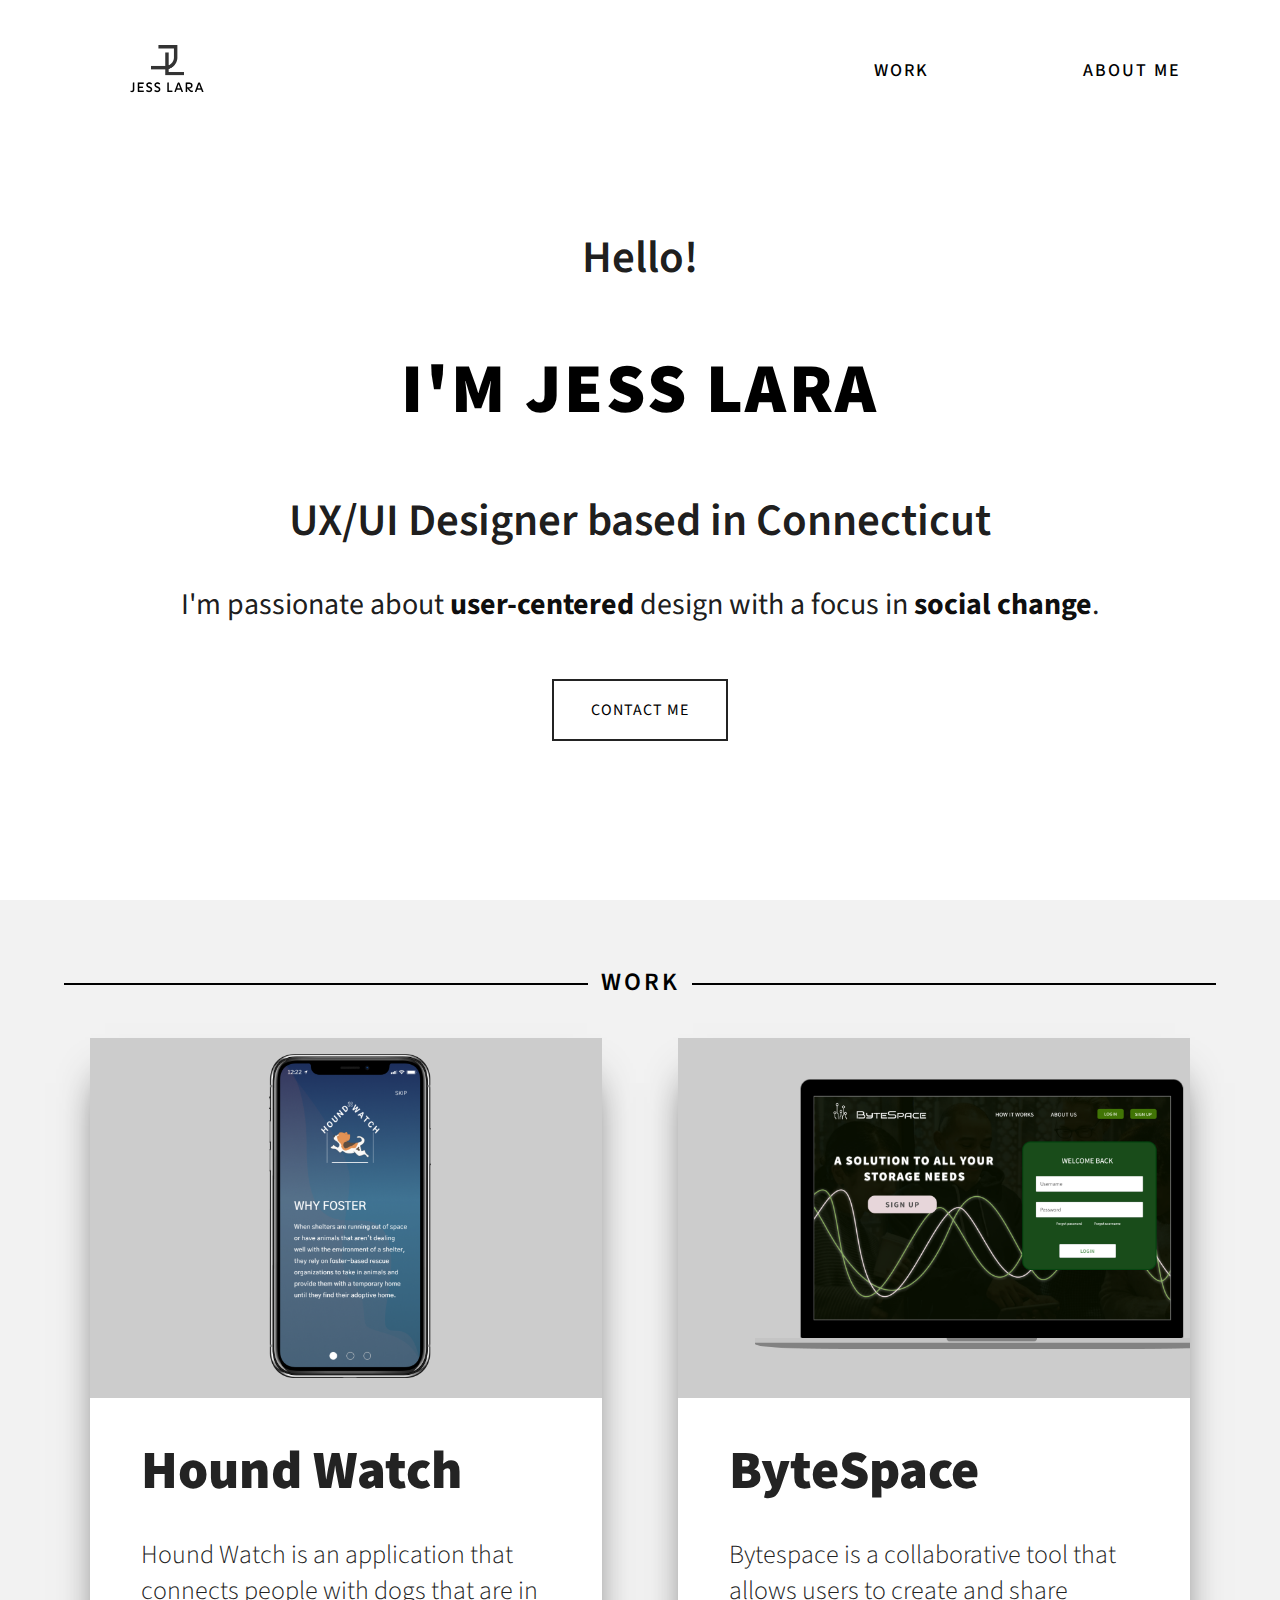
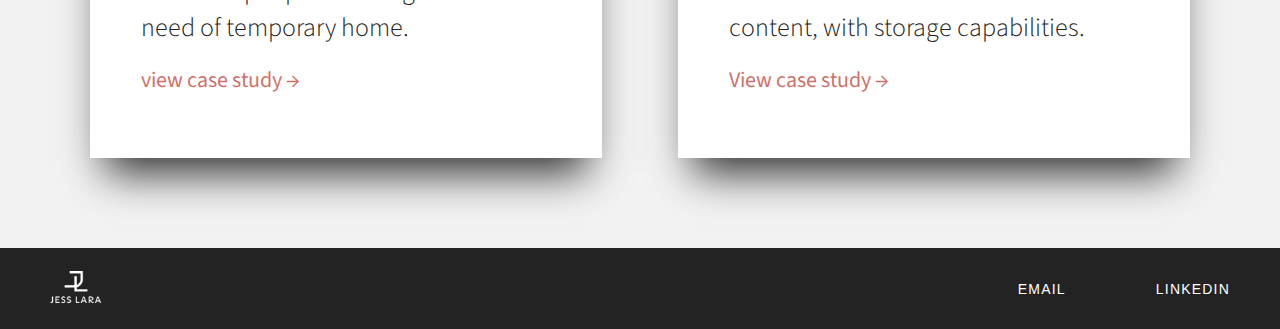
==== commit eb6788fd: "updated" ====
--- a/index.html
+++ b/index.html
@@ -36,9 +36,9 @@
             <p>I'm passionate about <strong> user-centered</strong> design with a focus in <strong>social change</strong>.</p>
             <a href="mailto:lara.jessenia@gmail.com? Subject=Hello%20Jess" alt="contact me" class="cmbutton">Contact Me</a>
           </div>
-          <div class="heroimg">
+          <!-- <div class="heroimg">
             <img src="../images/IMG_3473.JPG">
-          </div>
+          </div> -->
 
         </div>
       </section>
@@ -54,7 +54,7 @@
         <div class="card__img" id="houndwatch"><a href="houndwatch.html"><img src="HW Welcome Screen.png" alt="Houndwatch project image"></a></div>
         <div class="card__content">
           <a href="houndwatch.html"><h2 class="card__content-header">Hound Watch</h2></a>
-          <p class="card__content-paragraph">Hound Watch is an application that connects people with dogs that are in need of temporary home.</p><a href="houndwatch.html" class="card__content-link">View case study  </a>
+          <p class="card__content-paragraph">Hound Watch is an application that connects people with dogs that are in need of temporary home.</p><a href="houndwatch.html" class="card__content-link">view case study  </a>
         </div>
       </div>
 <!---ByteSpace------>
--- a/css/style.css
+++ b/css/style.css
@@ -178,7 +178,9 @@
 }
 
 .herotext{
-  padding: 35vmin 5vmin;
+  text-align: center;
+  justify-content: center;
+  padding: 35vmin 10%;
 }
 
 .herotext h1{
@@ -226,7 +228,7 @@
 .cmbutton {
   background-color: #fff;
   border: .2rem solid #232323;
-  padding: 4.5% 8%;
+  padding: 3.5% 7%;
   color: #fff;
   font: 1.6rem 'Source Sans Pro', sans-serif;
   letter-spacing: .1rem;
@@ -264,12 +266,13 @@
 }
 
 .card {
-  width: 88vmin;
-  height: 45vh;
+  width: 90vw;
+  height: 50vh;
   display: flex;
+  flex-direction: column;
   box-shadow: 0 3rem 4rem -1.5rem rgba(0, 0, 0, 0.3);
   background-color: #fff;
-  justify-content: space-between;
+  overflow: hidden;
 }
 
 .cardhw{
@@ -277,26 +280,31 @@
 }
 
 .card__img{
-  width: 35%;
-  background-color:rgba(0, 0, 0, .60);
+  width: 100%;
+  height: 50%;
+  background-color:rgba(0, 0, 0, .20);
+  overflow: hidden;
 }
 
 .card__img img{
-  height: 70%;
+  position: relative;
+  height: 90%;
   width: auto;
-  margin: 30% 10%;
+  margin: 3% 40%;
 }
 
 #bytespace img{
-  width: 90%;
-  height: auto;
-  margin: 70% 5%;
+  position: relative;
+  height: 75%;
+  width: auto;
+  margin: 10% 12%;
 }
 
 .card__content {
-  padding: 8% 0%;
+  padding: 5vmin 10vmin;
   box-sizing: border-box;
-  width: 60%;
+  width: 100%;
+  height: 40%;
 }
 
 .card__content-header {
@@ -310,9 +318,9 @@
 .card__content-paragraph {
   font-size: 1.4rem;
   line-height: 1.2;
+  font-size: 4vmin;
   font-weight: 300;
-  margin-bottom: 3vmin;
-  padding: 0 3vmin 0 0;
+  padding: 0 0 5vmin 0;
 }
 
 .card__content-link {
@@ -1231,7 +1239,7 @@
   /*-----Index-----*/
 
   .herotext{
-    padding: 30vmin 10vmin;
+    padding: 30vmin 0;
   }
 
   .herotext h1{
@@ -1248,17 +1256,28 @@
     padding-bottom: 10vmin;
   }
 
-  /* project section */
+  /* project section*/
+
+  .card__content{
+    padding-bottom: 0;
+  }
 
   .card__content-paragraph{
     font-size: 1.8rem;
     line-height: 1.4;
-    padding-right: 8vmin;
-    margin-bottom: 4vmin;
+    padding-bottom: 2vmin;
   }
 
   .card__content-link{
     font-size: 3vmin;
+  }
+
+  .card__img img{
+    margin: 2% 40%;
+  }
+
+  #bytespace img{
+    margin: 5% 25%;
   }
 
   /*-----|_Hound Watch_|-----*/
@@ -1730,7 +1749,7 @@
 /* Project Section */
 
 .herotext{
-  padding: 25vmin 10vmin 20vmin 15vmin;
+  padding: 25vmin 15vmin;
 }
 
 .herotext h1{
@@ -1744,7 +1763,7 @@
 
 .herotext p{
   font-size: 2.5rem;
-  padding: 2vmin 0 6vmin 0;
+  padding: 2vmin 0 10vmin 0;
 }
 
 .heroimg{
@@ -1797,40 +1816,36 @@
 
   .portfolio_works {
     display: flex;
-    flex-direction: row;
     justify-content: space-between;
-    margin: 0 8vmin;
+    margin: 0 10%;
+    margin-bottom: 5%;
   }
 
   .card{
-    width: 58vmin;
-    height: 40vmin;
+    flex-direction: column;
+    width: 80vw;
+    height: 80vh;
     box-shadow: 0 3rem 4rem -1.5rem rgba(0, 0, 0, 0.8);
   }
 
-  .card__img{
-    width: 40%;
-    height: 100%;
-  }
 
   .card__content {
-    width: 60%;
-    padding-left: 4vmin;
+    padding: 5%  1% 0 10%;
   }
 
   .card__content-header {
-    font-size: 4.5vmin;
-    margin: 1vmin 0 2vmin 0;
+    font-size: 6vmin;
+    margin: 1vmin 0 1vmin 0;
   }
 
   .card__content-paragraph {
-    font-size: 1.8rem;
+    font-size: 2.6rem;
     padding-right: 4vmin;
-    margin-bottom: 2vmin;
   }
 
   .card__content-link {
-    font-size: 1.6rem;
+    font-size: 2.2rem;
+    margin-bottom: 5vmin;
   }
 
   /* footer */
@@ -2427,7 +2442,7 @@
 
 /* HERO */
   .herotext{
-    padding: 20vmin 15vmin 20vmin 20vmin;
+    margin: 0 auto;
   }
 
   .herotext h1{
@@ -2442,7 +2457,7 @@
   .herotext p,
   .herotext strong{
     font-size: 3rem;
-    padding: 3vmin 0 5vmin 0;
+    padding: 3vmin 0 8vmin 0;
   }
 
 
@@ -2451,17 +2466,26 @@
 
   .portfolio_works {
     margin: 0 10vmin;
+    display: flex;
+    flex-direction: row;
   }
 
 
 
   .card{
-    width: 42vmax;
-    height: 25vmax;
+    width: 40vw;
     margin-bottom: 10vmin;
   }
 
-
+  .card__img img{
+    margin: 3% 35%;
+  }
+
+  #bytespace img{
+    margin: 8% 15%;
+  }
+
+/*
 
   .card__img img{
     margin: 5vmin 7vmin;
@@ -2480,7 +2504,7 @@
 
   .card__content-link {
     font-size: 1.8rem;
-  }
+  } */
 
   /*------Footer------*/
 
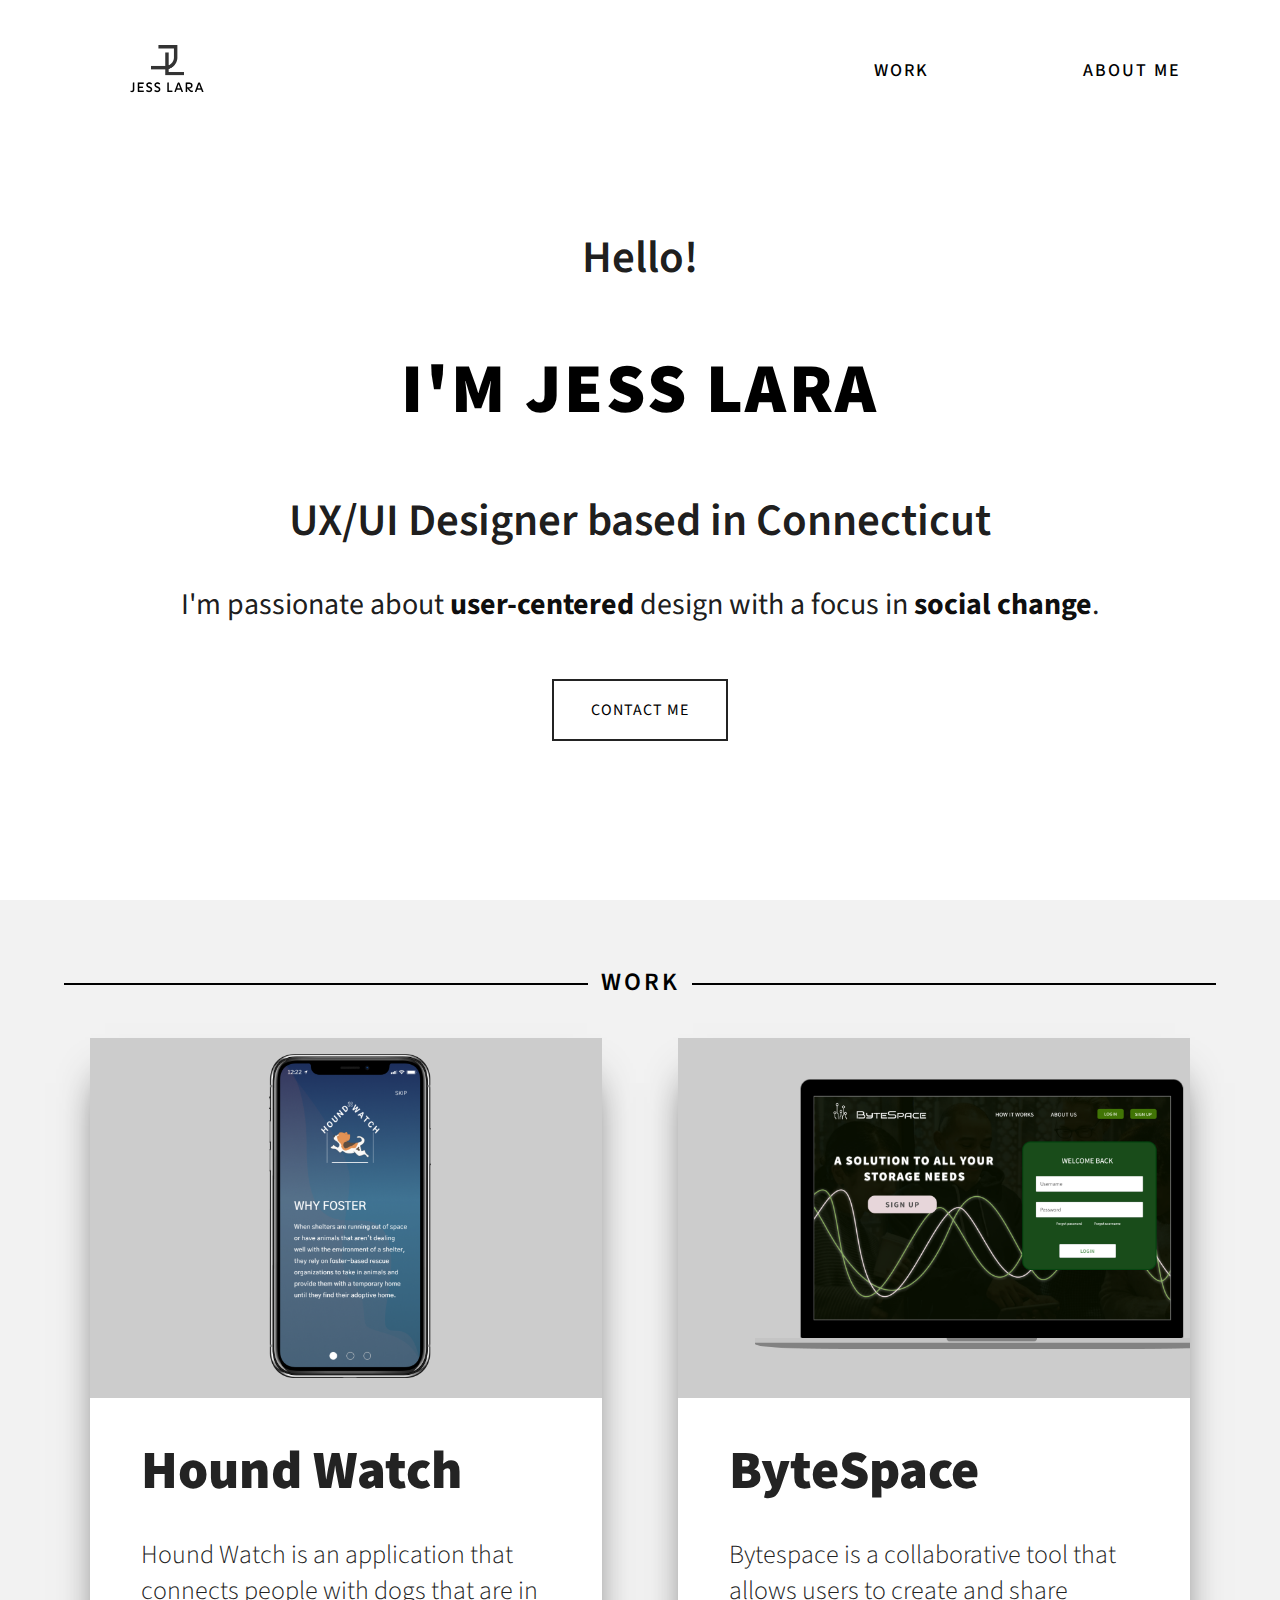
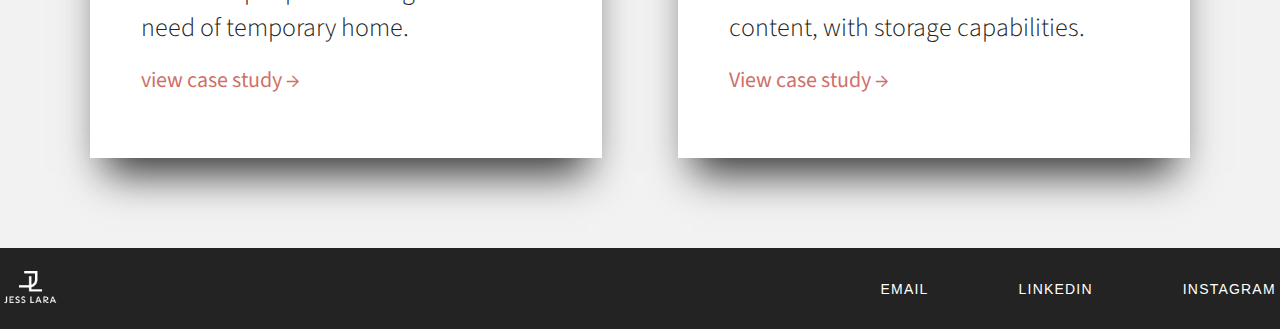
==== commit 9574ad07: "updated code" ====
--- a/index.html
+++ b/index.html
@@ -79,7 +79,9 @@
         <ul>
           <li><a href="mailto:lara.jessenia@gmail.com? Subject=Hello%20Jess">
               Email</a></li>
-          <li><a href="https://www.linkedin.com/in/jessenialara/">Linkedin</a></li>
+          <li><a href="https://www.linkedin.com/in/jessenialara/" target="_blank">Linkedin</a></li>
+          <li><a href="https://www.instagram.com/jesslaradesign/" target="_blank">
+              Instagram</a></li>
         </ul>
       </div>
 
--- a/css/style.css
+++ b/css/style.css
@@ -1879,15 +1879,16 @@
 
   .herotexthoundwatch  h1{
     font-size: 4.5rem;
+    padding-top: 10rem;
   }
 
   .herotexthoundwatch  h2{
     font-size: 2.2rem;
-    padding: 5vmin 20vmin 0vmin 20vmin;
+    padding: 5vmin 20vmin 1vmin 20vmin;
   }
 
   .houndwatchimg{
-    padding-bottom: 0;
+    padding-bottom: 3rem;
   }
 
   .houndwatchimg img{
